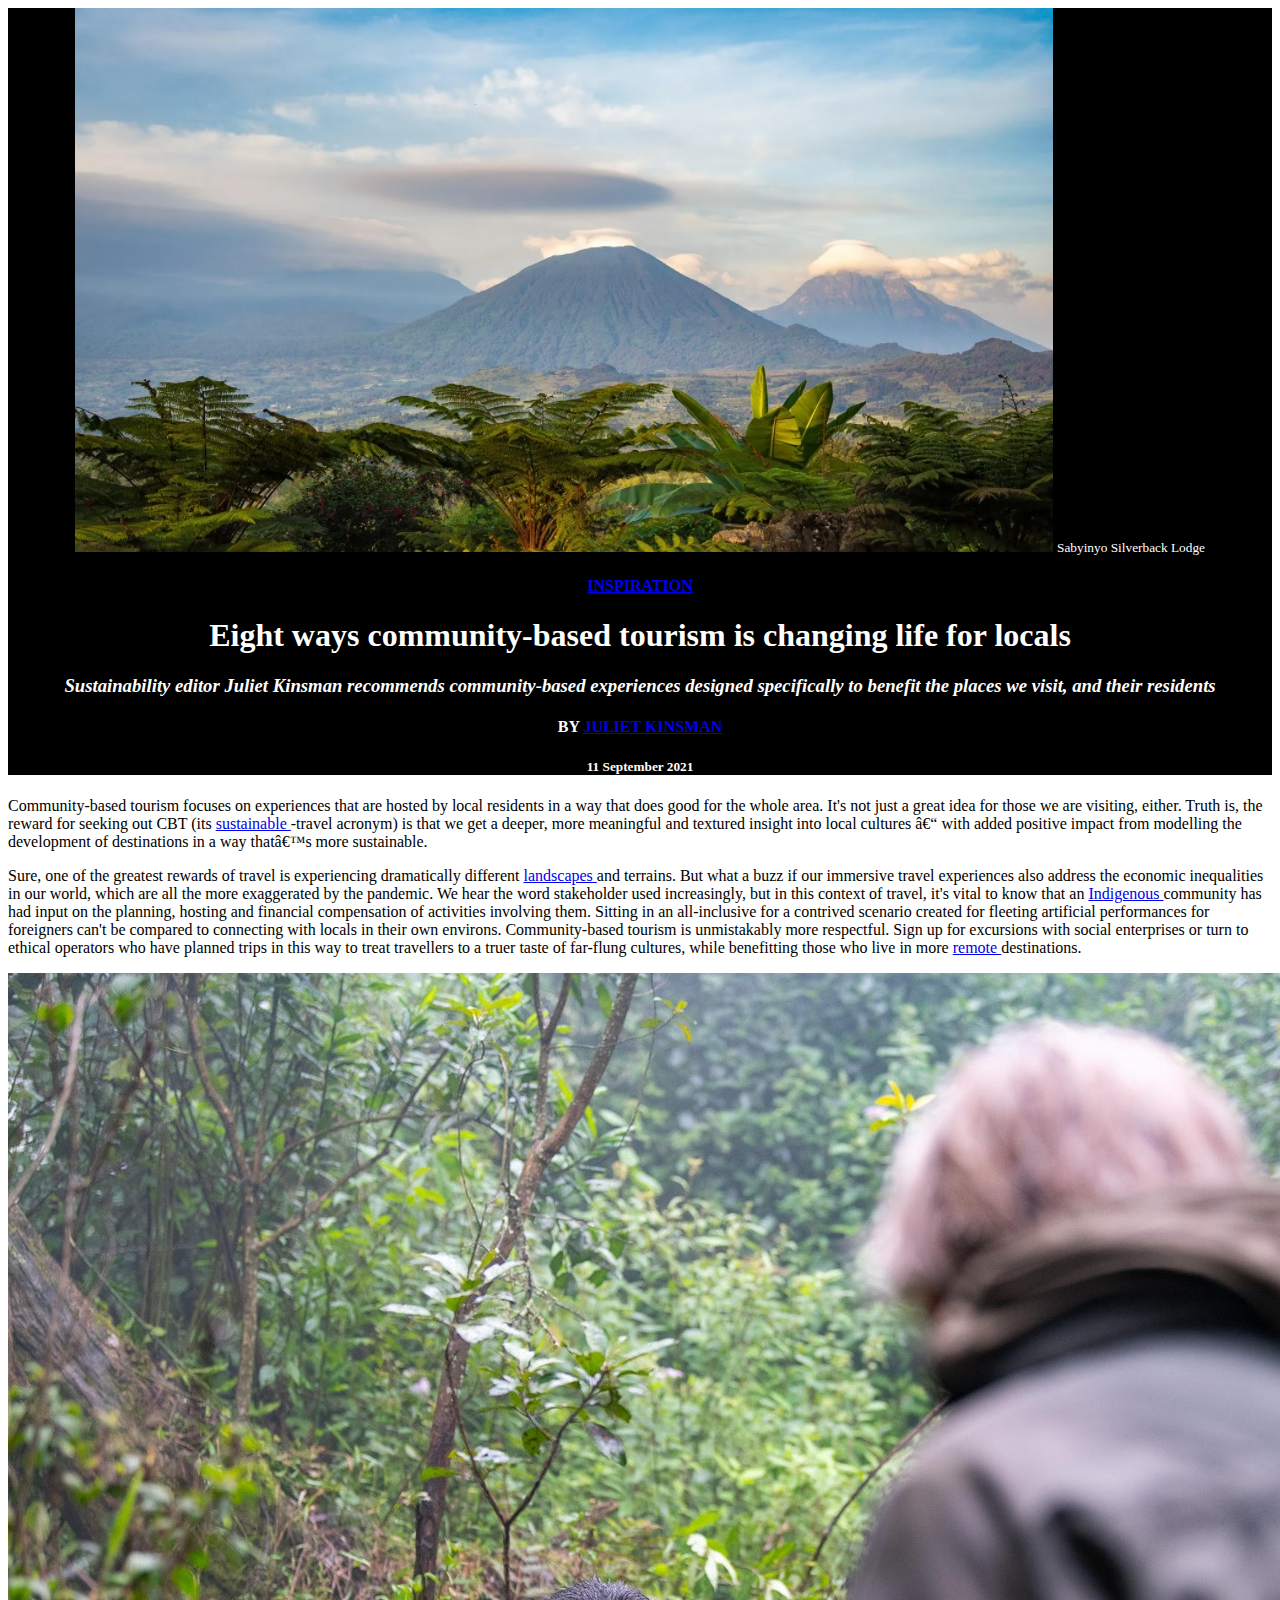
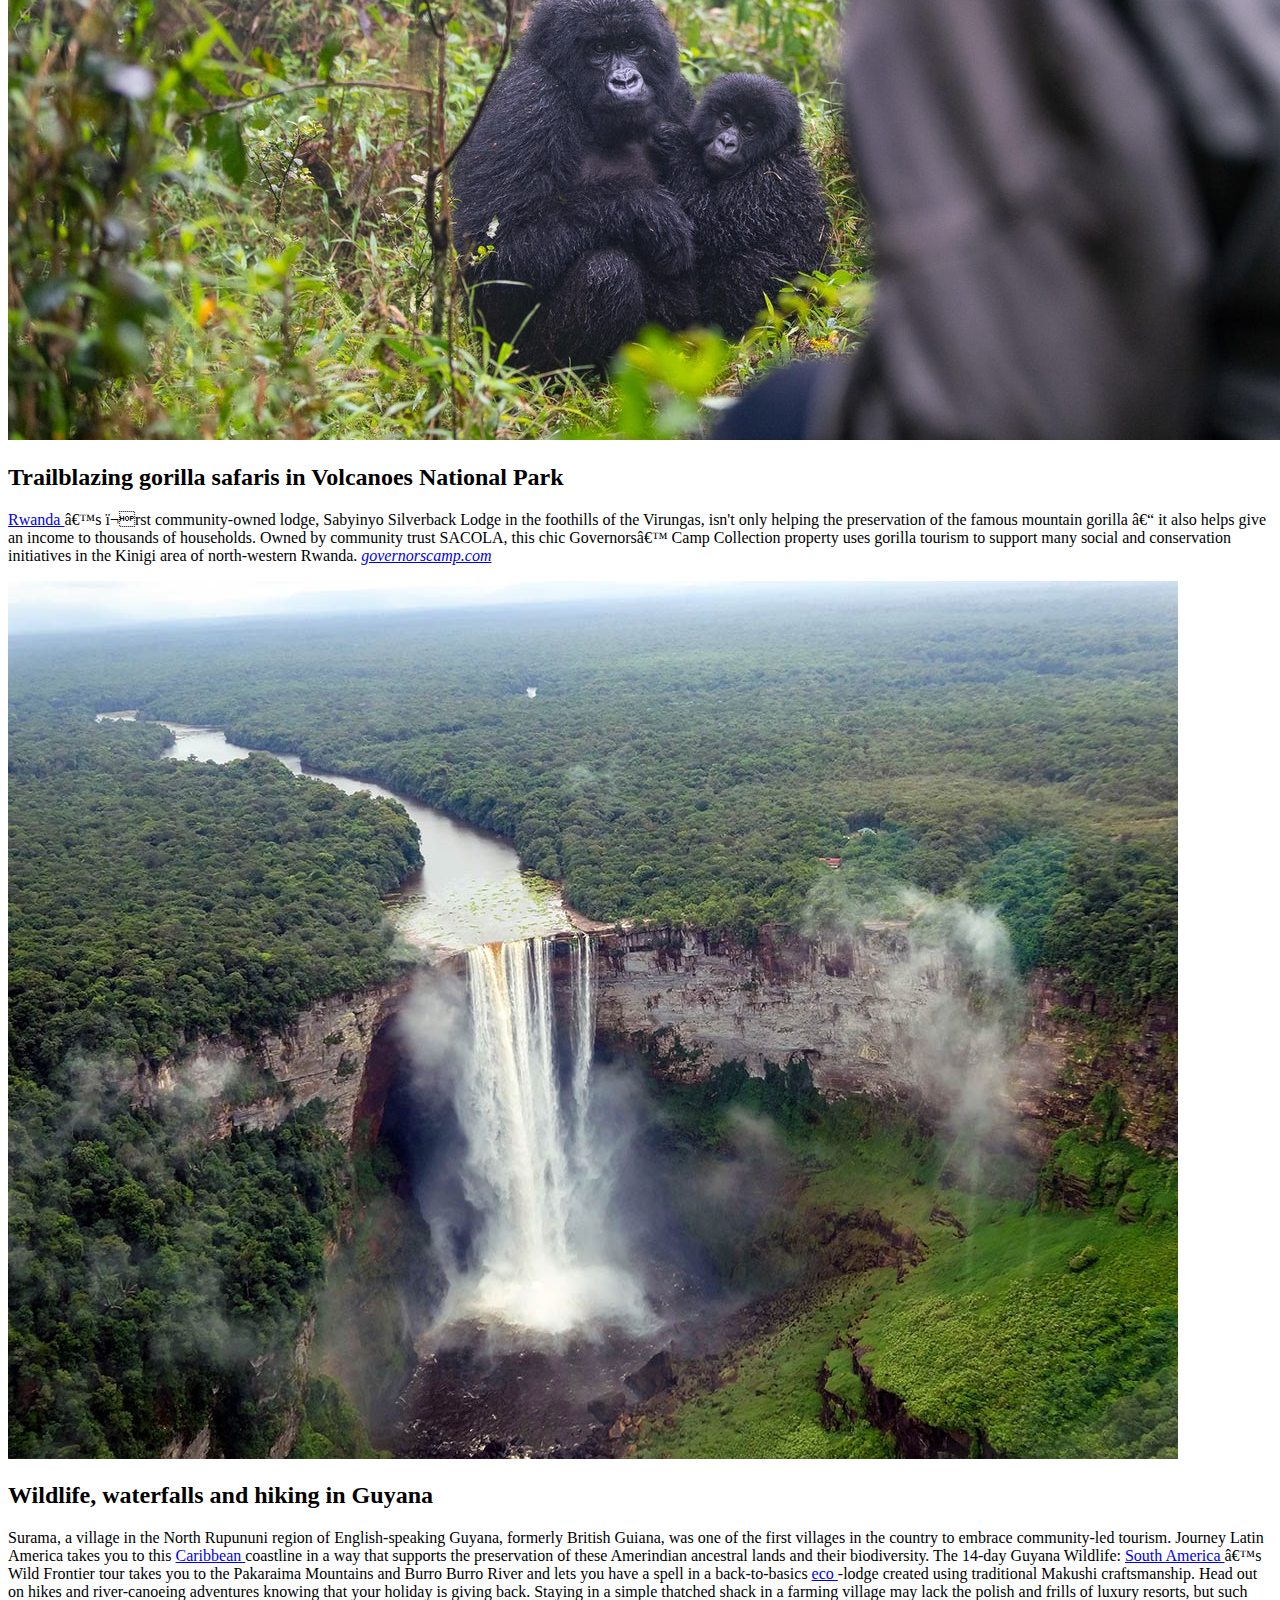
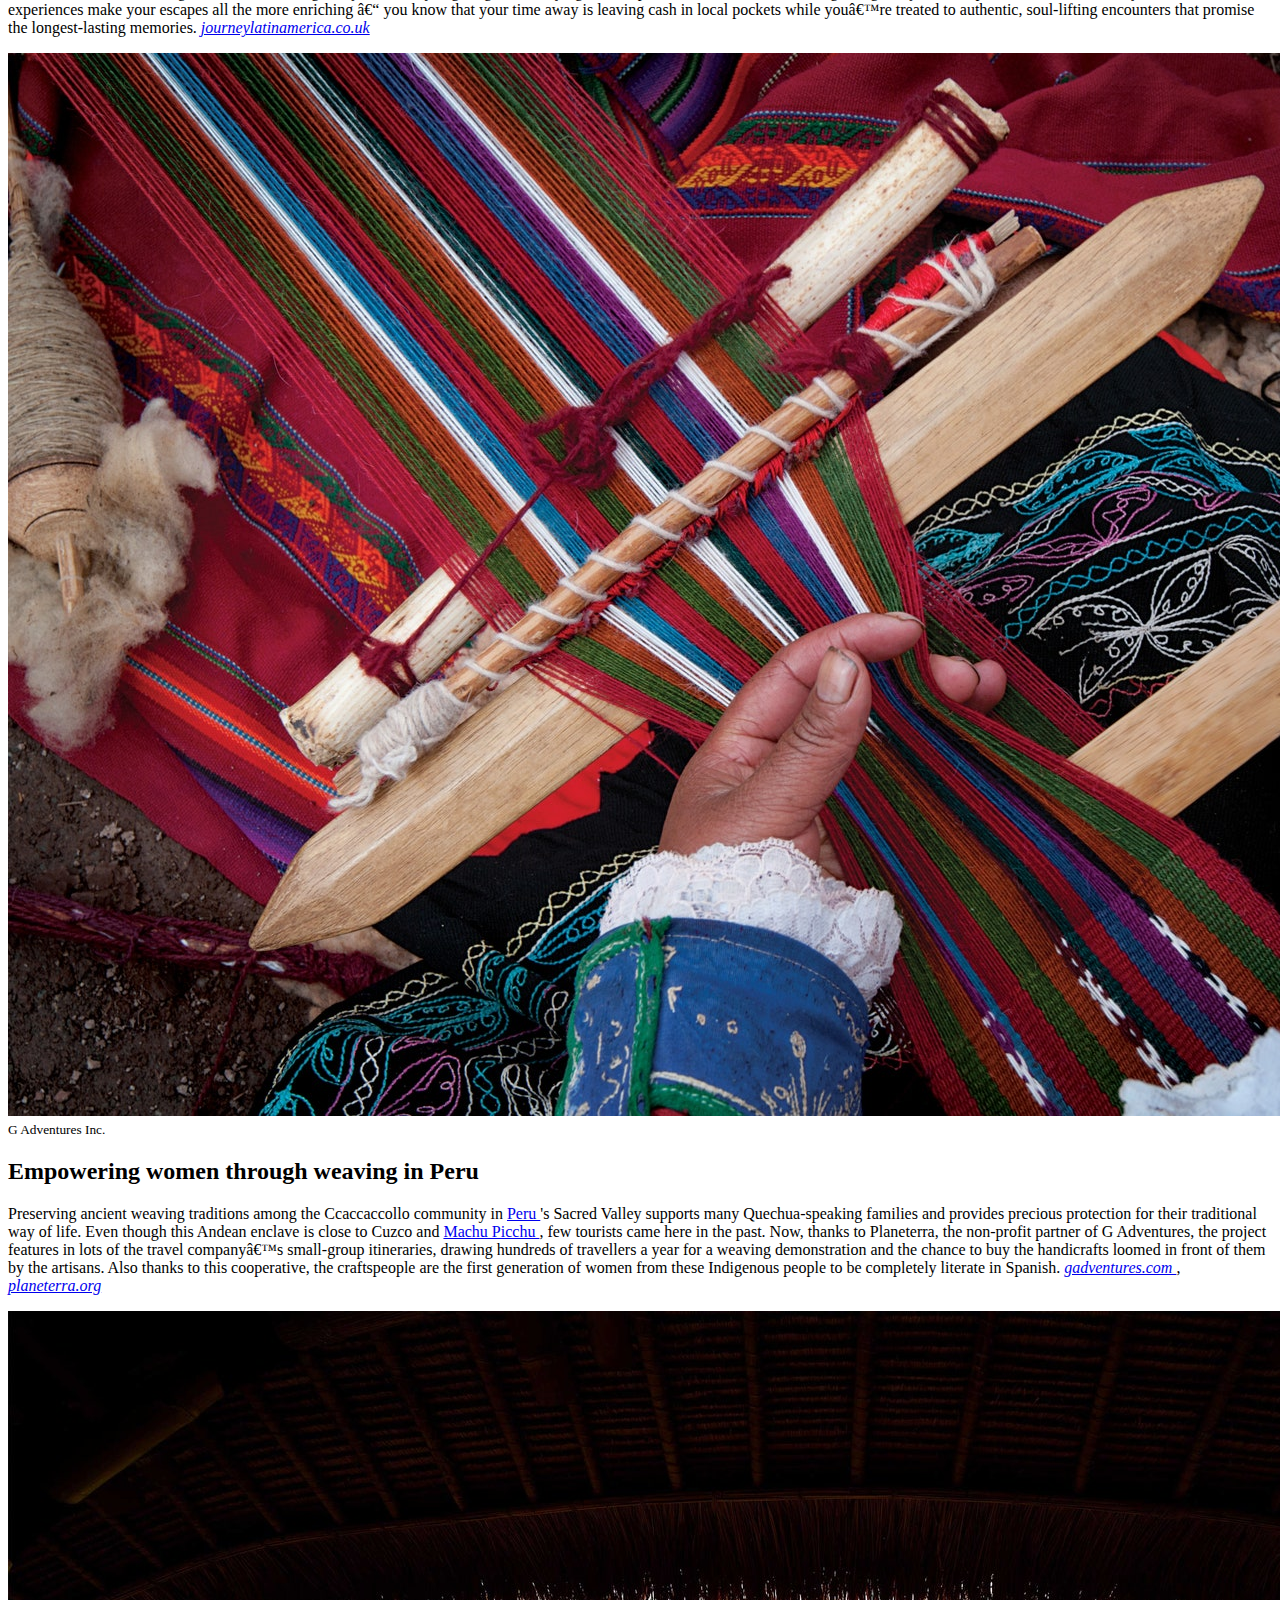
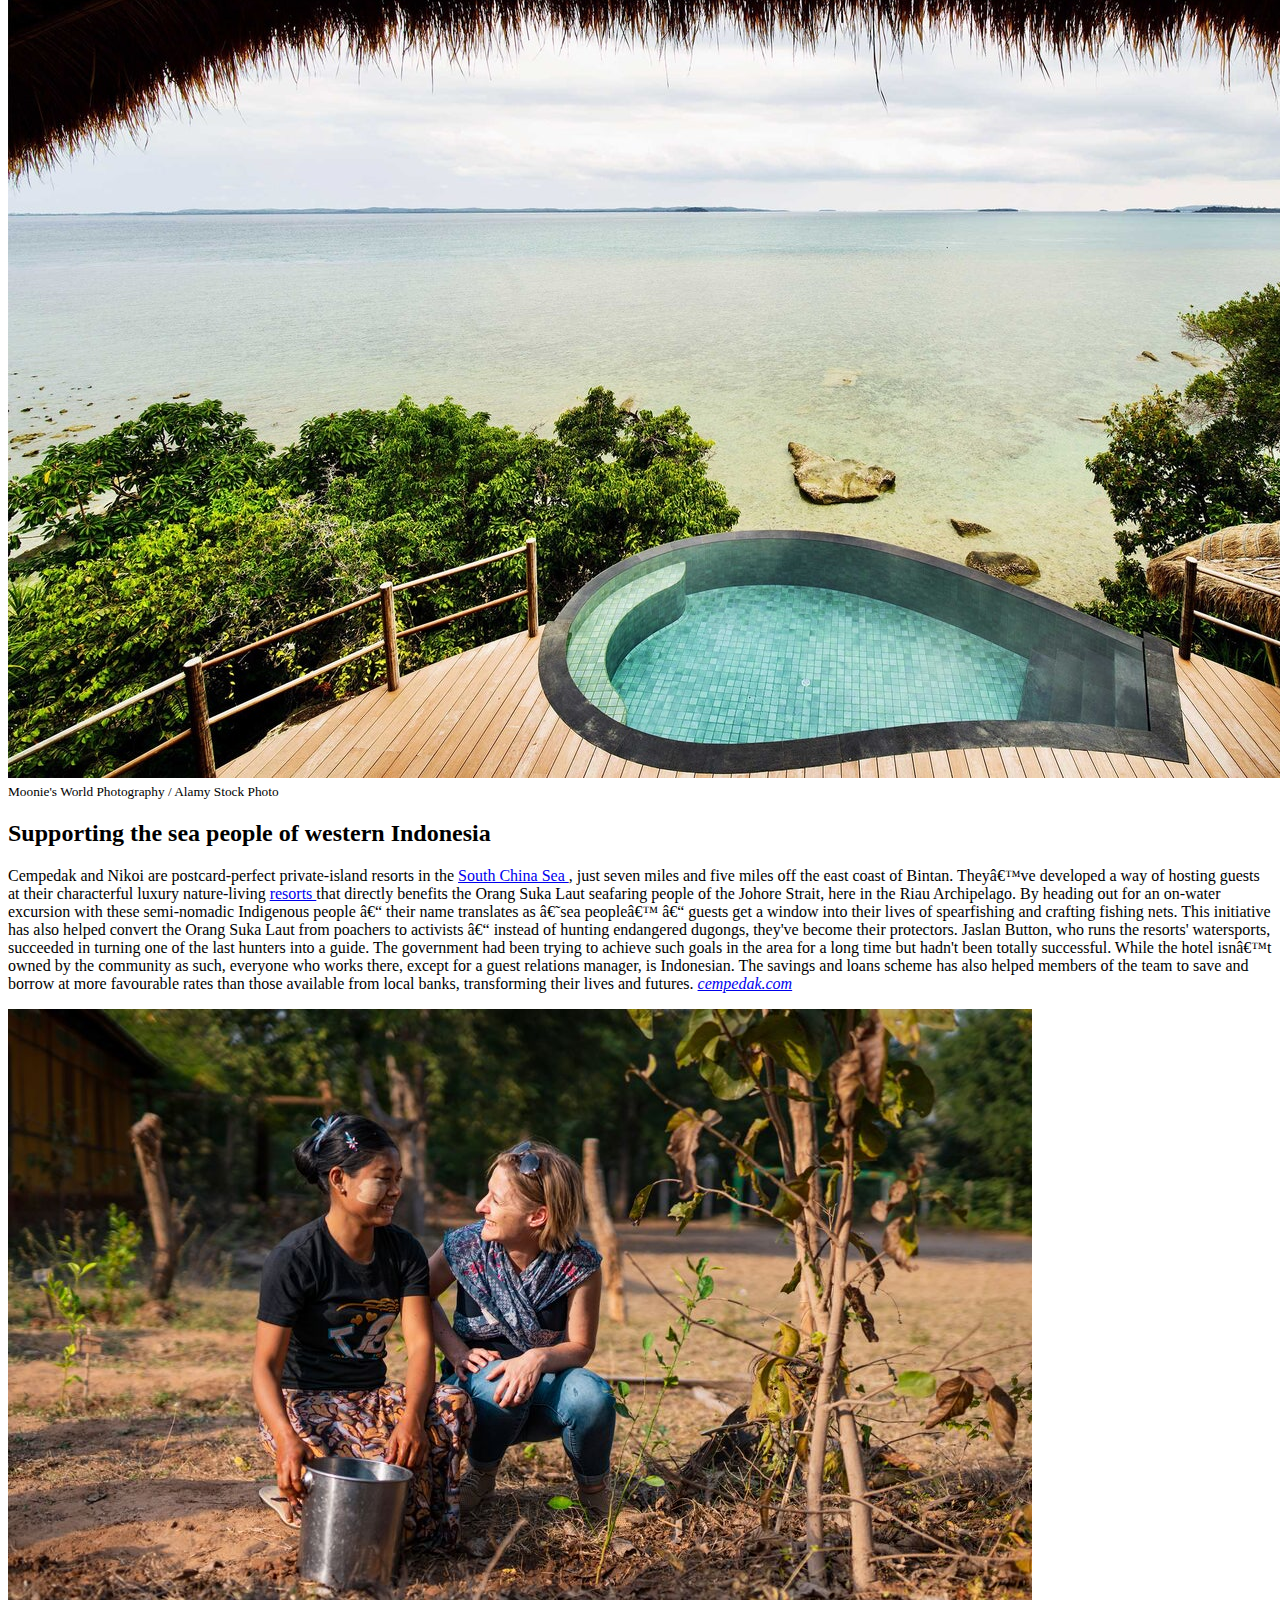
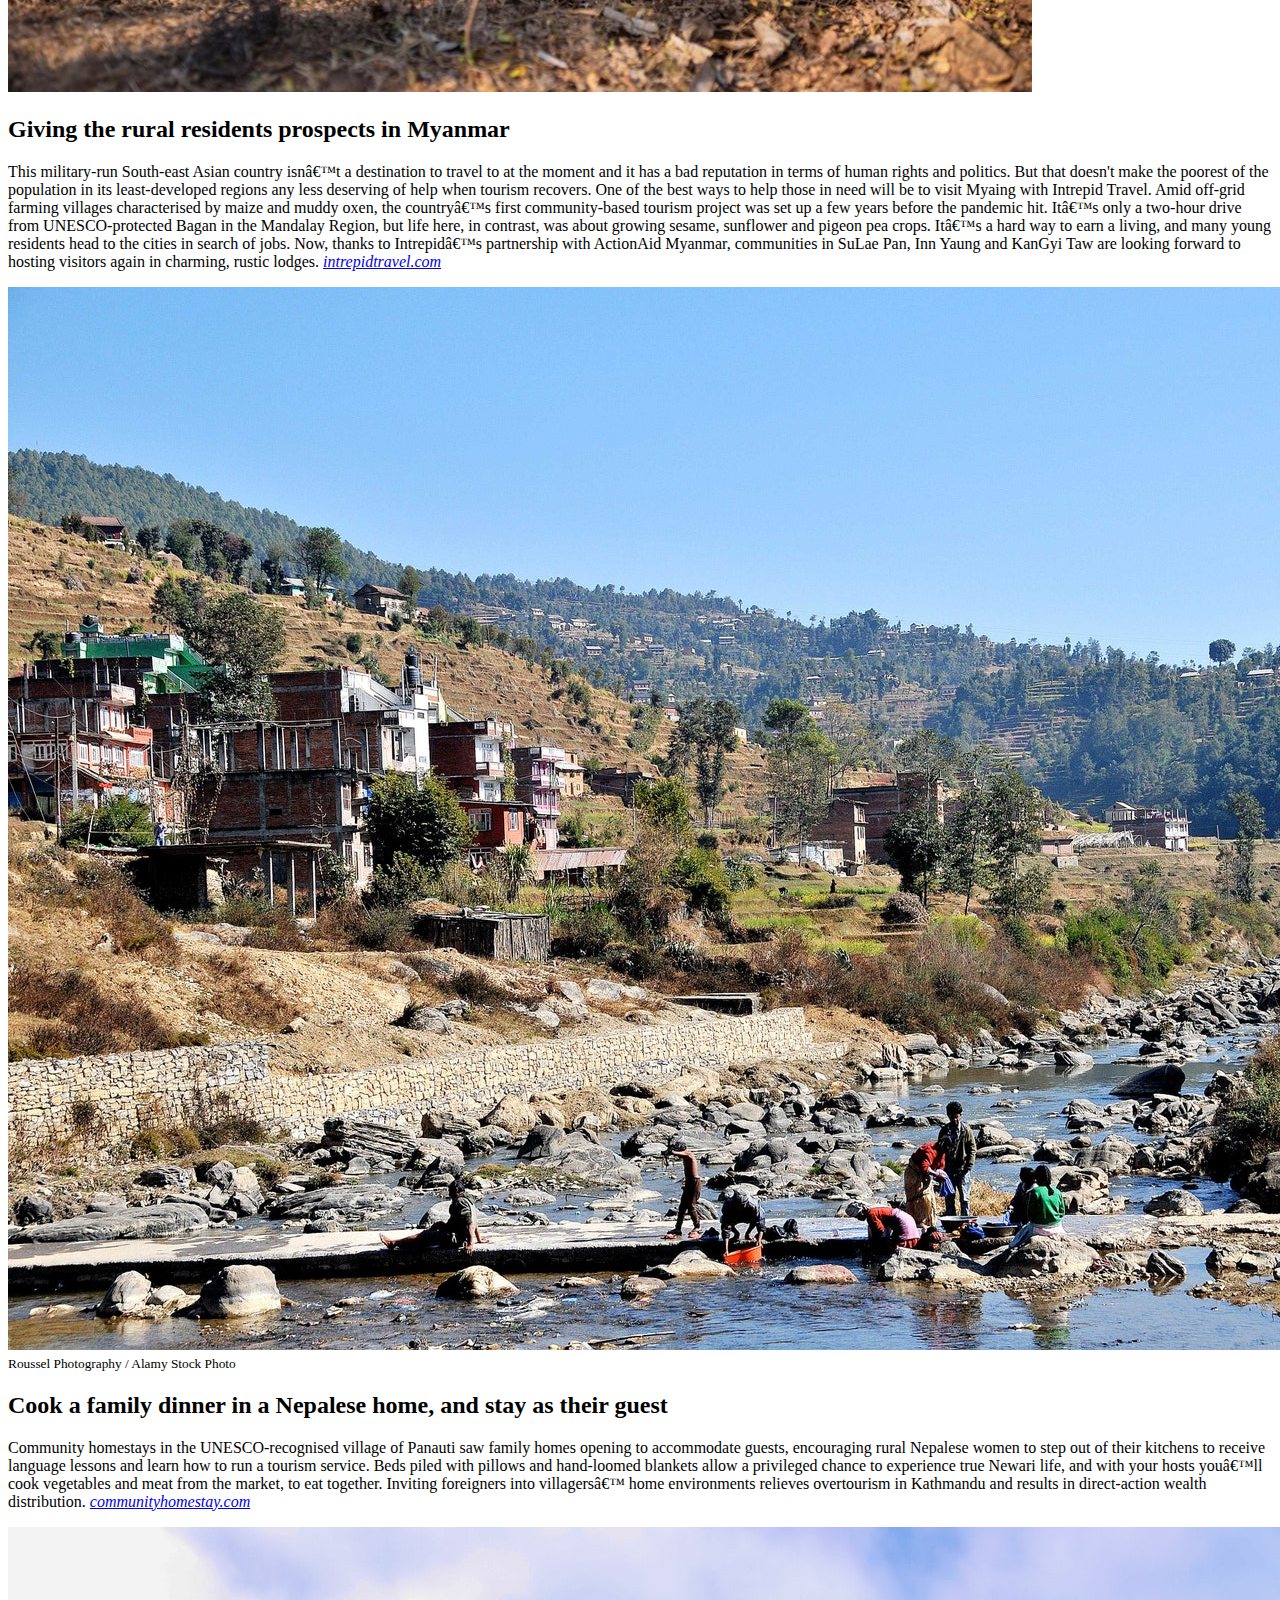
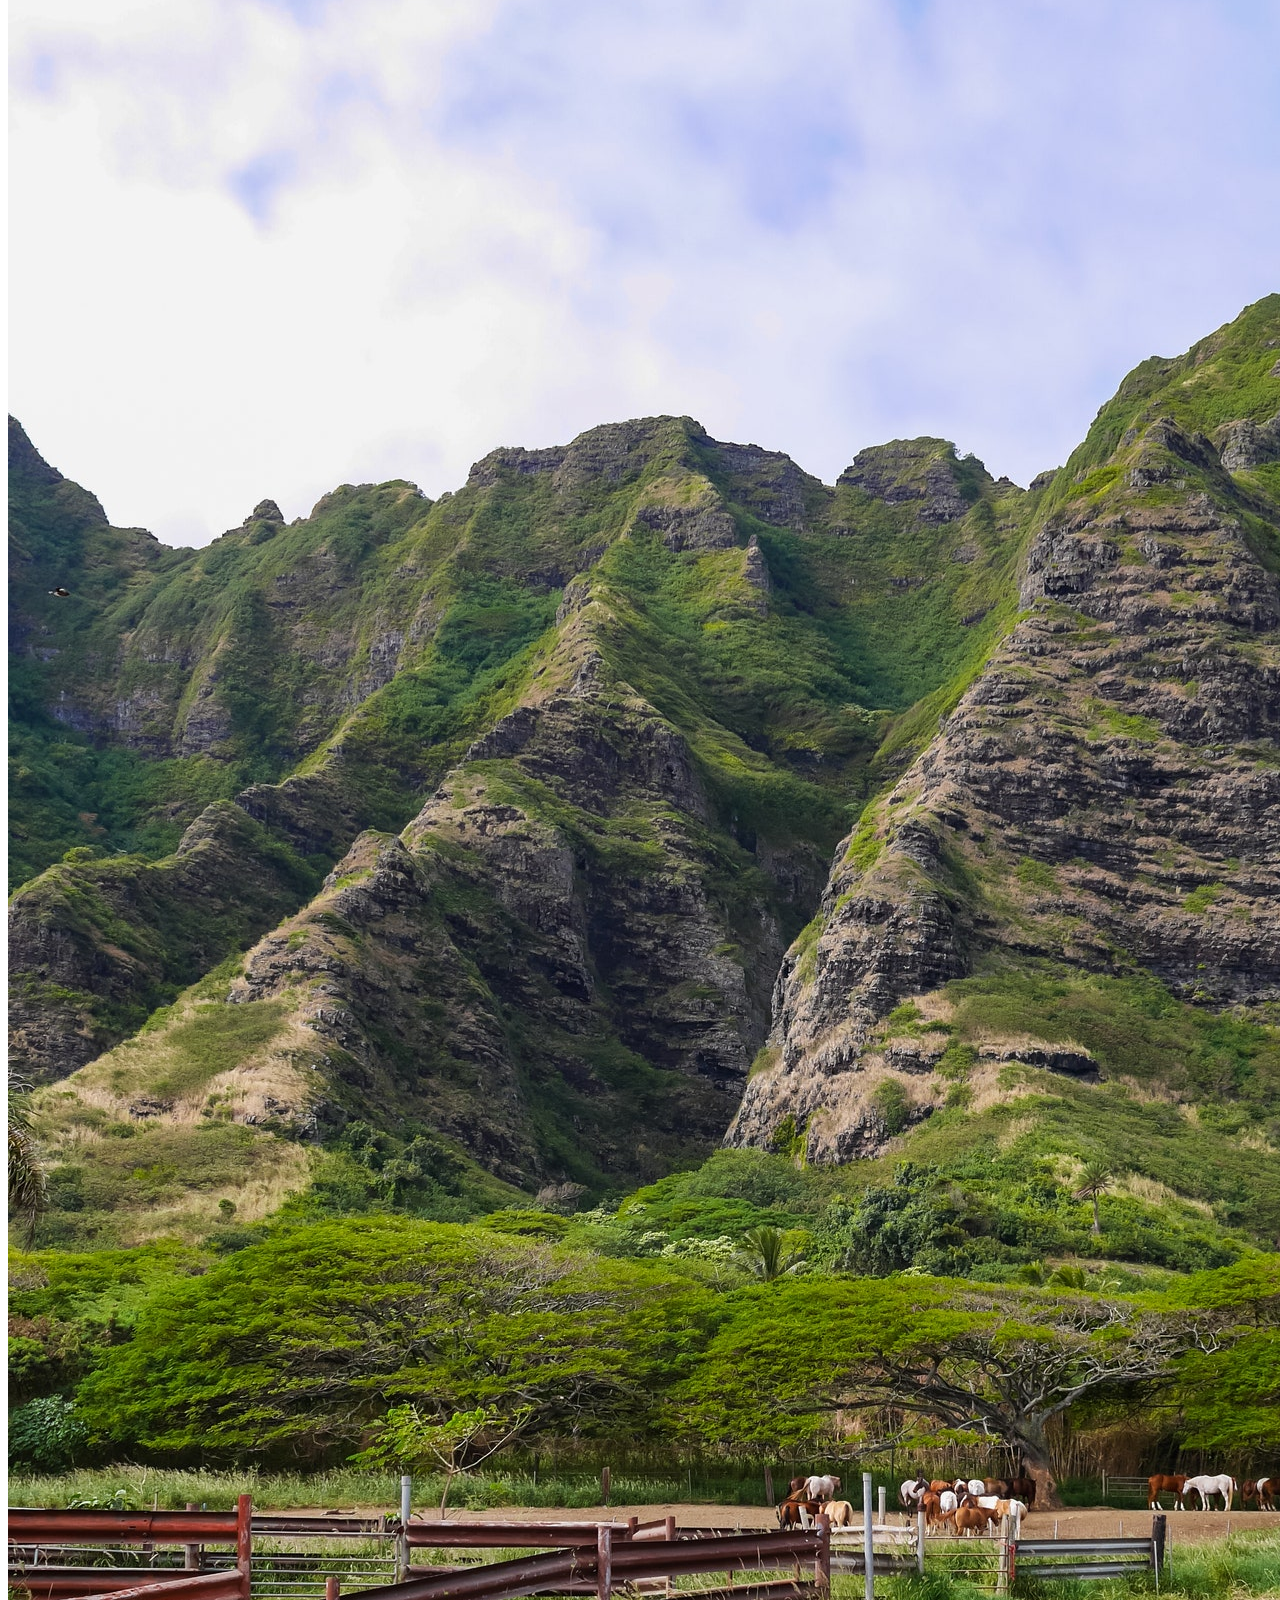
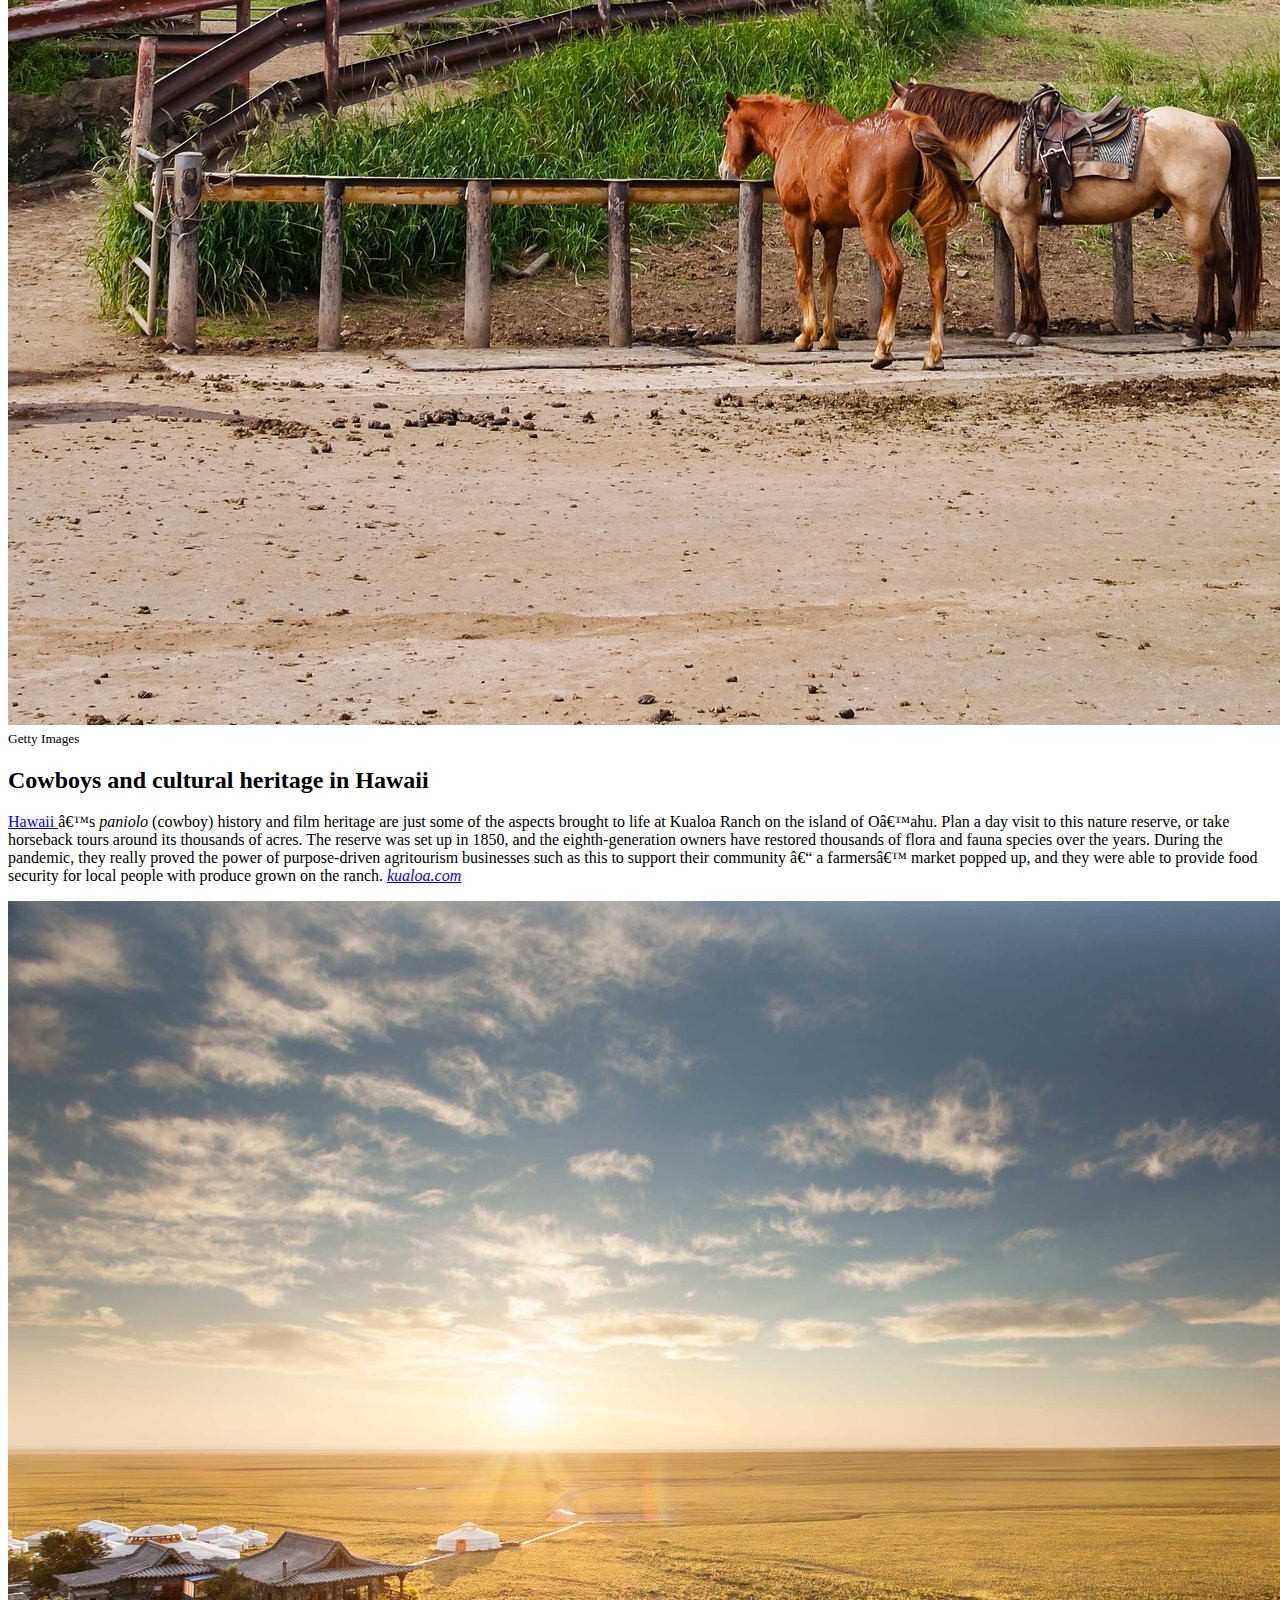
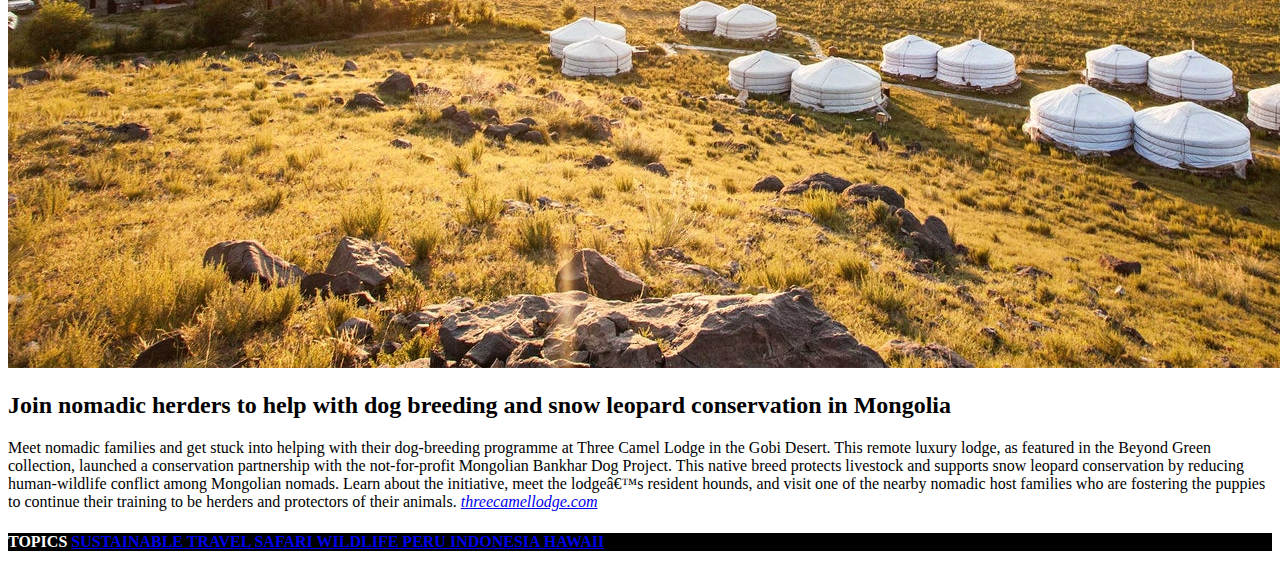
==== index.html @ 3ad8ba56 "Corrección etiquetas apertura y cierre" ====
<!DOCTYPE html>
<html>
    <head>
        <meta charset="UTF=8">
        <meta http-equiv="X-UA-Compatible" content="IE Edge">
        <meta name="viewport" content="width=device-width, initial scale=1.0">
        <title>
            Eight ways community-based tourism is changing life for locals - JAM Travel
        </title>
    </head>
    <body>
        <header style="background-color: black;color: white;text-align: center;">
            <!--Primera Foto Intro-->
            <img src="imagenes/first.jpg" alt="Sabyinyo Silverback Lodge">
            <small>
                Sabyinyo Silverback Lodge
            </small>
            <!--Epígrafe/Sección del diario-->
            <h4>
                <a href="https://www.cntraveller.com/topic/inspiration">
                    INSPIRATION
                </a>
            </h4>
            <!--Título de la noticia-->
            <h1>
                Eight ways community-based tourism is changing life for locals
            </h1>
            <!--Subtítulo de la noticia-->
            <h3>
                <em>Sustainability editor Juliet Kinsman recommends community-based experiences designed specifically 
                to benefit the places we visit, and their residents</em>
            </h3>
            <!--Autora-->
            <h4>
                BY 
                <a href="https://www.cntraveller.com/profile/juliet-kinsman">
                    JULIET KINSMAN
                </a>
            </h4>
            <!--Fecha-->
            <h5>
                11 September 2021
            </h5> 
        </header> 
        <!--Entrada de la noticia-->
        <section>
            <p>
                Community-based tourism focuses on experiences that are hosted by local residents in a way that does 
                good for the whole area. It's not just a great idea for those we are visiting, either. Truth is, the 
                reward for seeking out CBT (its 
                <a href="https://www.cntraveller.com/gallery/sustainable-destinations-2021">
                    sustainable
                </a>-travel acronym) is that we get a deeper, more meaningful and textured insight into local cultures 
                – with added positive impact from modelling the development of destinations in a way that’s more 
                sustainable.
            </p>
            <p>
                Sure, one of the greatest rewards of travel is experiencing dramatically different 
                <a href="https://www.cntraveller.com/gallery/best-landscape-photographs-conde-nast-traveller">
                    landscapes
                </a>
                and terrains. But what a buzz if our immersive travel experiences also address the economic 
                inequalities in our world, which are all the more exaggerated by the pandemic. We hear the word 
                stakeholder used increasingly, but in this context of travel, it's vital to know that an 
                <a href="https://www.cntraveller.com/article/indigenous-art-canada">
                    Indigenous
                </a> 
                community has had input on the planning, hosting and financial compensation of activities involving 
                them. Sitting in an all-inclusive for a contrived scenario created for fleeting artificial performances 
                for foreigners can't be compared to connecting with locals in their own environs. Community-based 
                tourism is unmistakably more respectful. Sign up for excursions with social enterprises or turn to 
                ethical operators who have planned trips in this way to treat travellers to a truer taste of far-flung 
                cultures, while benefitting those who live in more 
                <a href="https://www.cntraveller.com/gallery/most-remote-places-on-earth">
                    remote
                </a> destinations.
            </p>
            <!--Primera sección: Ruanda-->
            <article>
                <img src="imagenes/rwanda.jpg" alt="Gorilla Tracking in Rwanda">
                <h2>
                    Trailblazing gorilla safaris in Volcanoes National Park
                </h2>
                <p>
                    <a href="https://www.cntraveller.com/gallery/rwanda-safari">
                        Rwanda
                    </a>’s ﬁrst community-owned lodge, Sabyinyo Silverback Lodge in the foothills of the Virungas, 
                    isn't only helping the preservation of the famous mountain gorilla – it also helps give an income 
                    to thousands of households. Owned by community trust SACOLA, this chic Governors’ Camp Collection 
                    property uses gorilla tourism to support many social and conservation initiatives in the Kinigi 
                    area of north-western Rwanda. 
                    <em> 
                        <a href="https://www.governorscamp.com/safari-camps/sabyinyo-silverback-lodge/" target="blank">
                            governorscamp.com
                        </a>
                    </em>
                </p>
            </article>
            <!--Segunda sección: Guyana-->
            <article>
                <img src="imagenes/guyana.jpeg" alt="Waterfall in Guyana">
                <h2>
                    Wildlife, waterfalls and hiking in Guyana
                </h2>
                <p>
                    Surama, a village in the North Rupununi region of English-speaking Guyana, formerly British Guiana, 
                    was one of the first villages in the country to embrace community-led tourism. Journey Latin 
                    America takes you to this 
                    <a href="https://www.cntraveller.com/gallery/best-hotels-resorts-caribbean-central-america">
                        Caribbean
                    </a> 
                    coastline in a way that supports the preservation of these Amerindian ancestral lands and their 
                    biodiversity. The 14-day Guyana Wildlife: 
                    <a href="https://www.cntraveller.com/gallery/best-new-hotels-central-south-america">
                        South America
                    </a>’s  
                    Wild Frontier tour takes you to the Pakaraima Mountains and Burro Burro River and lets you have a 
                    spell in a back-to-basics 
                    <a href="https://www.cntraveller.com/gallery/best-eco-friendly-hotels">
                        eco
                    </a>-lodge created using 
                    traditional Makushi craftsmanship. Head out on hikes and river-canoeing adventures knowing that 
                    your holiday is giving back. Staying in a simple thatched shack in a farming village may lack the 
                    polish and frills of luxury resorts, but such experiences make your escapes all the more enriching 
                    – you know that your time away is leaving cash in local pockets while you’re treated to authentic, 
                    soul-lifting encounters that promise the longest-lasting memories.
                    <em>
                        <a href="https://www.journeylatinamerica.co.uk/destinations/guyana/holidays/guyana-wildlife-south-americas-wild-frontier/" target="blank">
                            journeylatinamerica.co.uk
                        </a>
                    </em>
                </p>
            </article>
            <!--Tercera sección: Perú-->
            <article>
                <img src="imagenes/peru.jpeg" alt="Traditional weaving in Peru">
                <small>
                    G Adventures Inc.
                </small>
                <h2>
                    Empowering women through weaving in Peru
                </h2>
                <p>
                    Preserving ancient weaving traditions among the Ccaccaccollo community in 
                    <a href="https://www.cntraveller.com/article/peru-denise-pozzi-escot-locals-guide">
                        Peru
                    </a>'s 
                    Sacred Valley supports many Quechua-speaking families and provides precious protection for their 
                    traditional way of life. Even though this Andean enclave is close to Cuzco and 
                    <a href="https://www.cntraveller.com/gallery/machu-picchu-peru-tours-andes">
                        Machu Picchu
                    </a>,
                    few tourists came here in the past. Now, thanks to Planeterra, the non-profit partner of G 
                    Adventures, the project features in lots of the travel company’s small-group itineraries, drawing 
                    hundreds of travellers a year for a weaving demonstration and the chance to buy the handicrafts 
                    loomed in front of them by the artisans. Also thanks to this cooperative, the craftspeople are the 
                    first generation of women from these Indigenous people to be completely literate in Spanish. 
                    <em>
                        <a href="https://www.gadventures.com/?aff=26854&utm_source=Affiliate_Window&utm_medium=Affiliate&utm_campaign=AWIN&source=aw&awc=2204_1632009770_fb8f3edd31b135b63d7428714d0e7e3a" target="blank">
                            gadventures.com
                        </a>
                    </em>,
                    <em>
                        <a href="https://planeterra.org/ccaccaccollo-womens-weaving-co-op/" target="blank">
                            planeterra.org
                        </a>
                    </em>
                </p>
            </article>
            <!--Cuarta sección: Indonesia-->
            <article>
                <img src="imagenes/indonesia.jpg" alt="Cempedak Island Retreat in Indonesia">
                <small>
                    Moonie's World Photography / Alamy Stock Photo
                </small>
                <h2>
                    Supporting the sea people of western Indonesia
                </h2>
                <p>
                    Cempedak and Nikoi are postcard-perfect private-island resorts in the
                    <a href="https://www.cntraveller.com/gallery/south-china-sea-islands">
                        South China Sea
                    </a>,
                    just seven miles and five miles off the east coast of Bintan. They’ve developed a way of hosting 
                    guests at their characterful luxury nature-living 
                    <a href="https://www.cntraveller.com/gallery/best-hotels-in-europe-2020">
                        resorts
                    </a> 
                    that directly benefits the Orang Suka Laut seafaring people of the Johore Strait, here in the Riau 
                    Archipelago. By heading out for an on-water excursion with these semi-nomadic Indigenous people – 
                    their name translates as ‘sea people’ – guests get a window into their lives of spearfishing and 
                    crafting fishing nets. This initiative has also helped convert the Orang Suka Laut from poachers to 
                    activists – instead of hunting endangered dugongs, they've become their protectors. Jaslan Button, 
                    who runs the resorts' watersports, succeeded in turning one of the last hunters into a guide. The 
                    government had been trying to achieve such goals in the area for a long time but hadn't been 
                    totally successful. While the hotel isn’t owned by the community as such, everyone who works there, 
                    except for a guest relations manager, is Indonesian. The savings and loans scheme has also helped 
                    members of the team to save and borrow at more favourable rates than those available from local 
                    banks, transforming their lives and futures. 
                    <em>
                        <a href="https://cempedak.com/" target="blank">
                            cempedak.com
                        </a>
                    </em> 
                </p>
            </article>
            <!--Quinta sección: Myanmar--> 
            <article>
                <img src="imagenes/myanmar.jpg" alt="Working with rural communities in Myanmmar">  
                <h2>
                    Giving the rural residents prospects in Myanmar
                </h2>
                <p>
                    This military-run South-east Asian country isn’t a destination to travel to at the moment and it has
                    a bad reputation in terms of human rights and politics. But that doesn't make the poorest of the 
                    population in its least-developed regions any less deserving of help when tourism recovers. One of 
                    the best ways to help those in need will be to visit Myaing with Intrepid Travel. Amid off-grid 
                    farming villages characterised by maize and muddy oxen, the country’s first community-based tourism 
                    project was set up a few years before the pandemic hit. It’s only a two-hour drive from 
                    UNESCO-protected Bagan in the Mandalay Region, but life here, in contrast, was about growing 
                    sesame, sunflower and pigeon pea crops. It’s a hard way to earn a living, and many young residents 
                    head to the cities in search of jobs. Now, thanks to Intrepid’s partnership with ActionAid Myanmar,
                    communities in SuLae Pan, Inn Yaung and KanGyi Taw are looking forward to hosting visitors again in 
                    charming, rustic lodges. 
                    <em>
                        <a href="https://www.intrepidtravel.com/en" target="blank">
                            intrepidtravel.com
                        </a>
                    </em>
                </p>
            </article>
            <!--Sexta Sección: Nepal-->
            <article>
                <img src="imagenes/nepal.jpg" alt="Panauti in Nepal">
                <small>
                    Roussel Photography / Alamy Stock Photo
                </small>
                <h2>
                    Cook a family dinner in a Nepalese home, and stay as their guest
                </h2>
                <p>
                    Community homestays in the UNESCO-recognised village of Panauti saw family homes opening to 
                    accommodate guests, encouraging rural Nepalese women to step out of their kitchens to receive 
                    language lessons and learn how to run a tourism service. Beds piled with pillows and hand-loomed 
                    blankets allow a privileged chance to experience true Newari life, and with your hosts you’ll cook 
                    vegetables and meat from the market, to eat together. Inviting foreigners into villagers’ home 
                    environments relieves overtourism in Kathmandu and results in direct-action wealth distribution.
                    <em>
                        <a href="https://www.communityhomestay.com/homestays/panauti" target="blank">
                            communityhomestay.com
                        </a>
                    </em>
                </p>
            </article>
            <!--Septima sección: Hawaii-->
            <article>
                <img src="imagenes/hawaii.jpeg" alt="Kualoa Ranch in Oahu">
                <small>
                    Getty Images
                </small>
                <h2>
                    Cowboys and cultural heritage in Hawaii
                </h2>
                <p>
                    <a href="https://www.cntraveller.com/gallery/hawaii-insider-tips">
                        Hawaii
                    </a>’s 
                    <em>
                        paniolo
                    </em>
                    (cowboy) history and film heritage are just some of the aspects brought to life at Kualoa Ranch on 
                    the island of O’ahu. Plan a day visit to this nature reserve, or take horseback tours around its 
                    thousands of acres. The reserve was set up in 1850, and the eighth-generation owners have restored 
                    thousands of flora and fauna species over the years. During the pandemic, they really proved the 
                    power of purpose-driven agritourism businesses such as this to support their community – a farmers’ 
                    market popped up, and they were able to provide food security for local people with produce grown 
                    on the ranch.
                    <em>
                        <a href="https://www.kualoa.com/" target="blank">
                            kualoa.com
                        </a>
                    </em>
                </p>
            </article>
            <!--Octava sección: Mongolia-->
            <article>
                <img src="imagenes/mongolia.jpg" alt="Three Camel Lodge in Gobi Desert, Mongolia">
                <h2>
                    Join nomadic herders to help with dog breeding and snow leopard conservation in Mongolia
                </h2>
                <p>
                    Meet nomadic families and get stuck into helping with their dog-breeding programme at Three Camel 
                    Lodge in the Gobi Desert. This remote luxury lodge, as featured in the Beyond Green collection, 
                    launched a conservation partnership with the not-for-profit Mongolian Bankhar Dog Project. This 
                    native breed protects livestock and supports snow leopard conservation by reducing human-wildlife 
                    conflict among Mongolian nomads. Learn about the initiative, meet the lodge’s resident hounds, and 
                    visit one of the nearby nomadic host families who are fostering the puppies to continue their 
                    training to be herders and protectors of their animals. 
                    <em>
                        <a href="https://www.threecamellodge.com/mongolian-bankhar-dog-project/" target="blank">
                            threecamellodge.com
                        </a>
                    </em>
                </p>
            </article>
        </section>
        <!--Tópicos finales-->
        <footer style="background-color: black;color: white;">
            <h4>
                TOPICS      
                <a href="https://www.cntraveller.com/topic/sustainable-travel">
                    SUSTAINABLE TRAVEL
                </a>    
                <a href="https://www.cntraveller.com/topic/safari"> 
                    SAFARI
                </a>    
                <a href="https://www.cntraveller.com/topic/wildlife">
                    WILDLIFE
                </a>    
                <a href="https://www.cntraveller.com/topic/peru">
                    PERU
                </a>    
                <a href="https://www.cntraveller.com/topic/indonesia">
                    INDONESIA
                </a>    
                <a href="https://www.cntraveller.com/topic/hawaii">
                    HAWAII
                </a>
            </h4>
        </footer> 
    </body>
</html>
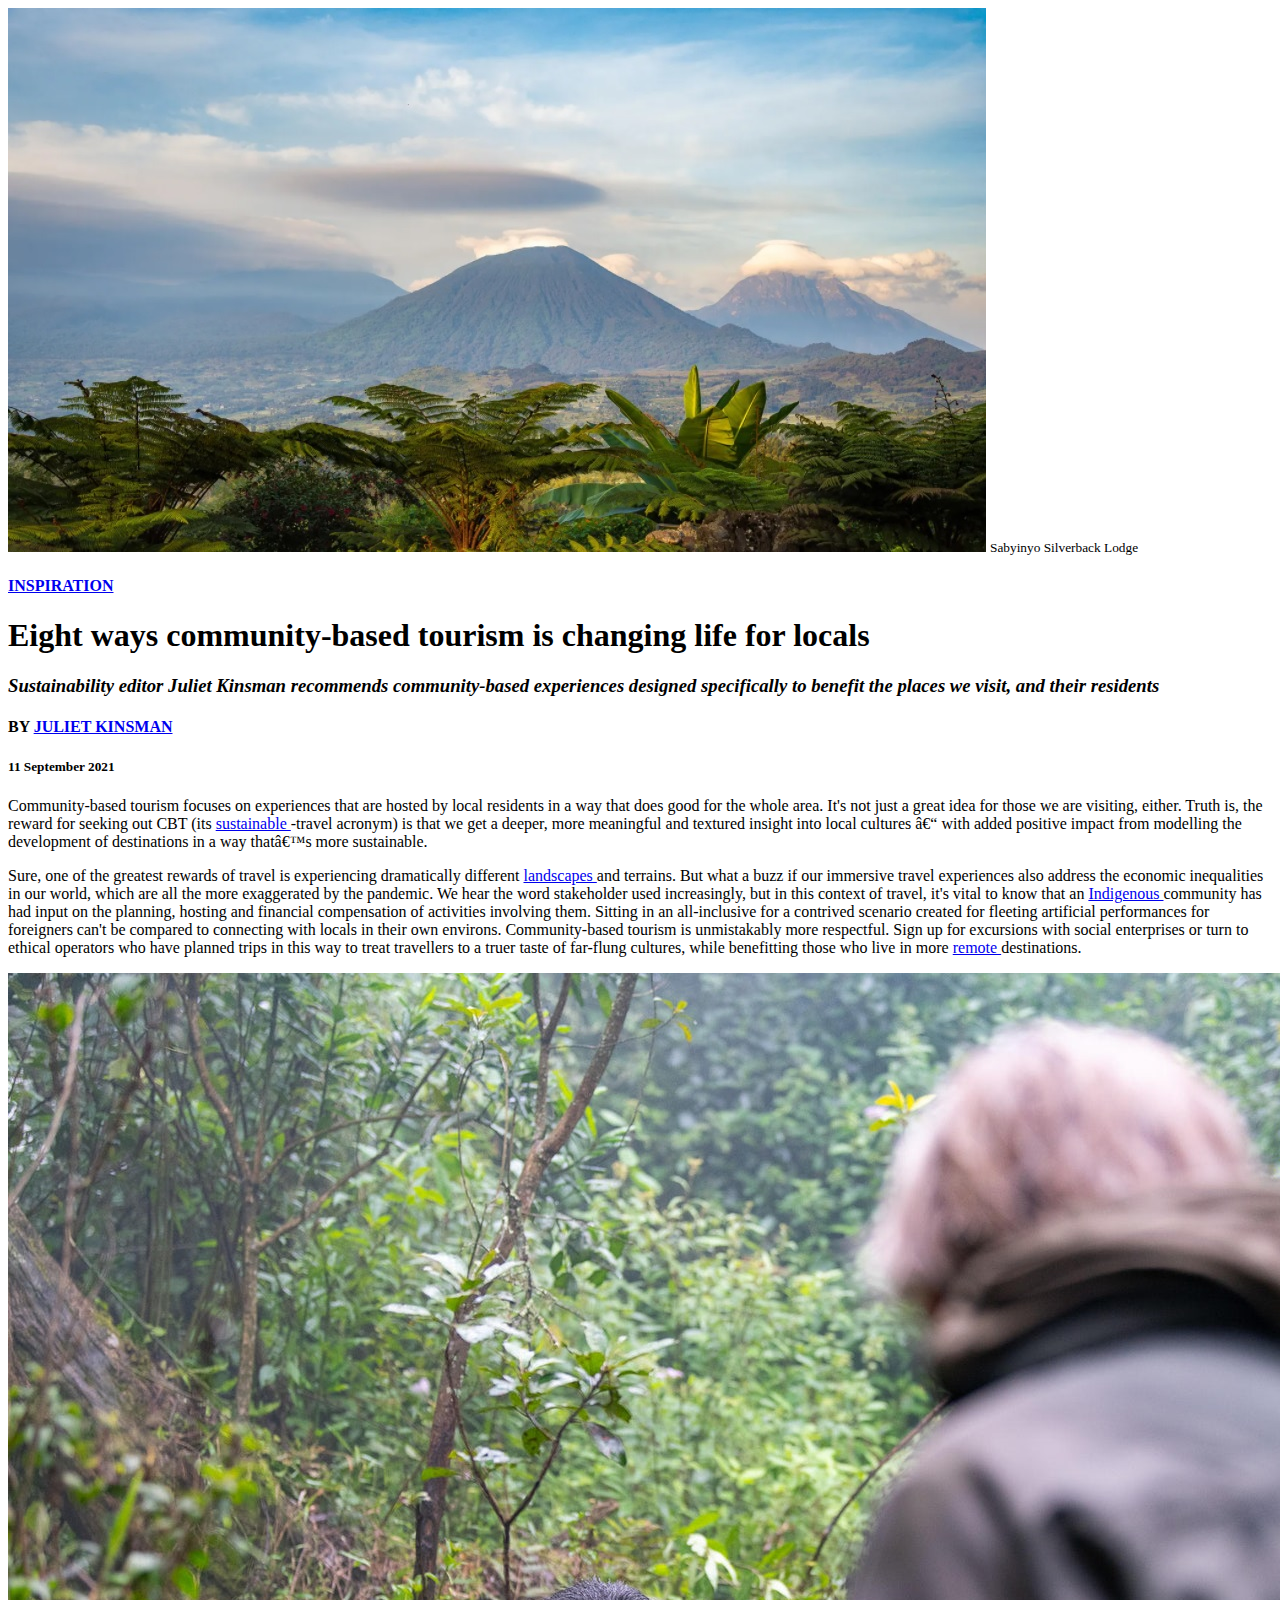
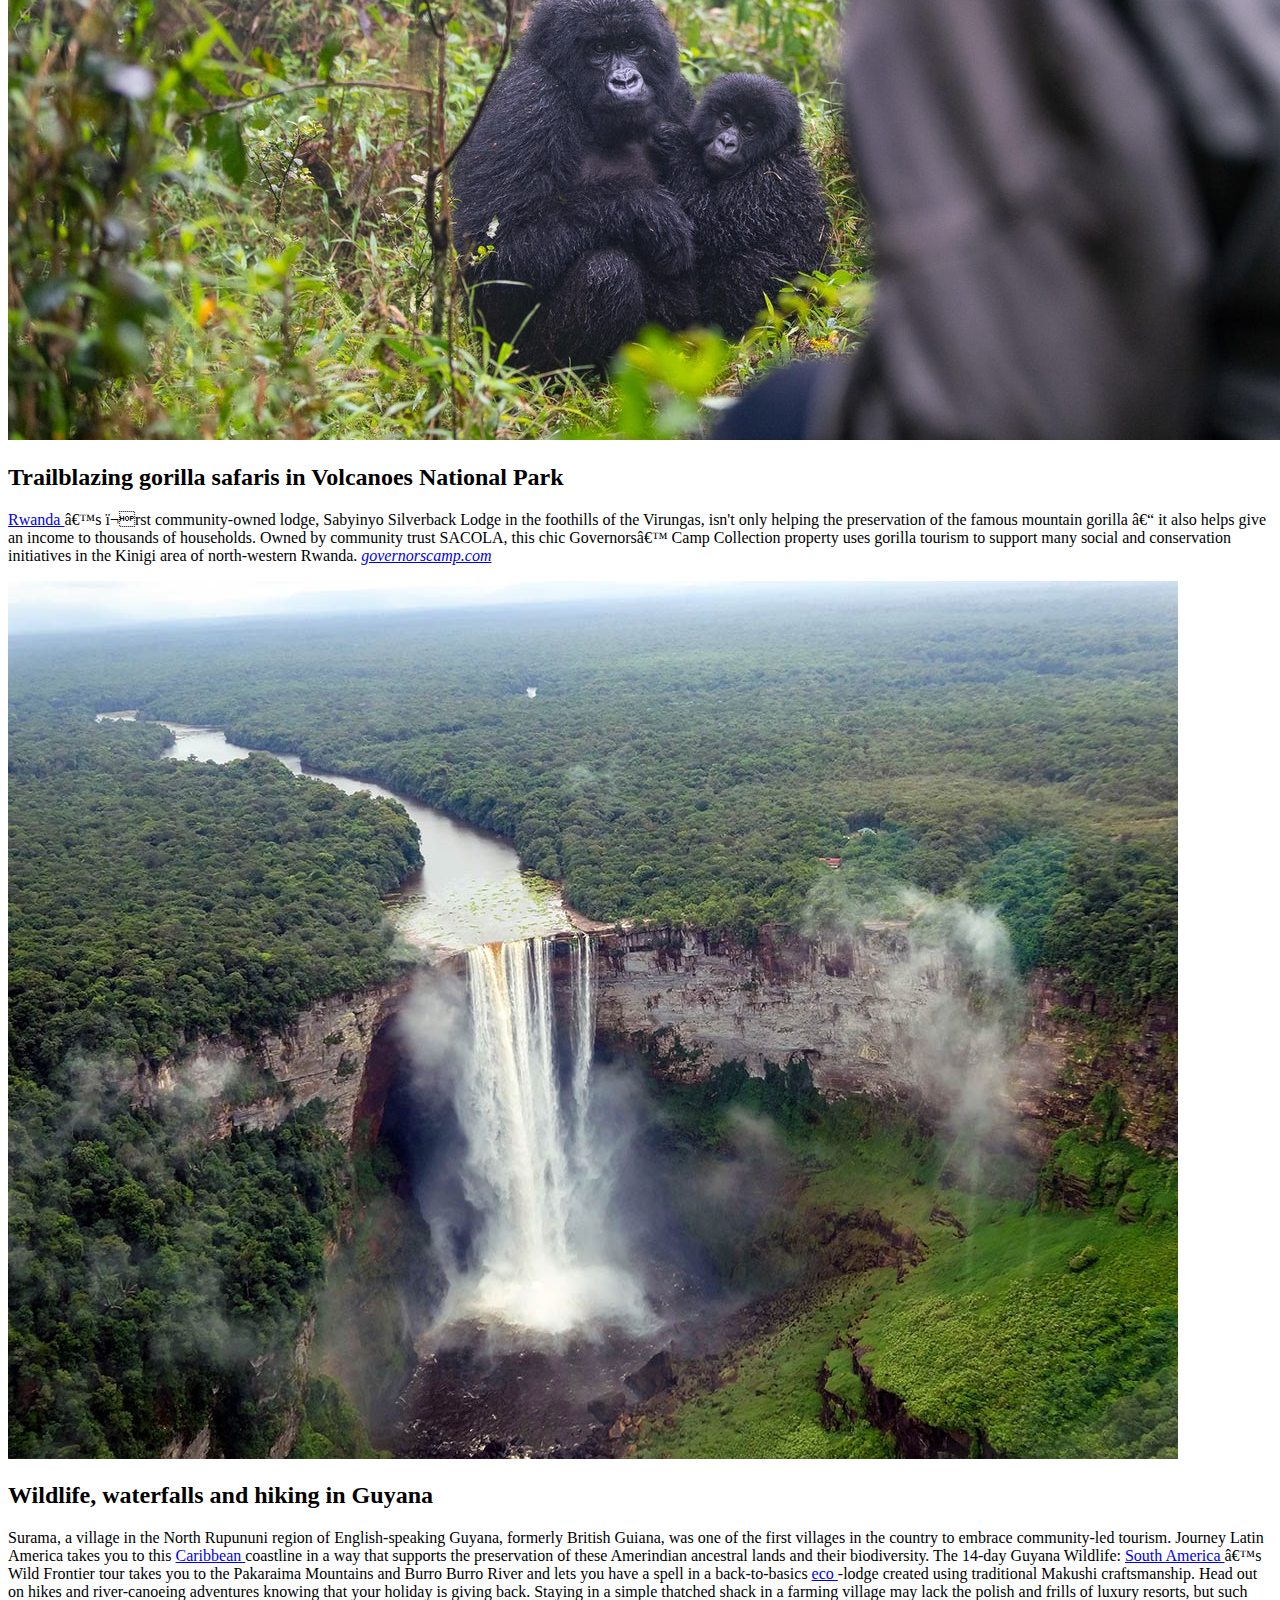
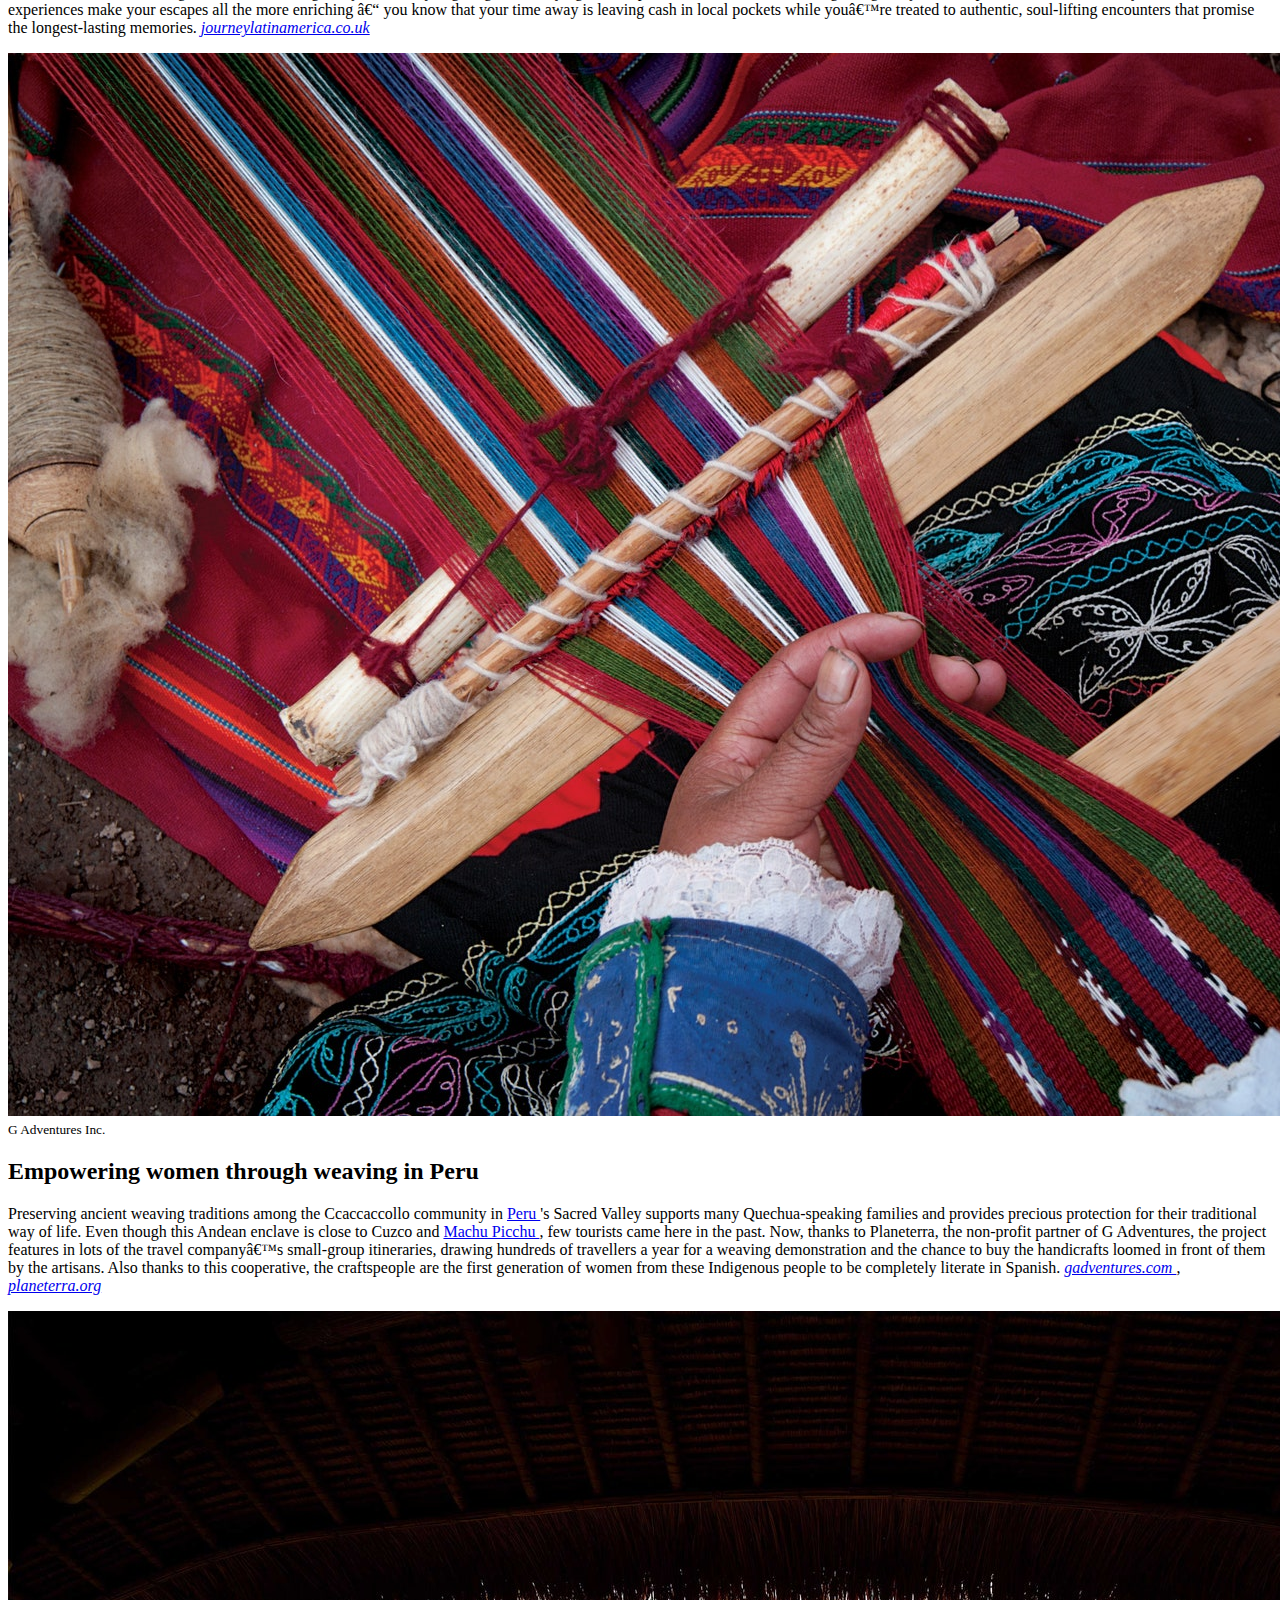
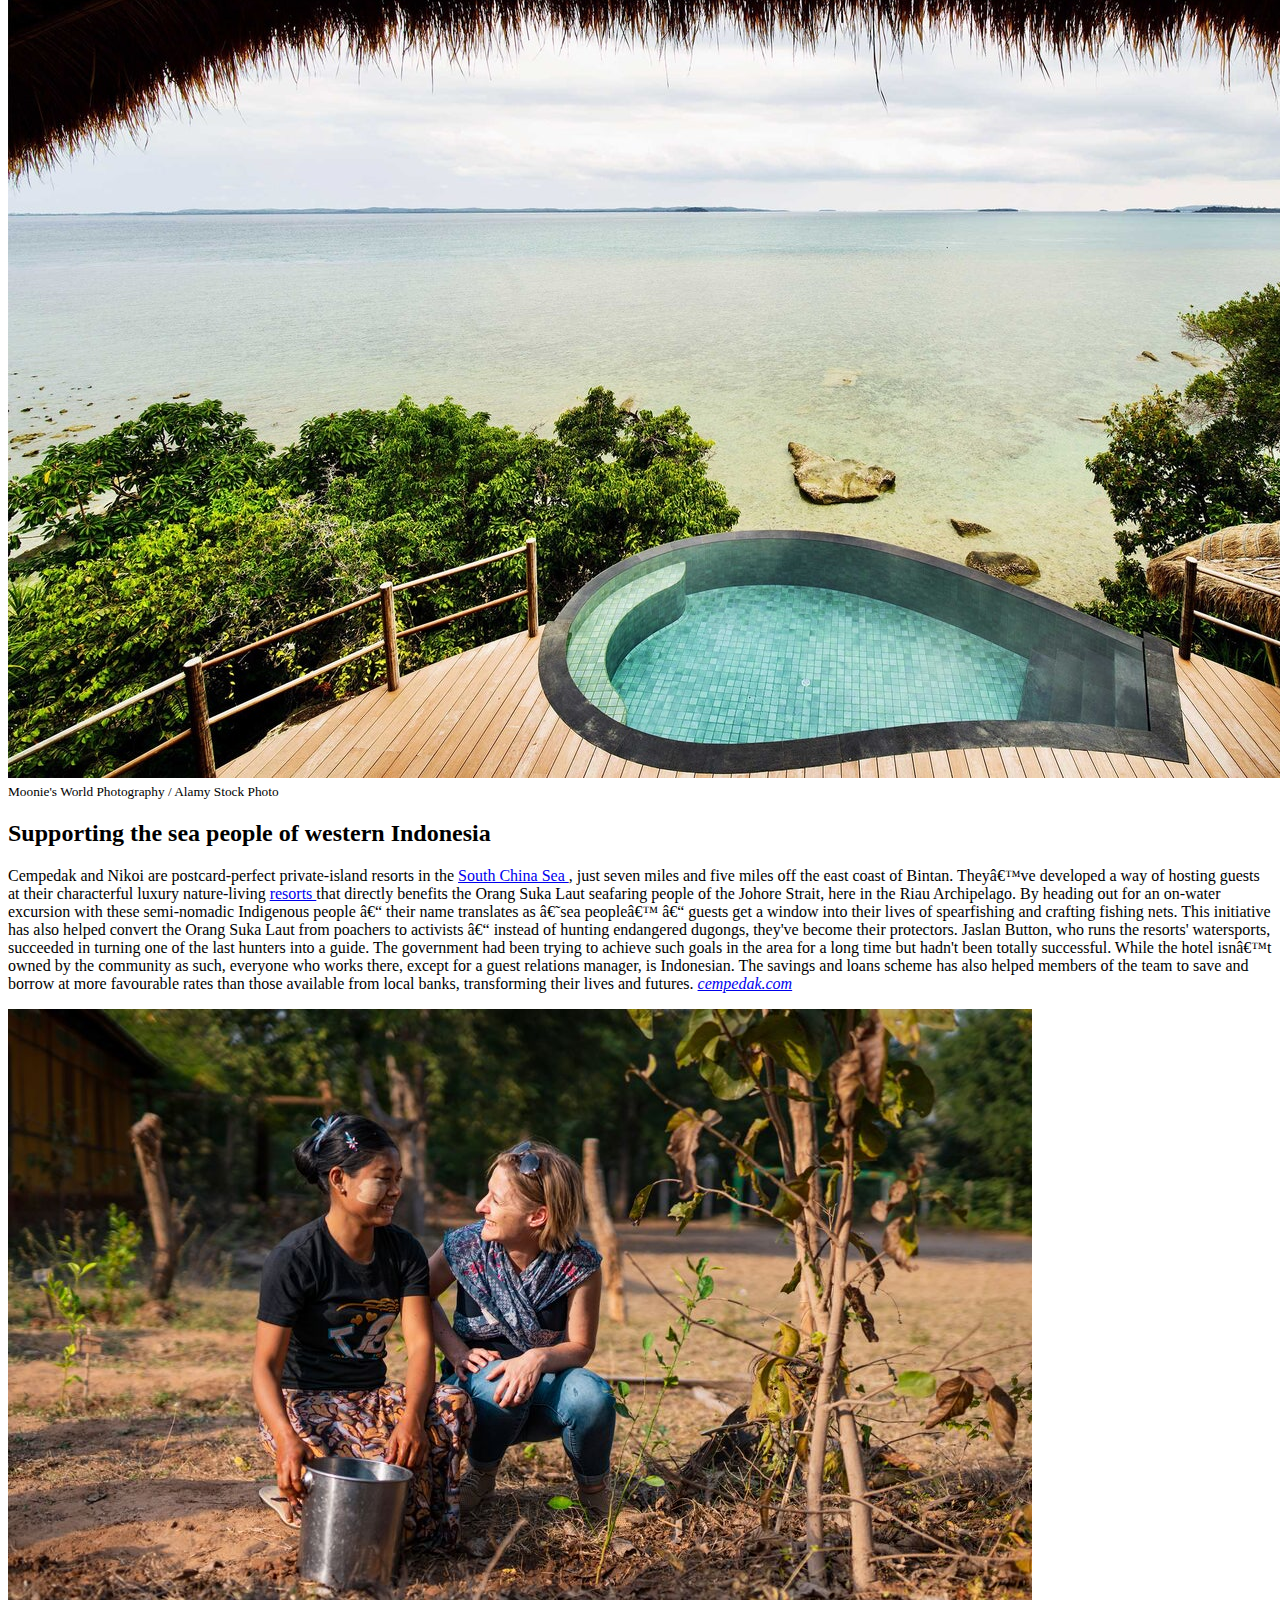
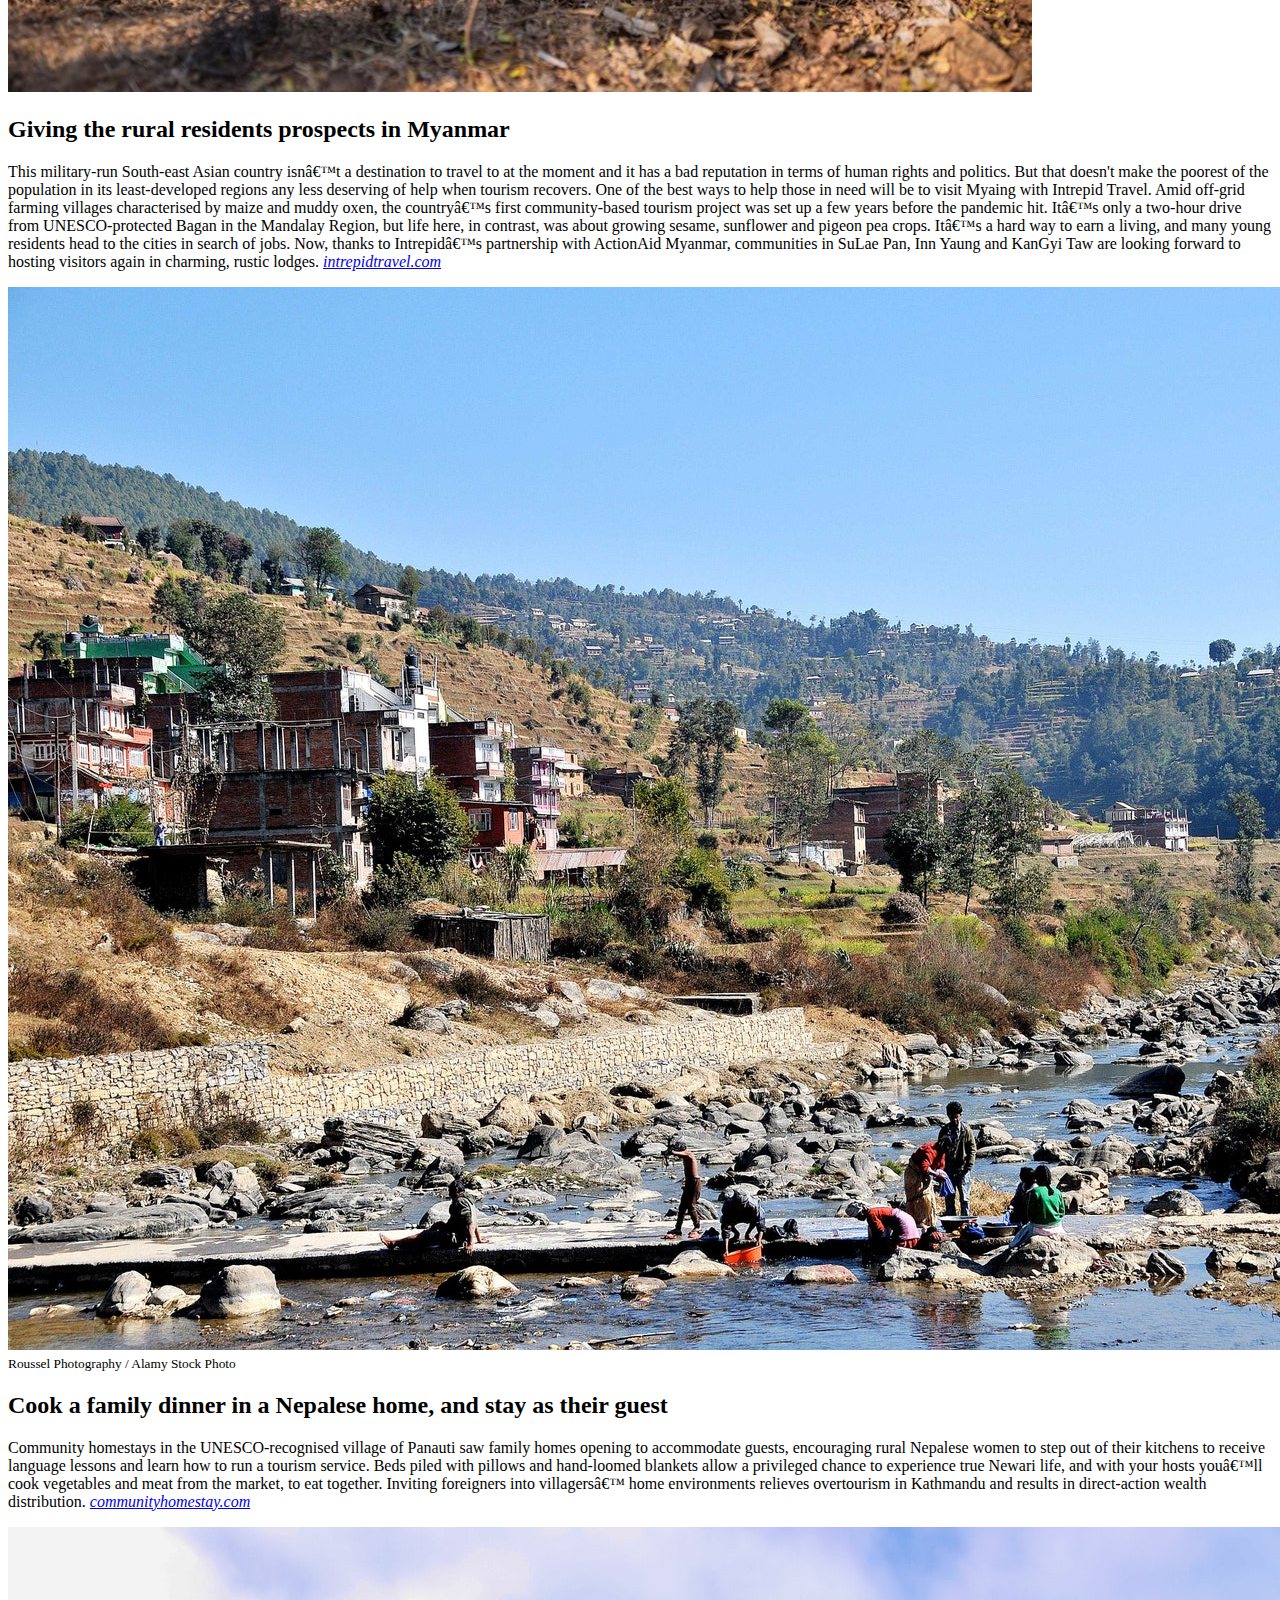
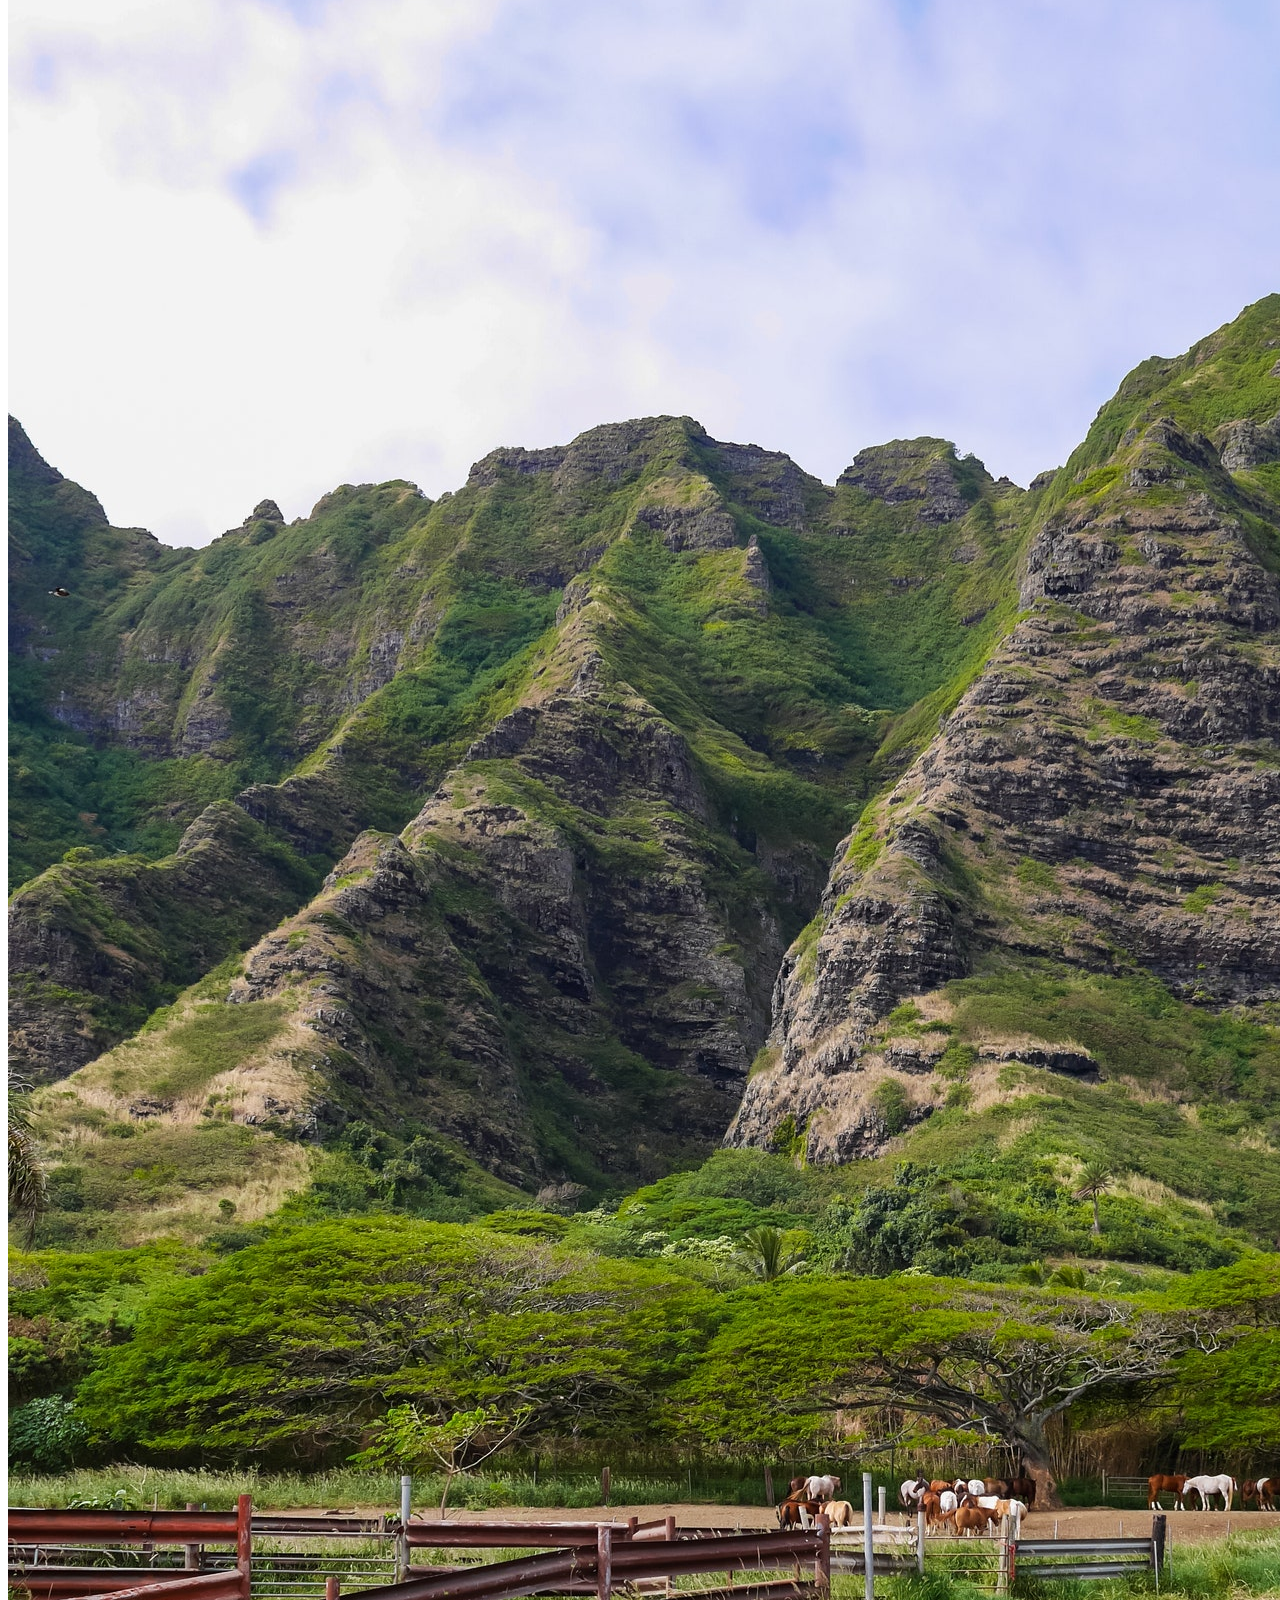
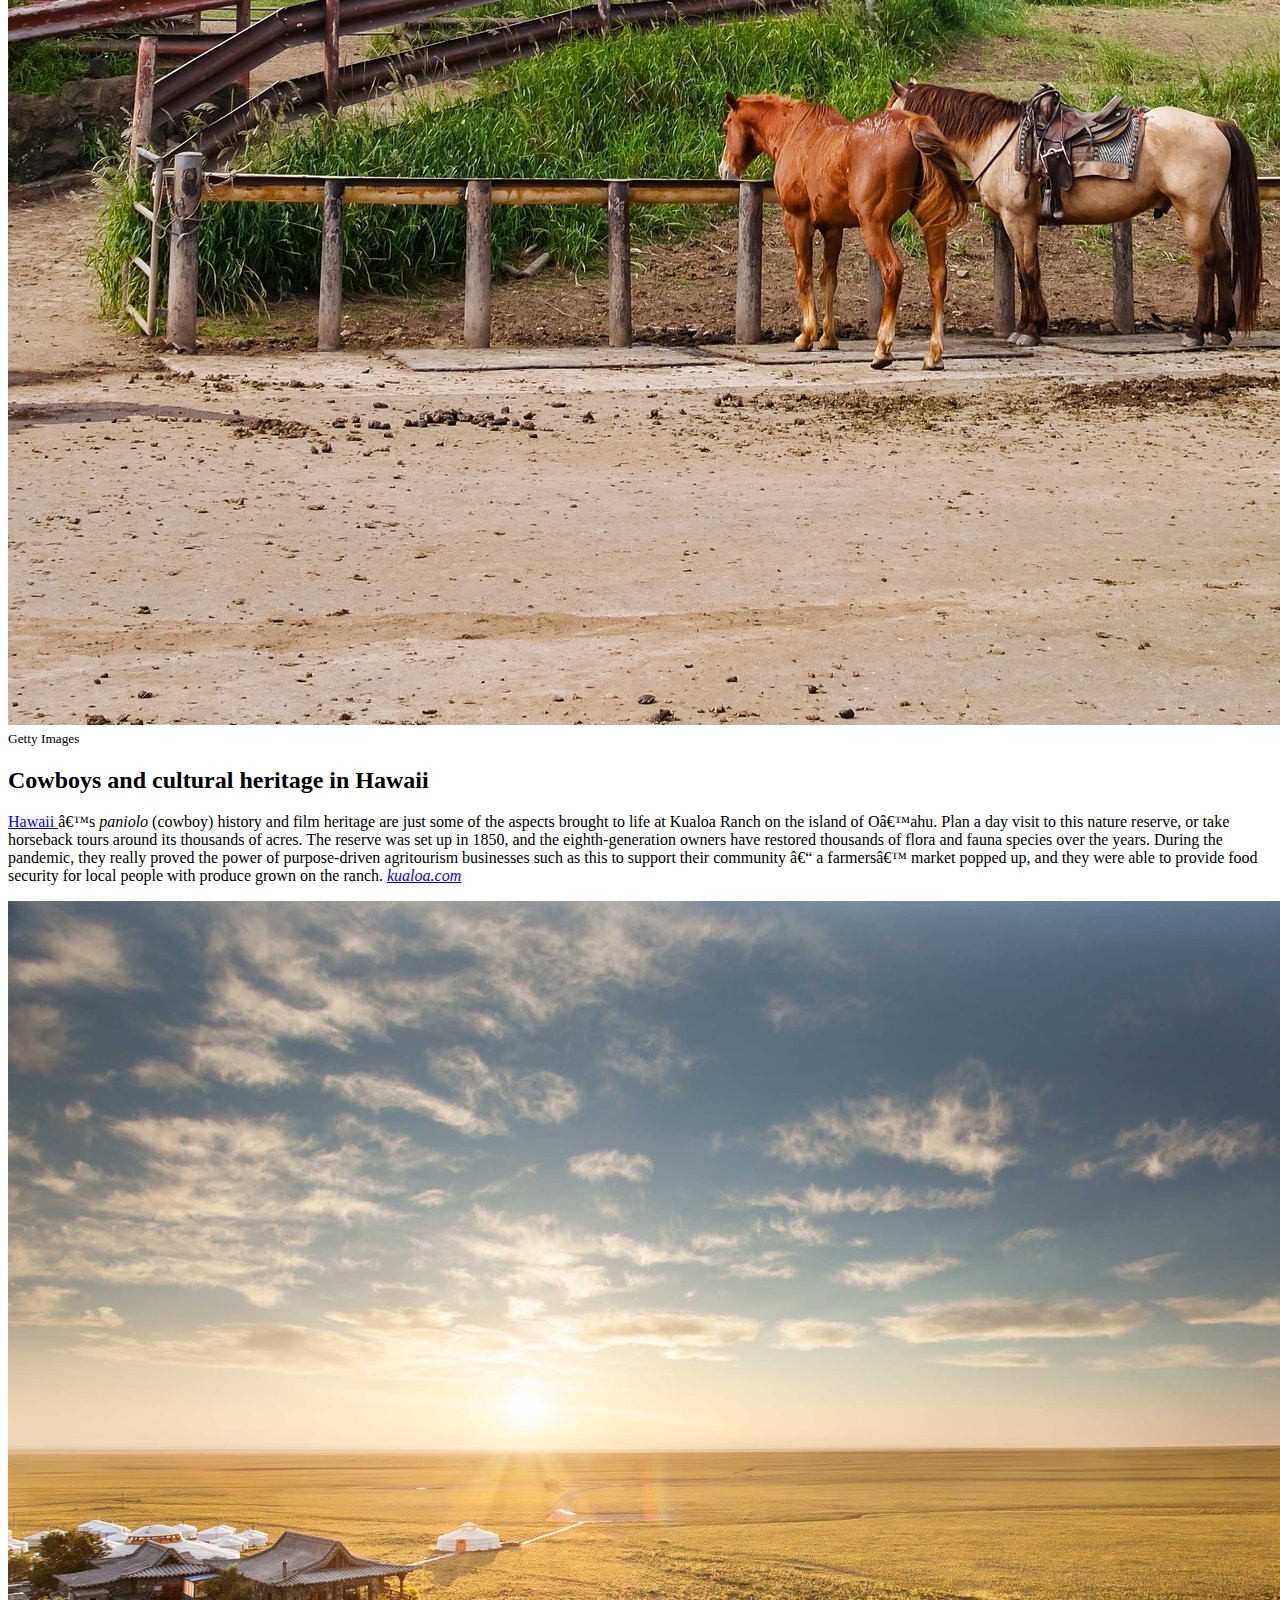
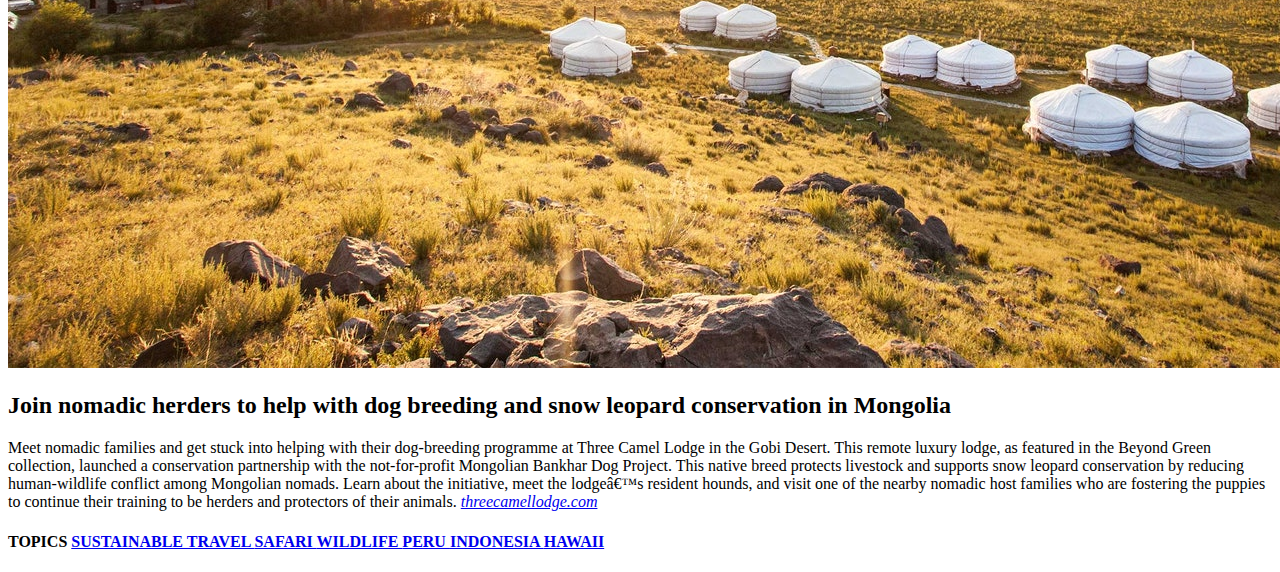
==== commit 4f11e25f: "Style borrado" ====
--- a/index.html
+++ b/index.html
@@ -9,7 +9,7 @@
         </title>
     </head>
     <body>
-        <header style="background-color: black;color: white;text-align: center;">
+        <header>
             <!--Primera Foto Intro-->
             <img src="imagenes/first.jpg" alt="Sabyinyo Silverback Lodge">
             <small>
@@ -305,7 +305,7 @@
             </article>
         </section>
         <!--Tópicos finales-->
-        <footer style="background-color: black;color: white;">
+        <footer>
             <h4>
                 TOPICS      
                 <a href="https://www.cntraveller.com/topic/sustainable-travel">
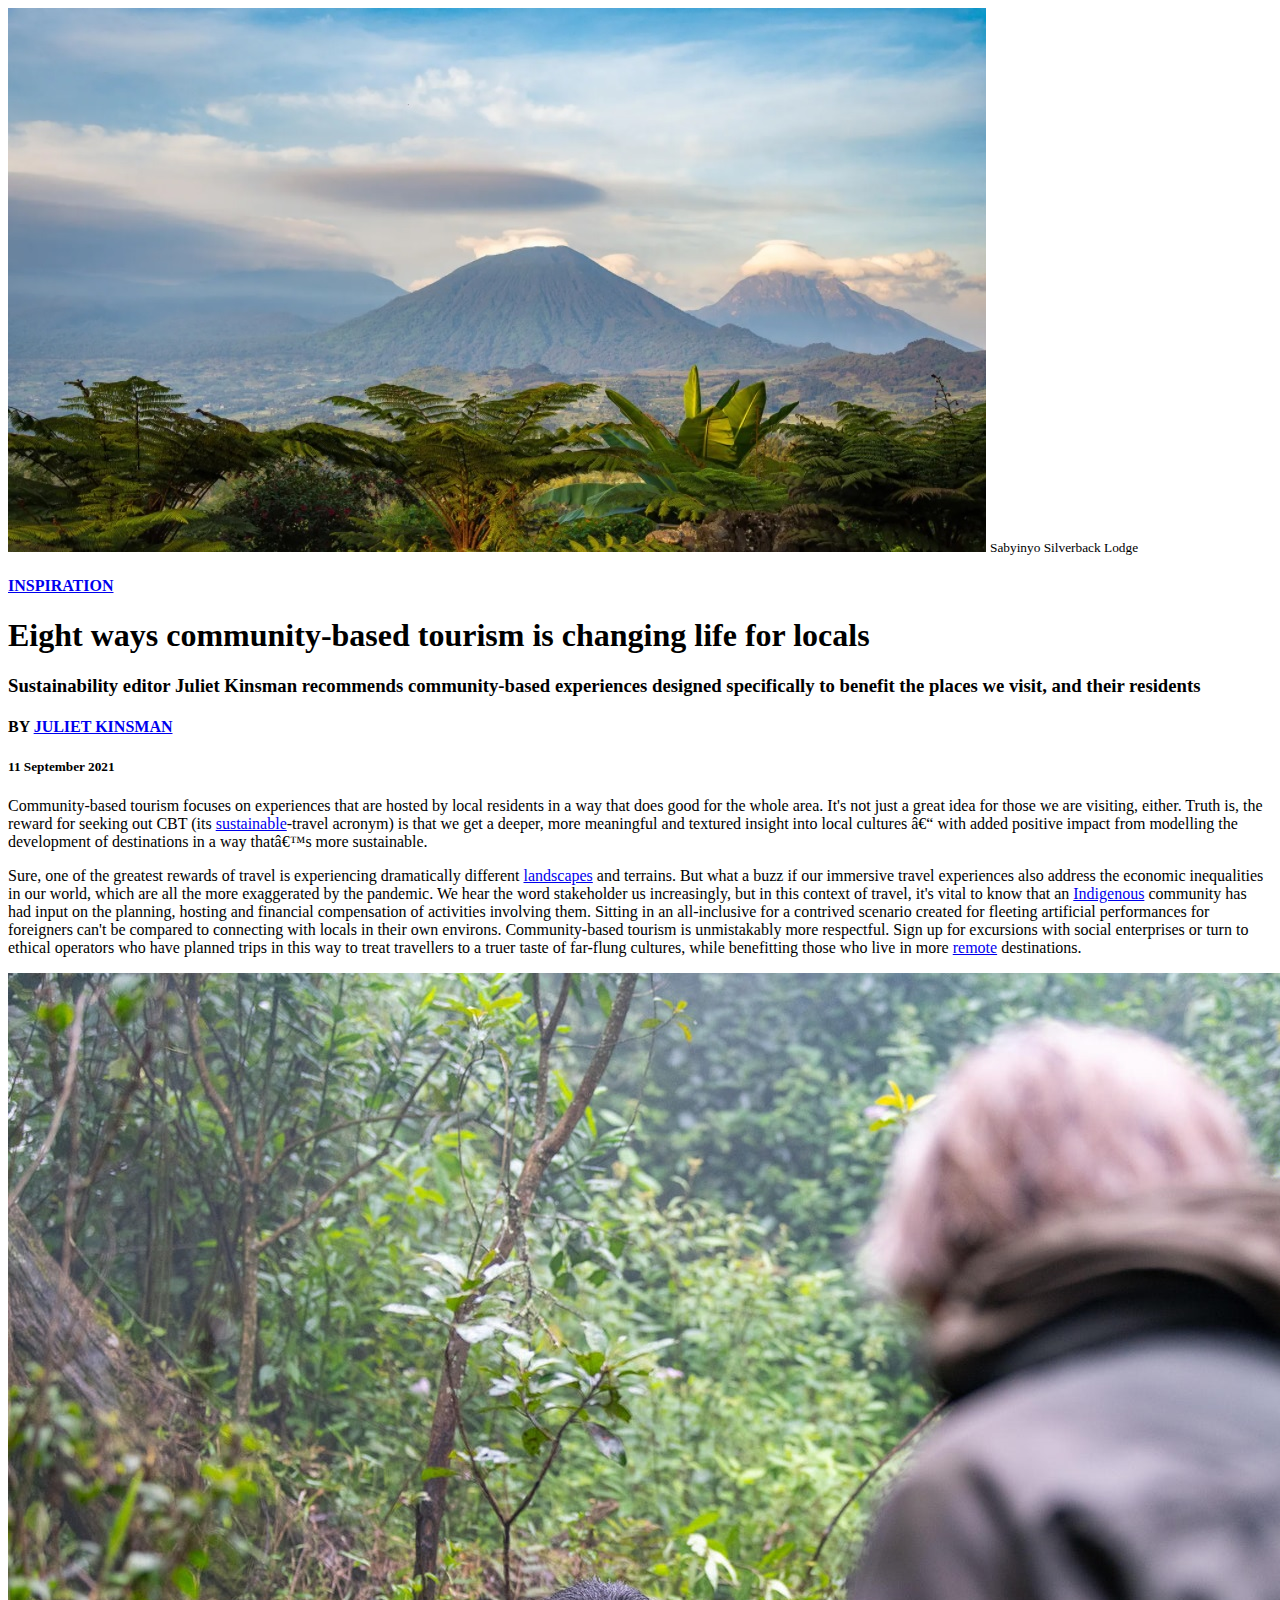
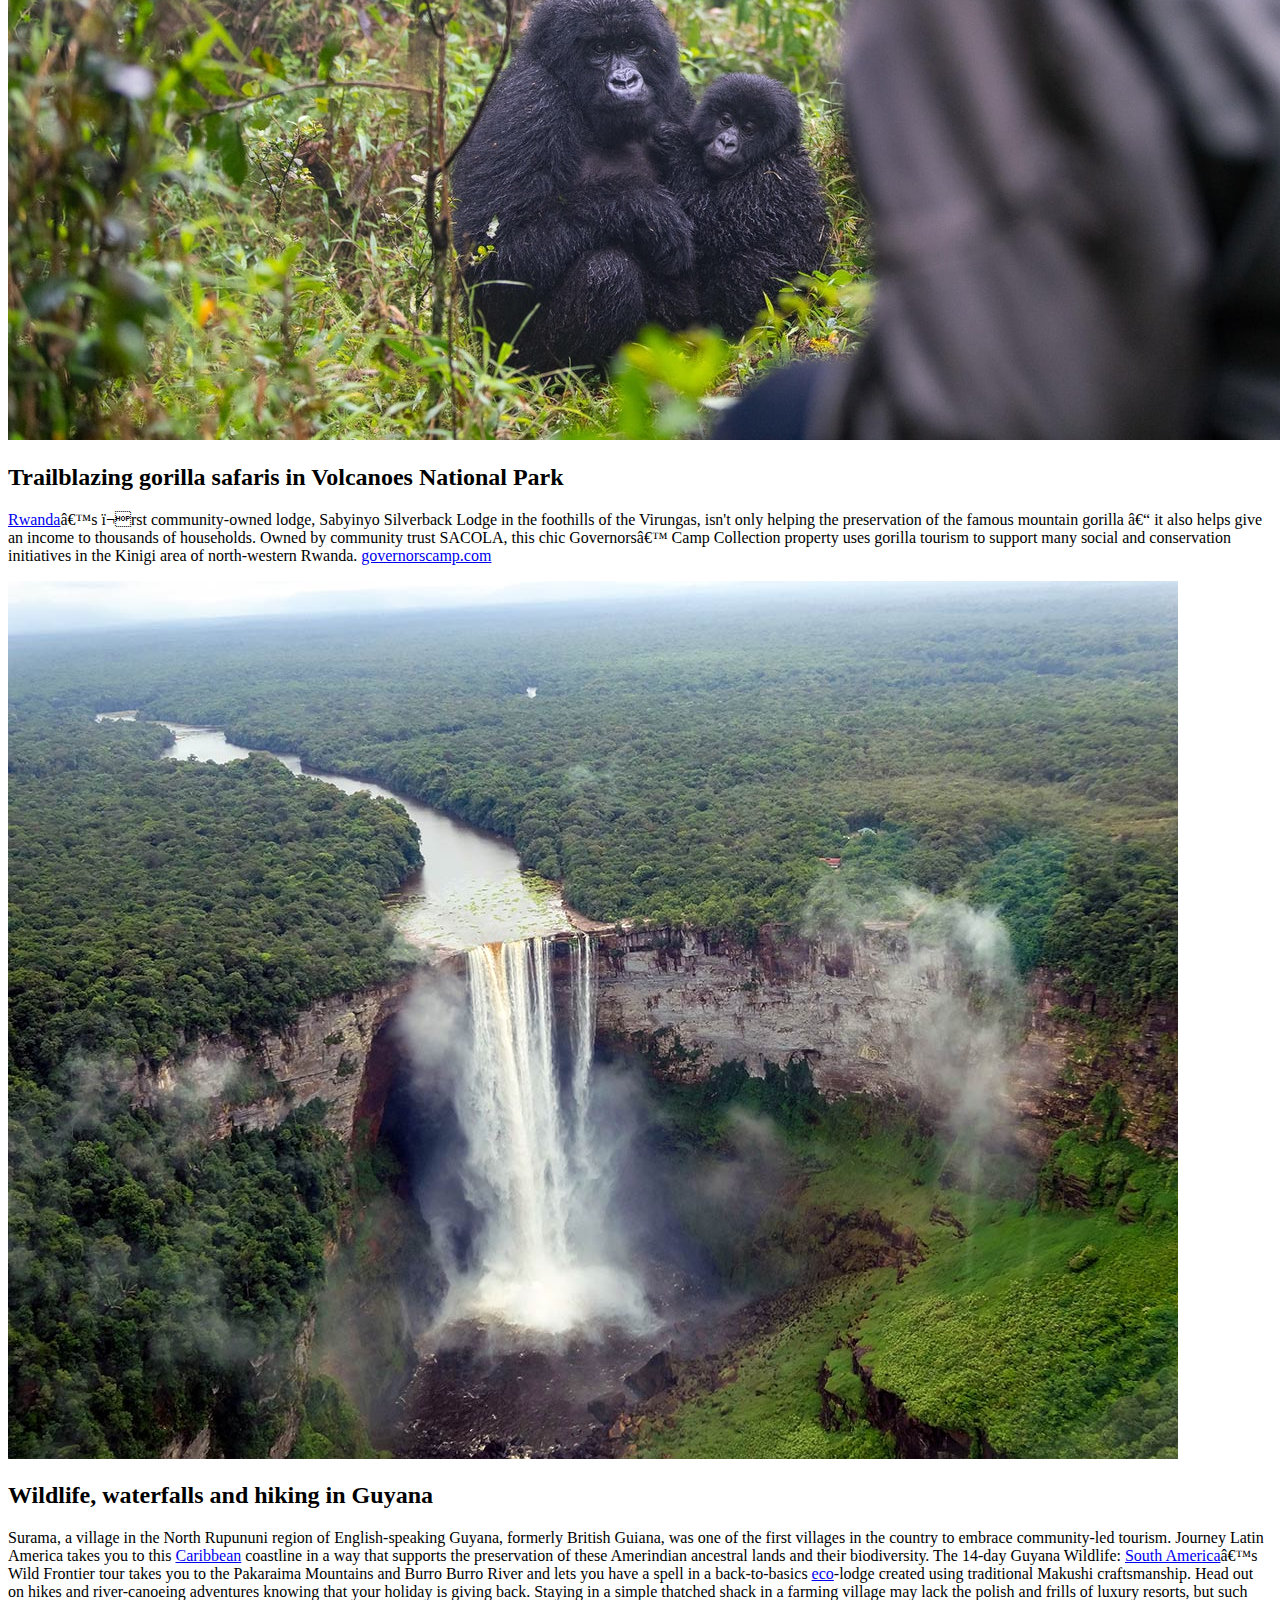
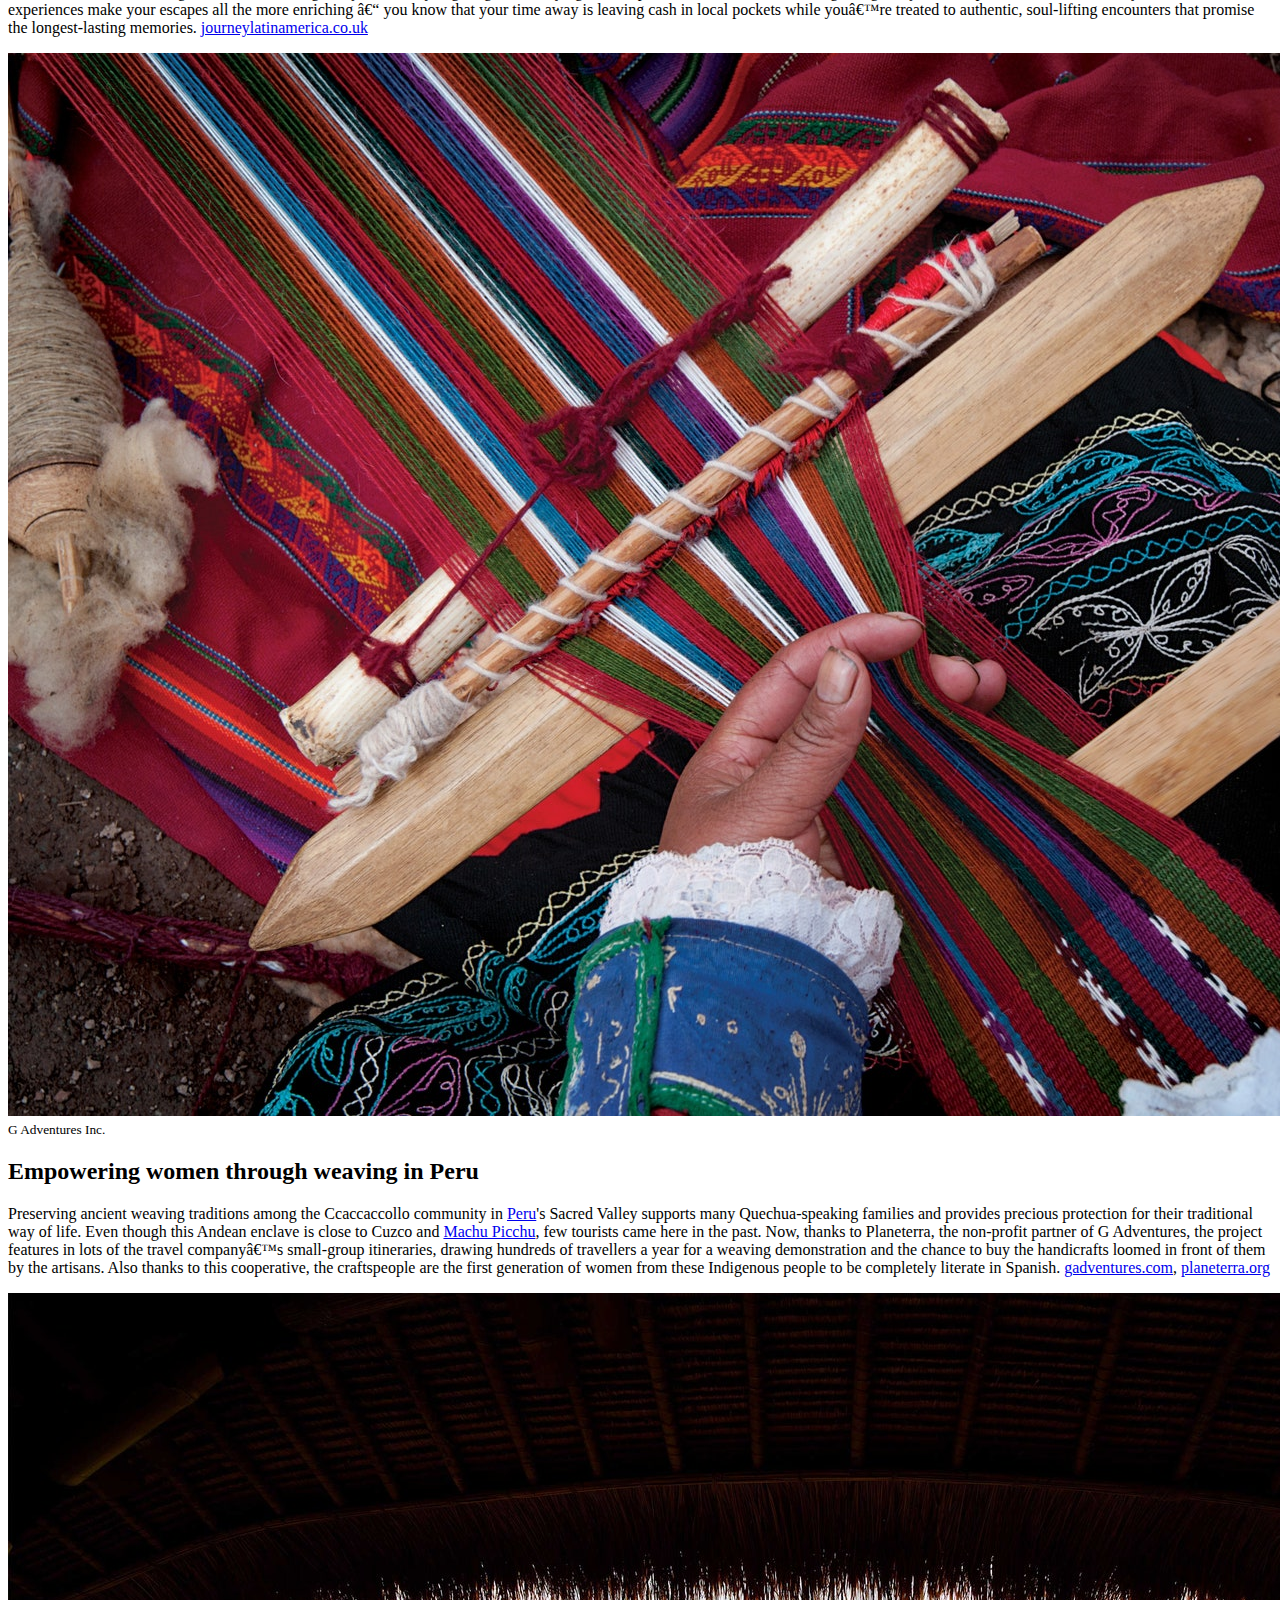
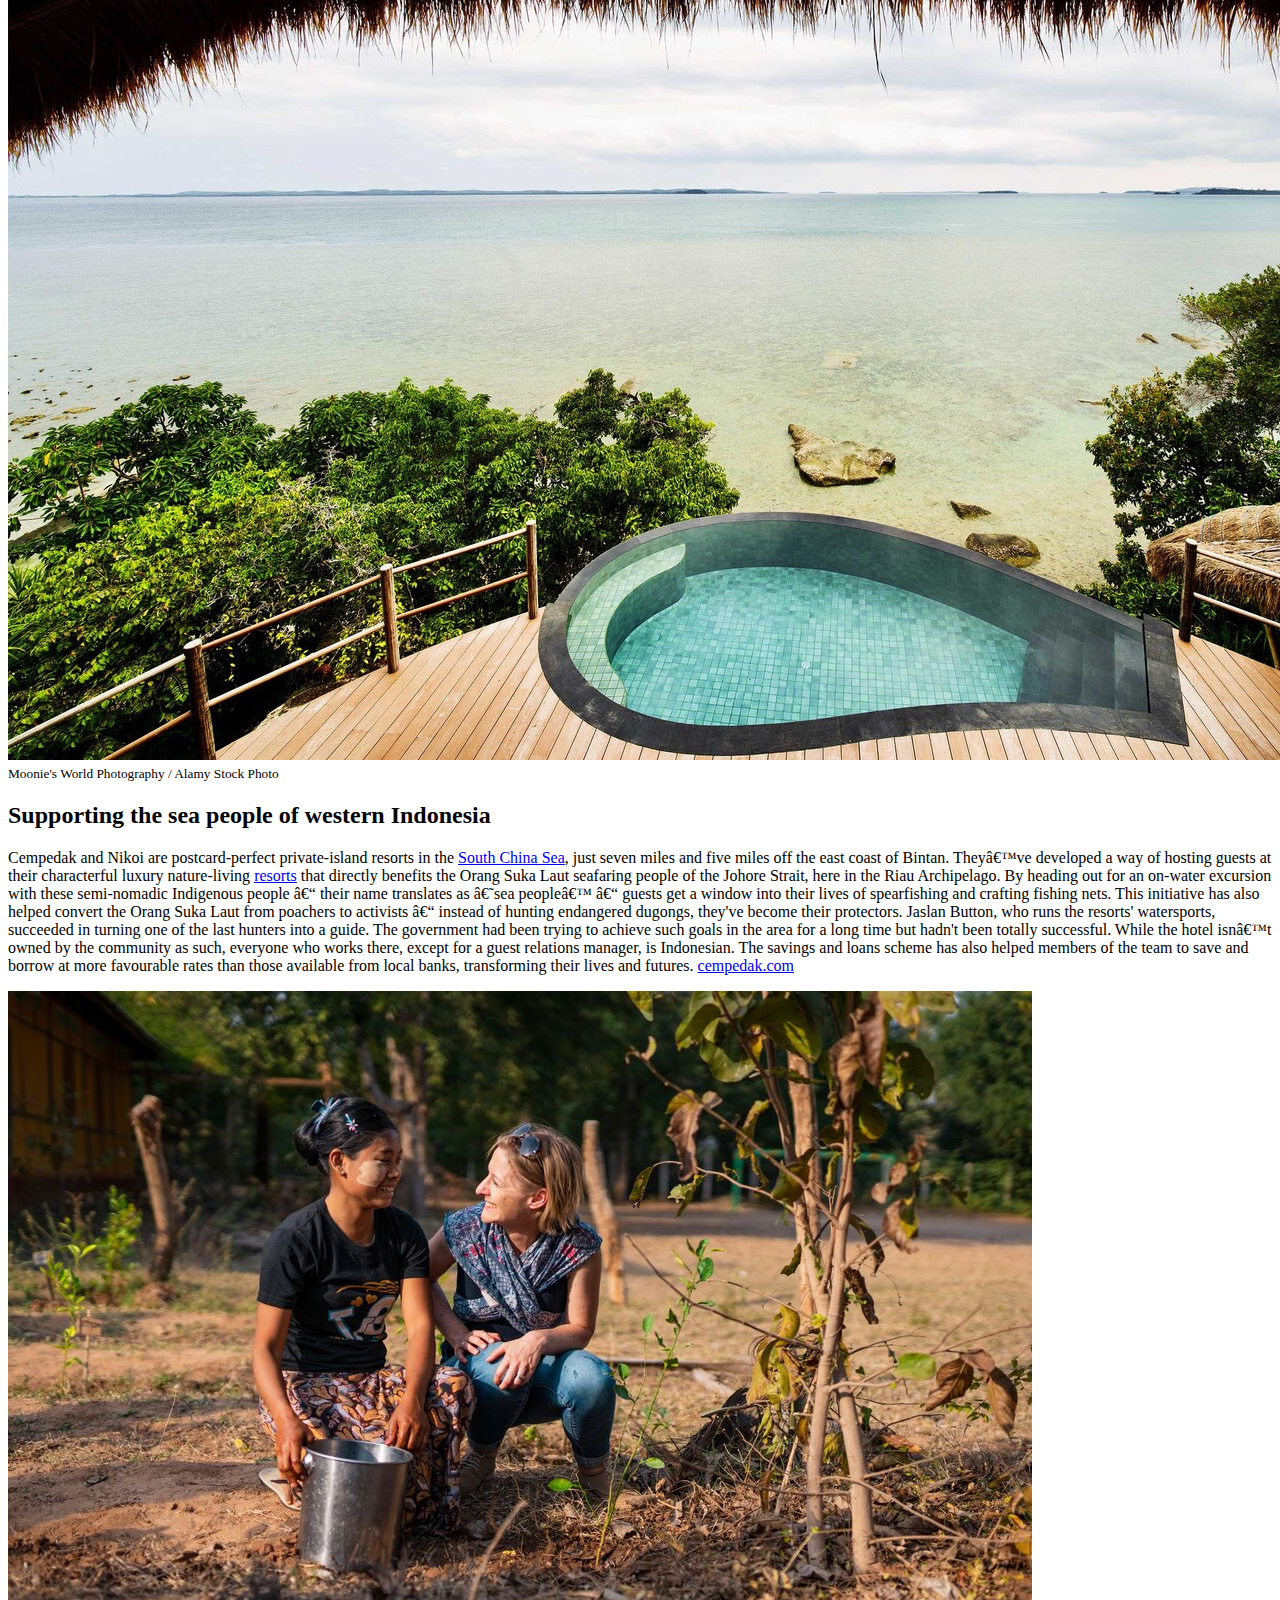
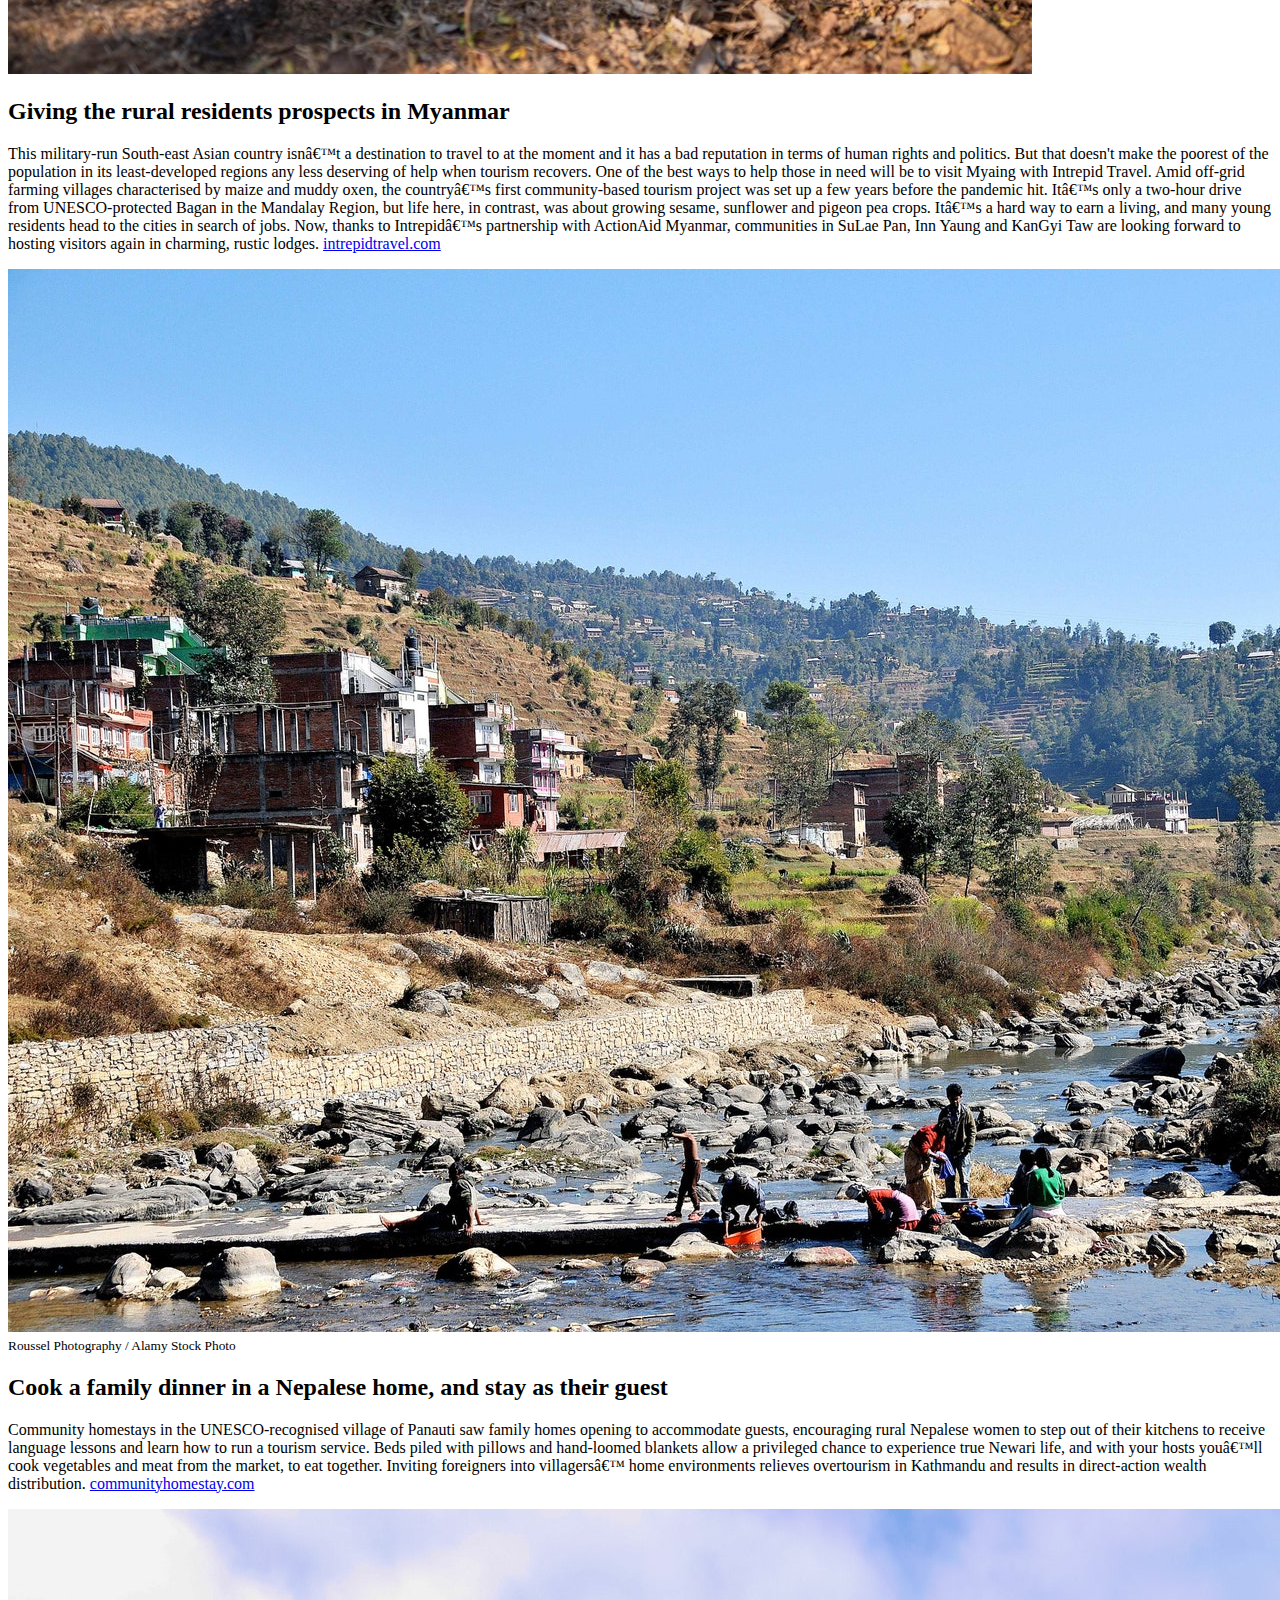
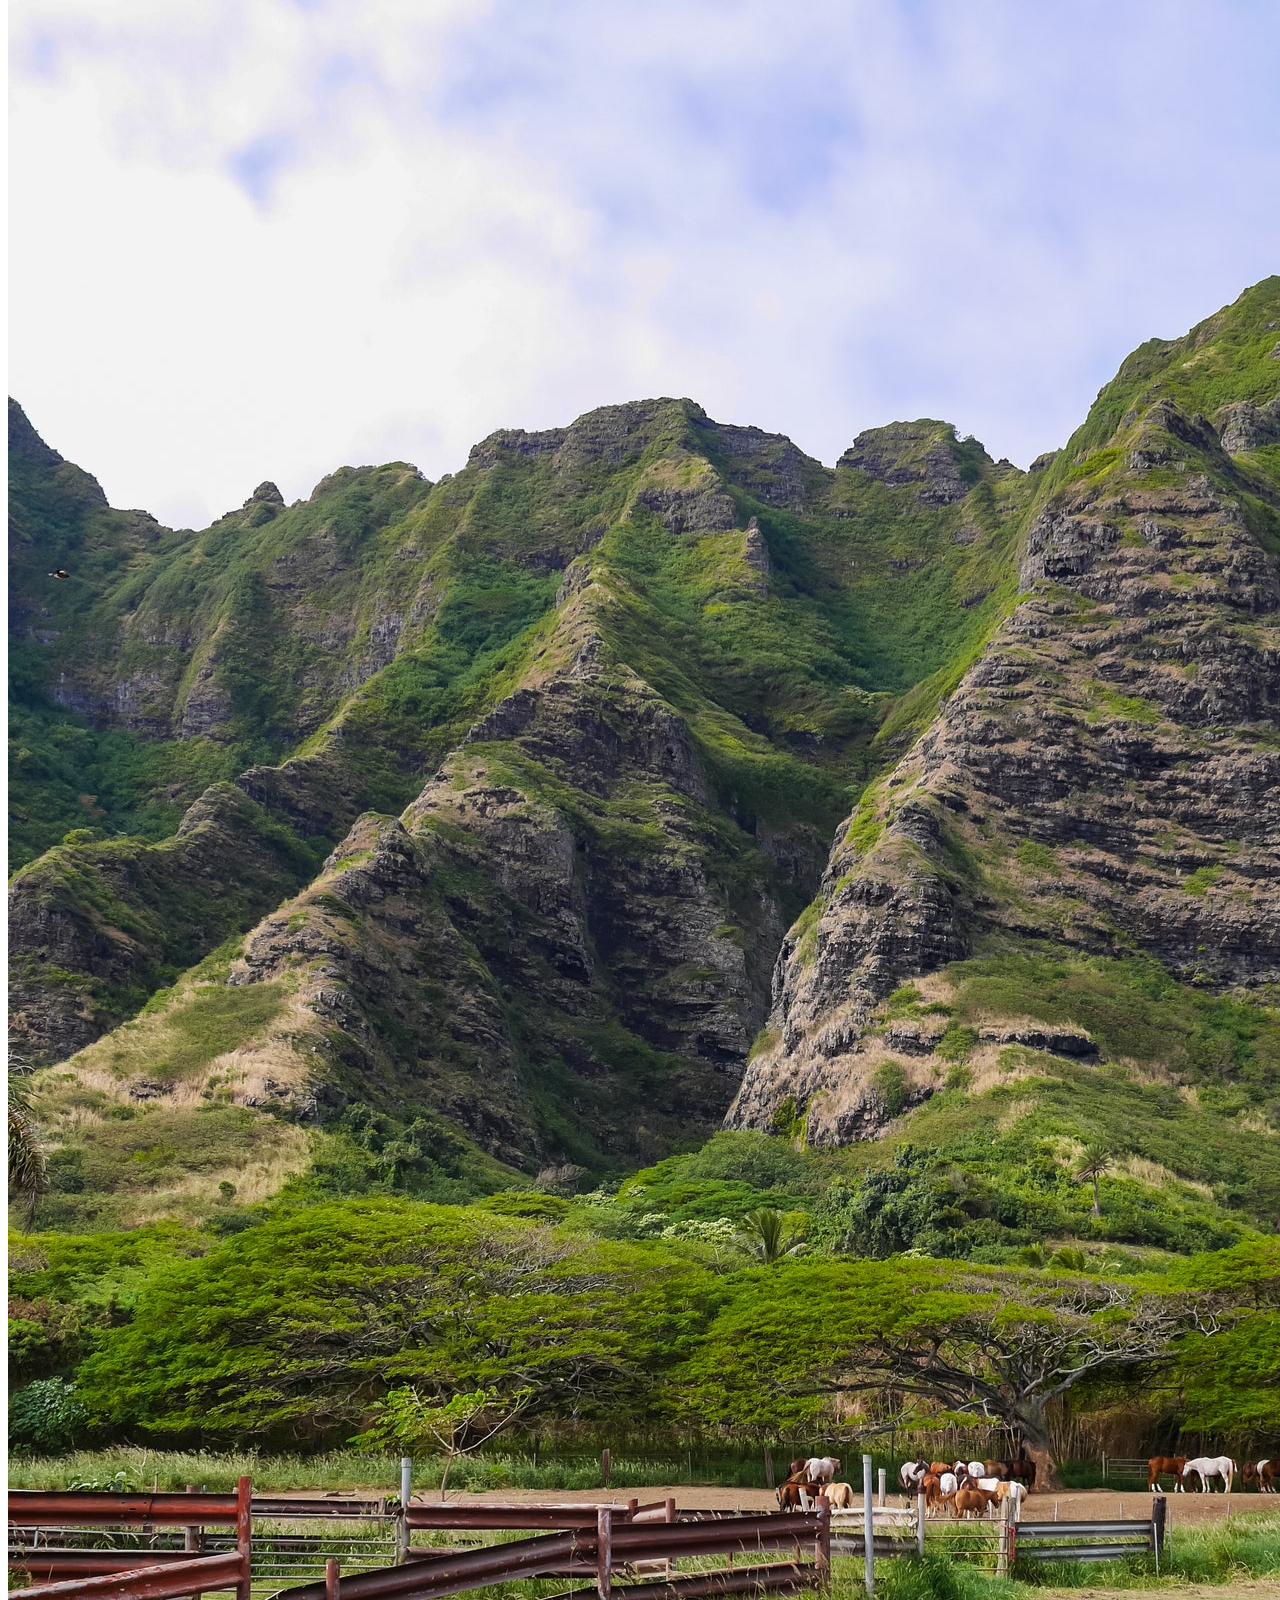
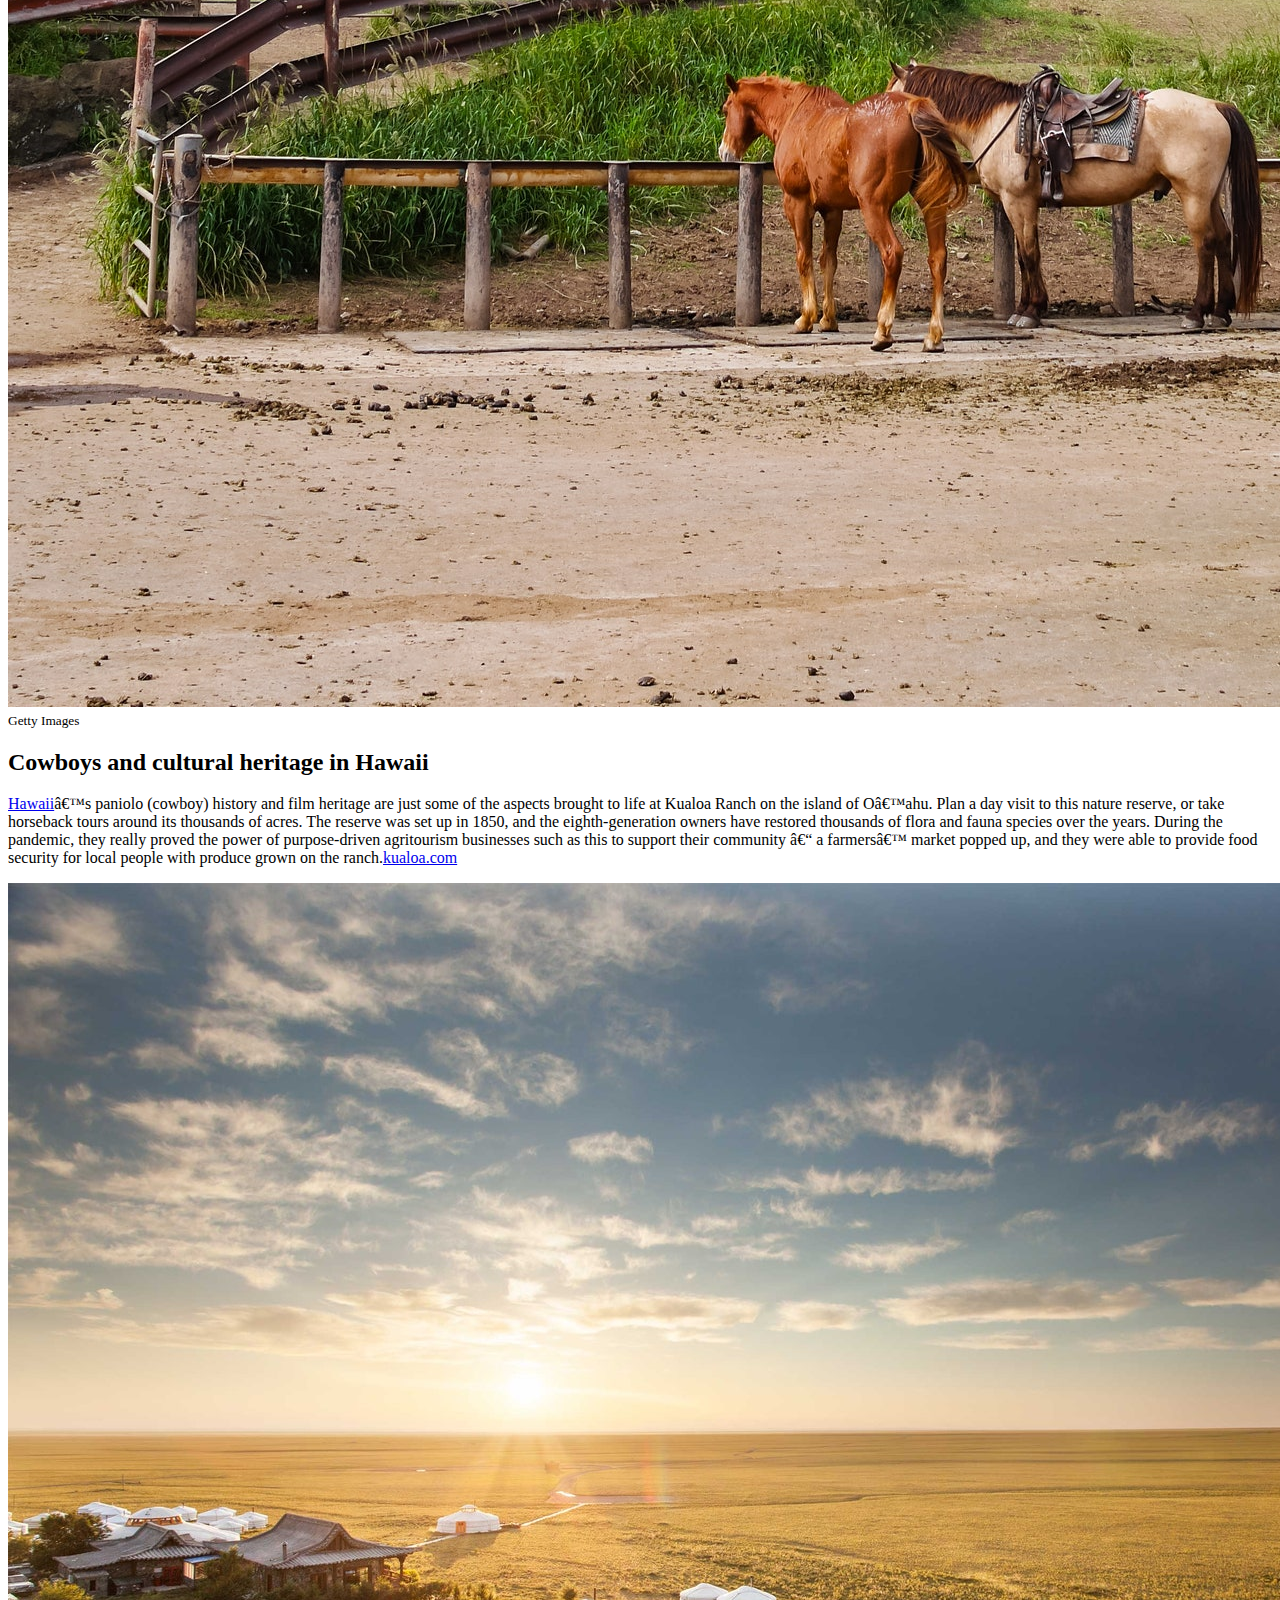
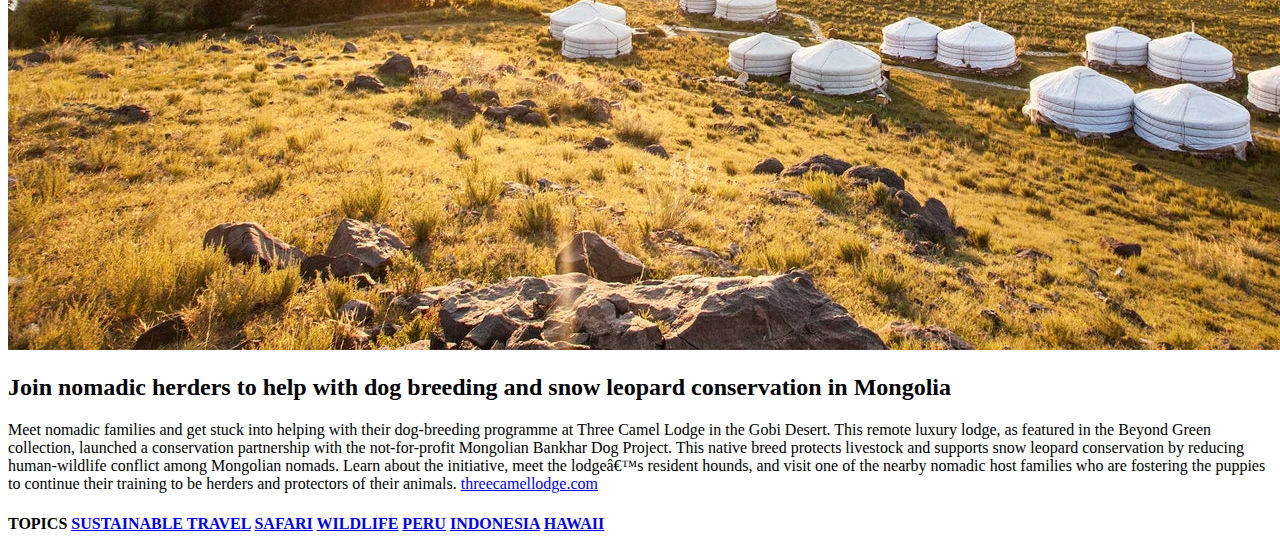
==== commit 71a302c3: "Corregido Lineas y Sacadas cursivas (se hacen en CSS)" ====
--- a/index.html
+++ b/index.html
@@ -17,9 +17,7 @@
             </small>
             <!--Epígrafe/Sección del diario-->
             <h4>
-                <a href="https://www.cntraveller.com/topic/inspiration">
-                    INSPIRATION
-                </a>
+                <a href="https://www.cntraveller.com/topic/inspiration">INSPIRATION</a>
             </h4>
             <!--Título de la noticia-->
             <h1>
@@ -27,15 +25,13 @@
             </h1>
             <!--Subtítulo de la noticia-->
             <h3>
-                <em>Sustainability editor Juliet Kinsman recommends community-based experiences designed specifically 
-                to benefit the places we visit, and their residents</em>
+                Sustainability editor Juliet Kinsman recommends community-based experiences designed specifically 
+                to benefit the places we visit, and their residents
             </h3>
             <!--Autora-->
             <h4>
                 BY 
-                <a href="https://www.cntraveller.com/profile/juliet-kinsman">
-                    JULIET KINSMAN
-                </a>
+                <a href="https://www.cntraveller.com/profile/juliet-kinsman">JULIET KINSMAN</a>
             </h4>
             <!--Fecha-->
             <h5>
@@ -43,61 +39,49 @@
             </h5> 
         </header> 
         <!--Entrada de la noticia-->
-        <section>
+        <article>
             <p>
                 Community-based tourism focuses on experiences that are hosted by local residents in a way that does 
                 good for the whole area. It's not just a great idea for those we are visiting, either. Truth is, the 
                 reward for seeking out CBT (its 
-                <a href="https://www.cntraveller.com/gallery/sustainable-destinations-2021">
-                    sustainable
-                </a>-travel acronym) is that we get a deeper, more meaningful and textured insight into local cultures 
-                – with added positive impact from modelling the development of destinations in a way that’s more 
-                sustainable.
+                <a href="https://www.cntraveller.com/gallery/sustainable-destinations-2021">sustainable</a>-travel 
+                acronym) is that we get a deeper, more meaningful and textured insight into local cultures – with added 
+                positive impact from modelling the development of destinations in a way that’s more sustainable.
             </p>
             <p>
                 Sure, one of the greatest rewards of travel is experiencing dramatically different 
-                <a href="https://www.cntraveller.com/gallery/best-landscape-photographs-conde-nast-traveller">
-                    landscapes
-                </a>
+                <a href="https://www.cntraveller.com/gallery/best-landscape-photographs-conde-nast-traveller">landscapes</a> 
                 and terrains. But what a buzz if our immersive travel experiences also address the economic 
                 inequalities in our world, which are all the more exaggerated by the pandemic. We hear the word 
-                stakeholder used increasingly, but in this context of travel, it's vital to know that an 
-                <a href="https://www.cntraveller.com/article/indigenous-art-canada">
-                    Indigenous
-                </a> 
-                community has had input on the planning, hosting and financial compensation of activities involving 
-                them. Sitting in an all-inclusive for a contrived scenario created for fleeting artificial performances 
-                for foreigners can't be compared to connecting with locals in their own environs. Community-based 
-                tourism is unmistakably more respectful. Sign up for excursions with social enterprises or turn to 
-                ethical operators who have planned trips in this way to treat travellers to a truer taste of far-flung 
-                cultures, while benefitting those who live in more 
-                <a href="https://www.cntraveller.com/gallery/most-remote-places-on-earth">
-                    remote
-                </a> destinations.
+                stakeholder us increasingly, but in this context of travel, it's vital to know that an 
+                <a href="https://www.cntraveller.com/article/indigenous-art-canada">Indigenous</a> community has had 
+                input on the planning, hosting and financial compensation of activities involving them. Sitting in an 
+                all-inclusive for a contrived scenario created for fleeting artificial performances for foreigners 
+                can't be compared to connecting with locals in their own environs. Community-based tourism is 
+                unmistakably more respectful. 
+                Sign up for excursions with social enterprises or turn to ethical operators who have planned trips in 
+                this way to treat travellers to a truer taste of far-flung cultures, while benefitting those who live 
+                in more <a href="https://www.cntraveller.com/gallery/most-remote-places-on-earth">remote</a> 
+                destinations.
             </p>
             <!--Primera sección: Ruanda-->
-            <article>
+            <section>
                 <img src="imagenes/rwanda.jpg" alt="Gorilla Tracking in Rwanda">
                 <h2>
                     Trailblazing gorilla safaris in Volcanoes National Park
                 </h2>
                 <p>
-                    <a href="https://www.cntraveller.com/gallery/rwanda-safari">
-                        Rwanda
-                    </a>’s ﬁrst community-owned lodge, Sabyinyo Silverback Lodge in the foothills of the Virungas, 
+                    <a href="https://www.cntraveller.com/gallery/rwanda-safari">Rwanda</a>’s ﬁrst community-owned 
+                    lodge, Sabyinyo Silverback Lodge in the foothills of the Virungas, 
                     isn't only helping the preservation of the famous mountain gorilla – it also helps give an income 
                     to thousands of households. Owned by community trust SACOLA, this chic Governors’ Camp Collection 
                     property uses gorilla tourism to support many social and conservation initiatives in the Kinigi 
                     area of north-western Rwanda. 
-                    <em> 
-                        <a href="https://www.governorscamp.com/safari-camps/sabyinyo-silverback-lodge/" target="blank">
-                            governorscamp.com
-                        </a>
-                    </em>
-                </p>
-            </article>
+                    <a href="https://www.governorscamp.com/safari-camps/sabyinyo-silverback-lodge/" target="blank">governorscamp.com</a>
+                </p>
+            </section>
             <!--Segunda sección: Guyana-->
-            <article>
+            <section>
                 <img src="imagenes/guyana.jpeg" alt="Waterfall in Guyana">
                 <h2>
                     Wildlife, waterfalls and hiking in Guyana
@@ -105,34 +89,22 @@
                 <p>
                     Surama, a village in the North Rupununi region of English-speaking Guyana, formerly British Guiana, 
                     was one of the first villages in the country to embrace community-led tourism. Journey Latin 
-                    America takes you to this 
-                    <a href="https://www.cntraveller.com/gallery/best-hotels-resorts-caribbean-central-america">
-                        Caribbean
-                    </a> 
+                    America takes you to this <a href="https://www.cntraveller.com/gallery/best-hotels-resorts-caribbean-central-america">Caribbean</a> 
                     coastline in a way that supports the preservation of these Amerindian ancestral lands and their 
-                    biodiversity. The 14-day Guyana Wildlife: 
-                    <a href="https://www.cntraveller.com/gallery/best-new-hotels-central-south-america">
-                        South America
-                    </a>’s  
-                    Wild Frontier tour takes you to the Pakaraima Mountains and Burro Burro River and lets you have a 
-                    spell in a back-to-basics 
-                    <a href="https://www.cntraveller.com/gallery/best-eco-friendly-hotels">
-                        eco
-                    </a>-lodge created using 
+                    biodiversity. The 14-day Guyana Wildlife: <a href="https://www.cntraveller.com/gallery/best-new-hotels-central-south-america">South America</a>’s 
+                    Wild Frontier tour takes you to the Pakaraima Mountains and Burro Burro River and 
+                    lets you have a spell in a back-to-basics 
+                    <a href="https://www.cntraveller.com/gallery/best-eco-friendly-hotels">eco</a>-lodge created using 
                     traditional Makushi craftsmanship. Head out on hikes and river-canoeing adventures knowing that 
                     your holiday is giving back. Staying in a simple thatched shack in a farming village may lack the 
                     polish and frills of luxury resorts, but such experiences make your escapes all the more enriching 
                     – you know that your time away is leaving cash in local pockets while you’re treated to authentic, 
                     soul-lifting encounters that promise the longest-lasting memories.
-                    <em>
-                        <a href="https://www.journeylatinamerica.co.uk/destinations/guyana/holidays/guyana-wildlife-south-americas-wild-frontier/" target="blank">
-                            journeylatinamerica.co.uk
-                        </a>
-                    </em>
-                </p>
-            </article>
+                    <a href="https://www.journeylatinamerica.co.uk/destinations/guyana/holidays/guyana-wildlife-south-americas-wild-frontier/" target="blank">journeylatinamerica.co.uk</a>
+                </p>
+            </section>
             <!--Tercera sección: Perú-->
-            <article>
+            <section>
                 <img src="imagenes/peru.jpeg" alt="Traditional weaving in Peru">
                 <small>
                     G Adventures Inc.
@@ -141,34 +113,21 @@
                     Empowering women through weaving in Peru
                 </h2>
                 <p>
-                    Preserving ancient weaving traditions among the Ccaccaccollo community in 
-                    <a href="https://www.cntraveller.com/article/peru-denise-pozzi-escot-locals-guide">
-                        Peru
-                    </a>'s 
-                    Sacred Valley supports many Quechua-speaking families and provides precious protection for their 
-                    traditional way of life. Even though this Andean enclave is close to Cuzco and 
-                    <a href="https://www.cntraveller.com/gallery/machu-picchu-peru-tours-andes">
-                        Machu Picchu
-                    </a>,
-                    few tourists came here in the past. Now, thanks to Planeterra, the non-profit partner of G 
-                    Adventures, the project features in lots of the travel company’s small-group itineraries, drawing 
-                    hundreds of travellers a year for a weaving demonstration and the chance to buy the handicrafts 
-                    loomed in front of them by the artisans. Also thanks to this cooperative, the craftspeople are the 
-                    first generation of women from these Indigenous people to be completely literate in Spanish. 
-                    <em>
-                        <a href="https://www.gadventures.com/?aff=26854&utm_source=Affiliate_Window&utm_medium=Affiliate&utm_campaign=AWIN&source=aw&awc=2204_1632009770_fb8f3edd31b135b63d7428714d0e7e3a" target="blank">
-                            gadventures.com
-                        </a>
-                    </em>,
-                    <em>
-                        <a href="https://planeterra.org/ccaccaccollo-womens-weaving-co-op/" target="blank">
-                            planeterra.org
-                        </a>
-                    </em>
-                </p>
-            </article>
+                    Preserving ancient weaving traditions among the Ccaccaccollo community in <a href="https://www.cntraveller.com/article/peru-denise-pozzi-escot-locals-guide">Peru</a>'s Sacred Valley supports 
+                    many Quechua-speaking families and provides precious protection for their traditional way of life. 
+                    Even though this Andean enclave is close to Cuzco and <a href="https://www.cntraveller.com/gallery/machu-picchu-peru-tours-andes">Machu Picchu</a>,
+                    few tourists came here in the past. Now, thanks to 
+                    Planeterra, the non-profit partner of G Adventures, the project features in lots of the travel 
+                    company’s small-group itineraries, drawing hundreds of travellers a year for a weaving 
+                    demonstration and the chance to buy the handicrafts loomed in front of them by the artisans. Also 
+                    thanks to this cooperative, the craftspeople are the first generation of women from these 
+                    Indigenous people to be completely literate in Spanish. 
+                    <a href="https://www.gadventures.com/?aff=26854&utm_source=Affiliate_Window&utm_medium=Affiliate&utm_campaign=AWIN&source=aw&awc=2204_1632009770_fb8f3edd31b135b63d7428714d0e7e3a" target="blank">gadventures.com</a>,
+                    <a href="https://planeterra.org/ccaccaccollo-womens-weaving-co-op/" target="blank">planeterra.org</a>
+                </p>
+            </section>
             <!--Cuarta sección: Indonesia-->
-            <article>
+            <section>
                 <img src="imagenes/indonesia.jpg" alt="Cempedak Island Retreat in Indonesia">
                 <small>
                     Moonie's World Photography / Alamy Stock Photo
@@ -178,14 +137,10 @@
                 </h2>
                 <p>
                     Cempedak and Nikoi are postcard-perfect private-island resorts in the
-                    <a href="https://www.cntraveller.com/gallery/south-china-sea-islands">
-                        South China Sea
-                    </a>,
+                    <a href="https://www.cntraveller.com/gallery/south-china-sea-islands">South China Sea</a>,
                     just seven miles and five miles off the east coast of Bintan. They’ve developed a way of hosting 
                     guests at their characterful luxury nature-living 
-                    <a href="https://www.cntraveller.com/gallery/best-hotels-in-europe-2020">
-                        resorts
-                    </a> 
+                    <a href="https://www.cntraveller.com/gallery/best-hotels-in-europe-2020">resorts</a> 
                     that directly benefits the Orang Suka Laut seafaring people of the Johore Strait, here in the Riau 
                     Archipelago. By heading out for an on-water excursion with these semi-nomadic Indigenous people – 
                     their name translates as ‘sea people’ – guests get a window into their lives of spearfishing and 
@@ -196,16 +151,12 @@
                     totally successful. While the hotel isn’t owned by the community as such, everyone who works there, 
                     except for a guest relations manager, is Indonesian. The savings and loans scheme has also helped 
                     members of the team to save and borrow at more favourable rates than those available from local 
-                    banks, transforming their lives and futures. 
-                    <em>
-                        <a href="https://cempedak.com/" target="blank">
-                            cempedak.com
-                        </a>
-                    </em> 
-                </p>
-            </article>
+                    banks, transforming their lives and futures.
+                    <a href="https://cempedak.com/" target="blank">cempedak.com</a>
+                </p>
+            </section>
             <!--Quinta sección: Myanmar--> 
-            <article>
+            <section>
                 <img src="imagenes/myanmar.jpg" alt="Working with rural communities in Myanmmar">  
                 <h2>
                     Giving the rural residents prospects in Myanmar
@@ -222,15 +173,11 @@
                     head to the cities in search of jobs. Now, thanks to Intrepid’s partnership with ActionAid Myanmar,
                     communities in SuLae Pan, Inn Yaung and KanGyi Taw are looking forward to hosting visitors again in 
                     charming, rustic lodges. 
-                    <em>
-                        <a href="https://www.intrepidtravel.com/en" target="blank">
-                            intrepidtravel.com
-                        </a>
-                    </em>
-                </p>
-            </article>
+                    <a href="https://www.intrepidtravel.com/en" target="blank">intrepidtravel.com</a>
+                </p>
+            </section>
             <!--Sexta Sección: Nepal-->
-            <article>
+            <section>
                 <img src="imagenes/nepal.jpg" alt="Panauti in Nepal">
                 <small>
                     Roussel Photography / Alamy Stock Photo
@@ -245,15 +192,11 @@
                     blankets allow a privileged chance to experience true Newari life, and with your hosts you’ll cook 
                     vegetables and meat from the market, to eat together. Inviting foreigners into villagers’ home 
                     environments relieves overtourism in Kathmandu and results in direct-action wealth distribution.
-                    <em>
-                        <a href="https://www.communityhomestay.com/homestays/panauti" target="blank">
-                            communityhomestay.com
-                        </a>
-                    </em>
-                </p>
-            </article>
+                    <a href="https://www.communityhomestay.com/homestays/panauti" target="blank">communityhomestay.com</a>
+                </p>
+            </section>
             <!--Septima sección: Hawaii-->
-            <article>
+            <section>
                 <img src="imagenes/hawaii.jpeg" alt="Kualoa Ranch in Oahu">
                 <small>
                     Getty Images
@@ -262,28 +205,18 @@
                     Cowboys and cultural heritage in Hawaii
                 </h2>
                 <p>
-                    <a href="https://www.cntraveller.com/gallery/hawaii-insider-tips">
-                        Hawaii
-                    </a>’s 
-                    <em>
-                        paniolo
-                    </em>
+                    <a href="https://www.cntraveller.com/gallery/hawaii-insider-tips">Hawaii</a>’s paniolo
                     (cowboy) history and film heritage are just some of the aspects brought to life at Kualoa Ranch on 
                     the island of O’ahu. Plan a day visit to this nature reserve, or take horseback tours around its 
                     thousands of acres. The reserve was set up in 1850, and the eighth-generation owners have restored 
                     thousands of flora and fauna species over the years. During the pandemic, they really proved the 
                     power of purpose-driven agritourism businesses such as this to support their community – a farmers’ 
                     market popped up, and they were able to provide food security for local people with produce grown 
-                    on the ranch.
-                    <em>
-                        <a href="https://www.kualoa.com/" target="blank">
-                            kualoa.com
-                        </a>
-                    </em>
-                </p>
-            </article>
+                    on the ranch.<a href="https://www.kualoa.com/" target="blank">kualoa.com</a>
+                </p>
+            </section>
             <!--Octava sección: Mongolia-->
-            <article>
+            <section>
                 <img src="imagenes/mongolia.jpg" alt="Three Camel Lodge in Gobi Desert, Mongolia">
                 <h2>
                     Join nomadic herders to help with dog breeding and snow leopard conservation in Mongolia
@@ -296,36 +229,20 @@
                     conflict among Mongolian nomads. Learn about the initiative, meet the lodge’s resident hounds, and 
                     visit one of the nearby nomadic host families who are fostering the puppies to continue their 
                     training to be herders and protectors of their animals. 
-                    <em>
-                        <a href="https://www.threecamellodge.com/mongolian-bankhar-dog-project/" target="blank">
-                            threecamellodge.com
-                        </a>
-                    </em>
-                </p>
-            </article>
-        </section>
+                    <a href="https://www.threecamellodge.com/mongolian-bankhar-dog-project/" target="blank">threecamellodge.com</a>
+                </p>
+            </section>
+        </article>
         <!--Tópicos finales-->
         <footer>
             <h4>
                 TOPICS      
-                <a href="https://www.cntraveller.com/topic/sustainable-travel">
-                    SUSTAINABLE TRAVEL
-                </a>    
-                <a href="https://www.cntraveller.com/topic/safari"> 
-                    SAFARI
-                </a>    
-                <a href="https://www.cntraveller.com/topic/wildlife">
-                    WILDLIFE
-                </a>    
-                <a href="https://www.cntraveller.com/topic/peru">
-                    PERU
-                </a>    
-                <a href="https://www.cntraveller.com/topic/indonesia">
-                    INDONESIA
-                </a>    
-                <a href="https://www.cntraveller.com/topic/hawaii">
-                    HAWAII
-                </a>
+                <a href="https://www.cntraveller.com/topic/sustainable-travel">SUSTAINABLE TRAVEL</a>    
+                <a href="https://www.cntraveller.com/topic/safari">SAFARI</a>    
+                <a href="https://www.cntraveller.com/topic/wildlife">WILDLIFE</a>    
+                <a href="https://www.cntraveller.com/topic/peru">PERU</a>    
+                <a href="https://www.cntraveller.com/topic/indonesia">INDONESIA</a>    
+                <a href="https://www.cntraveller.com/topic/hawaii">HAWAII</a>
             </h4>
         </footer> 
     </body>
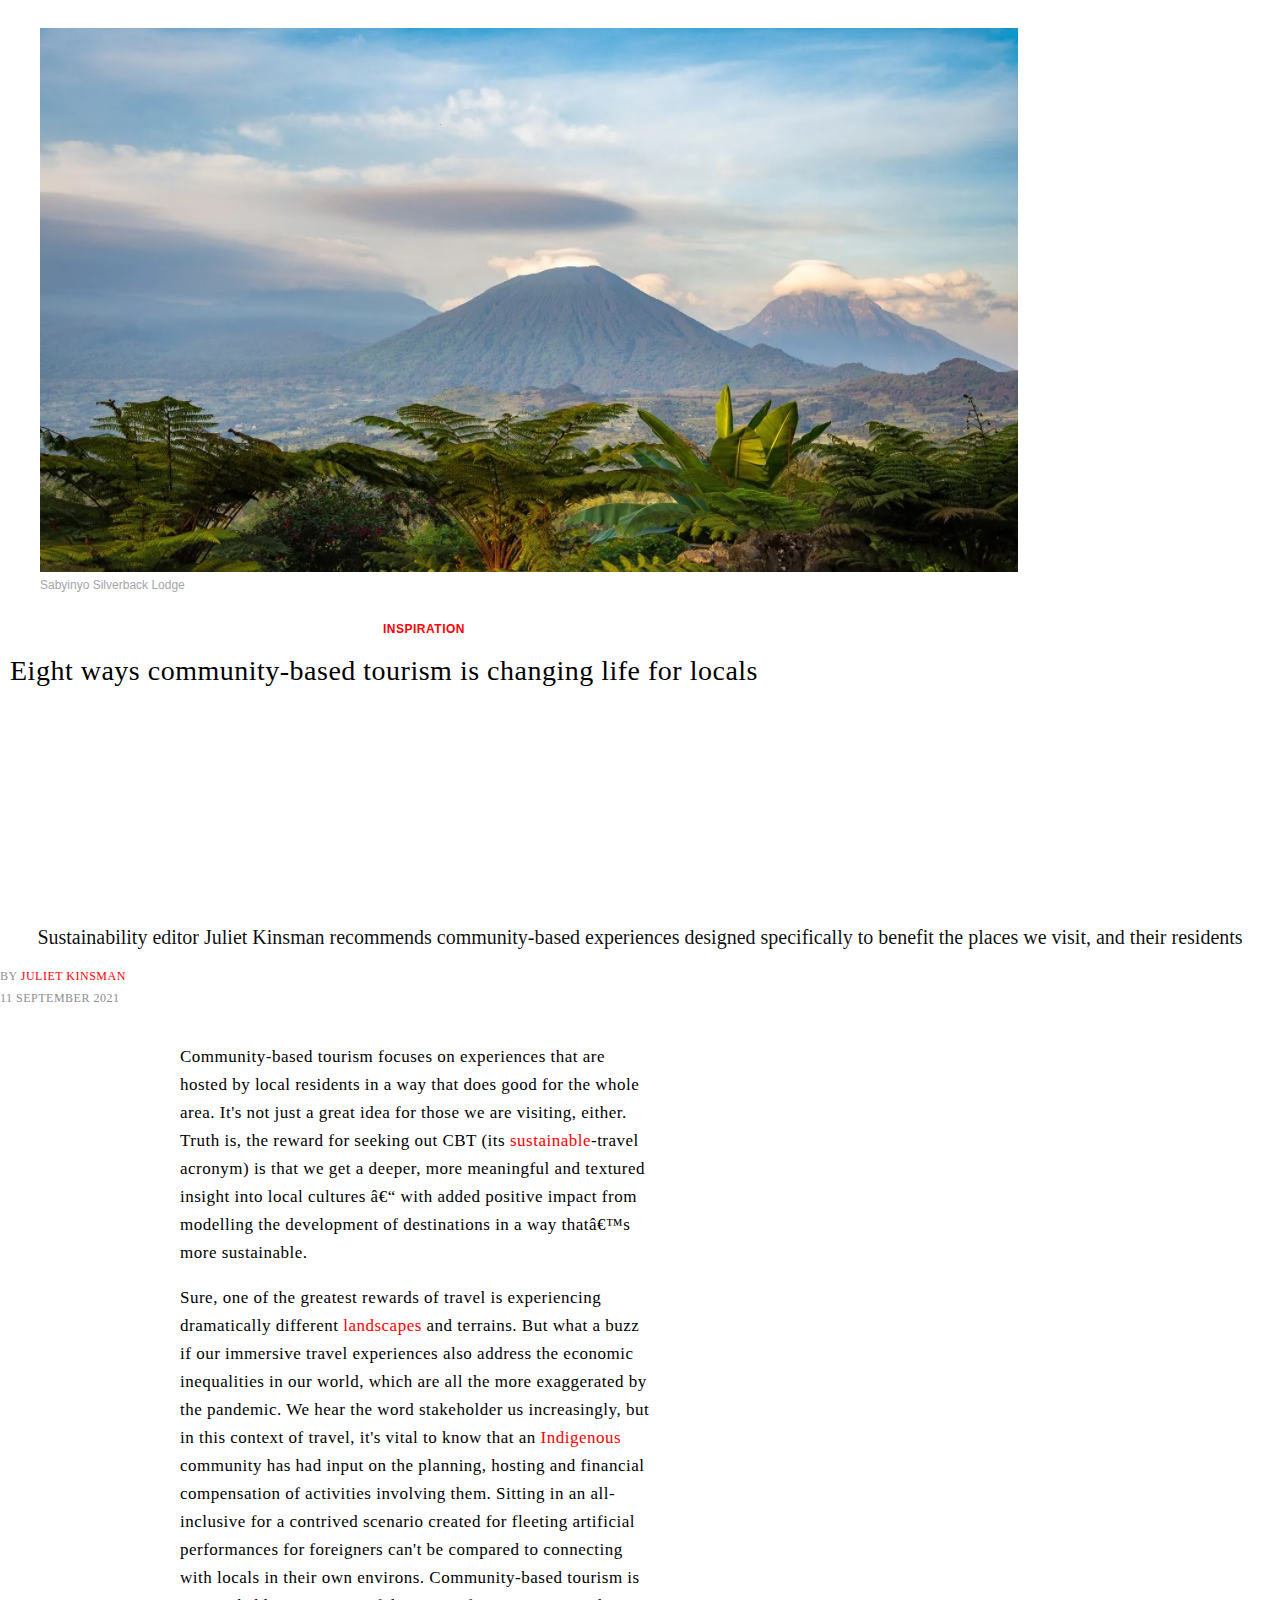
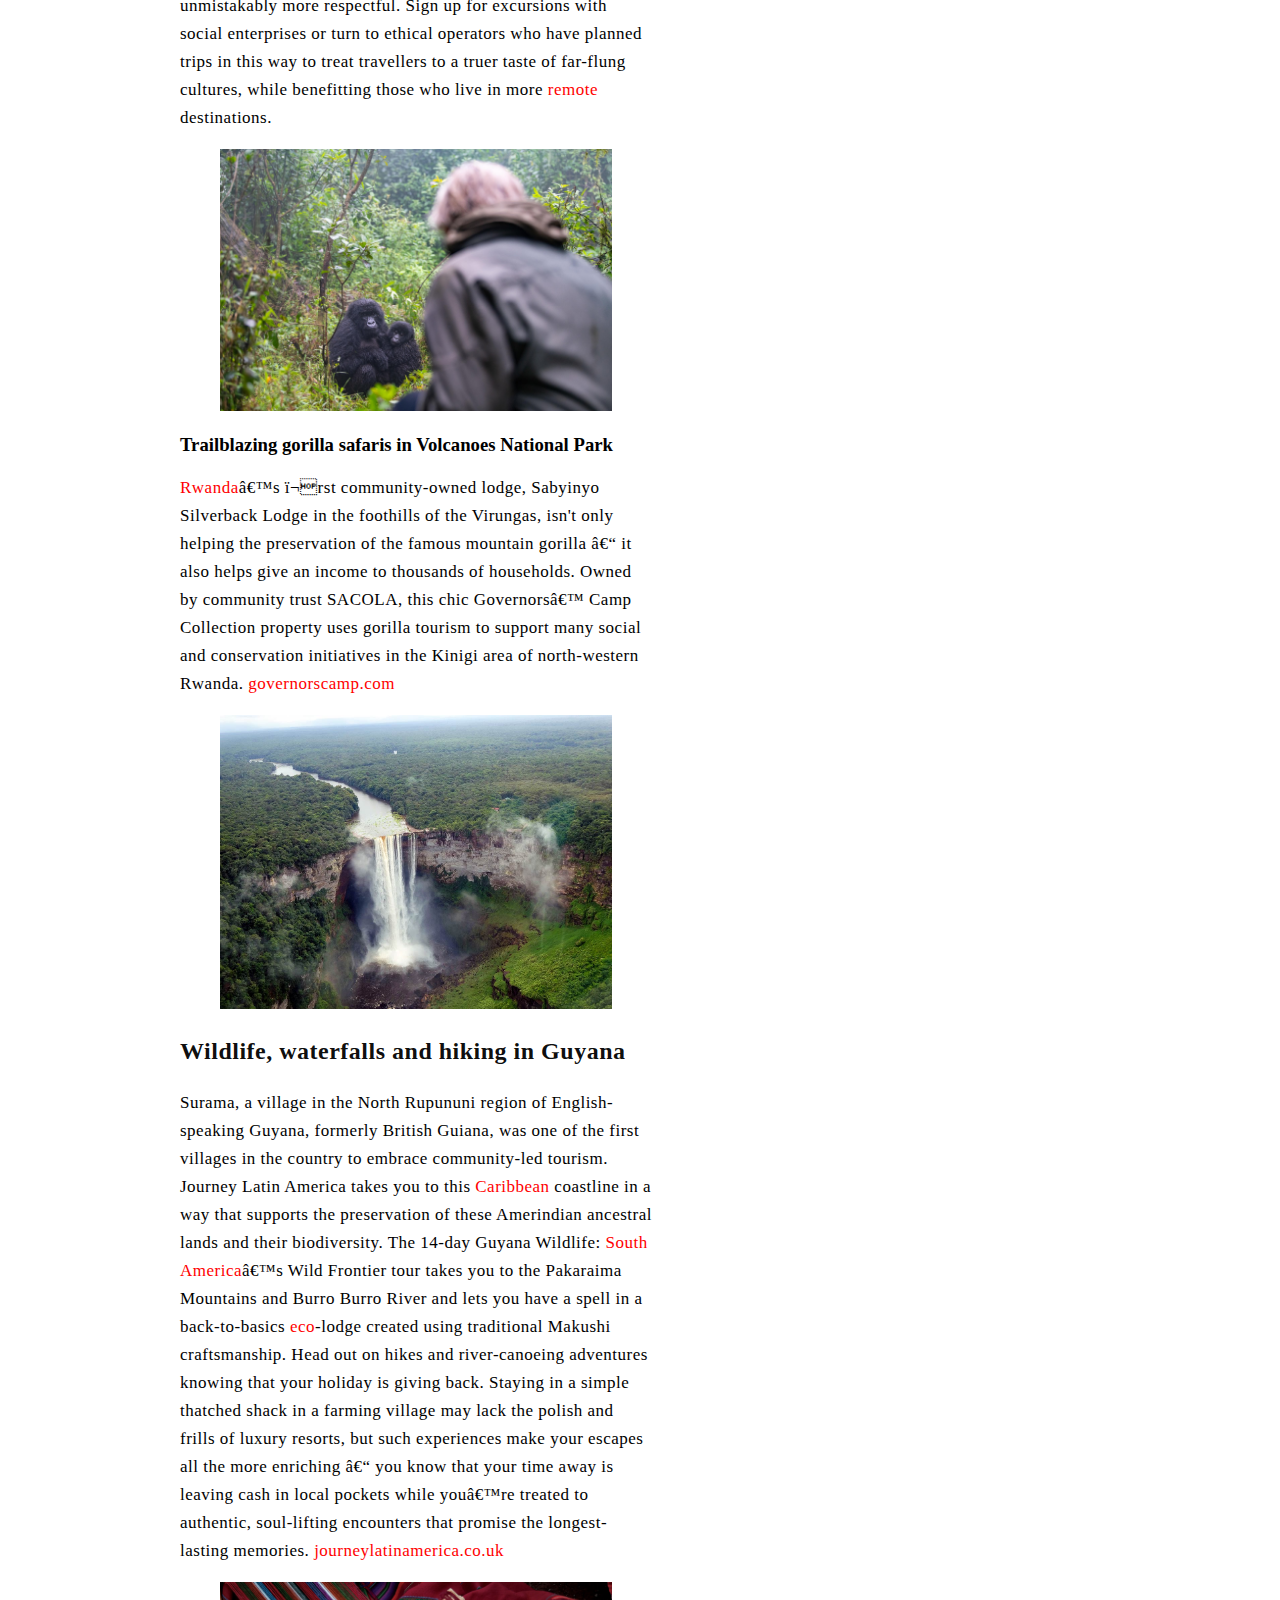
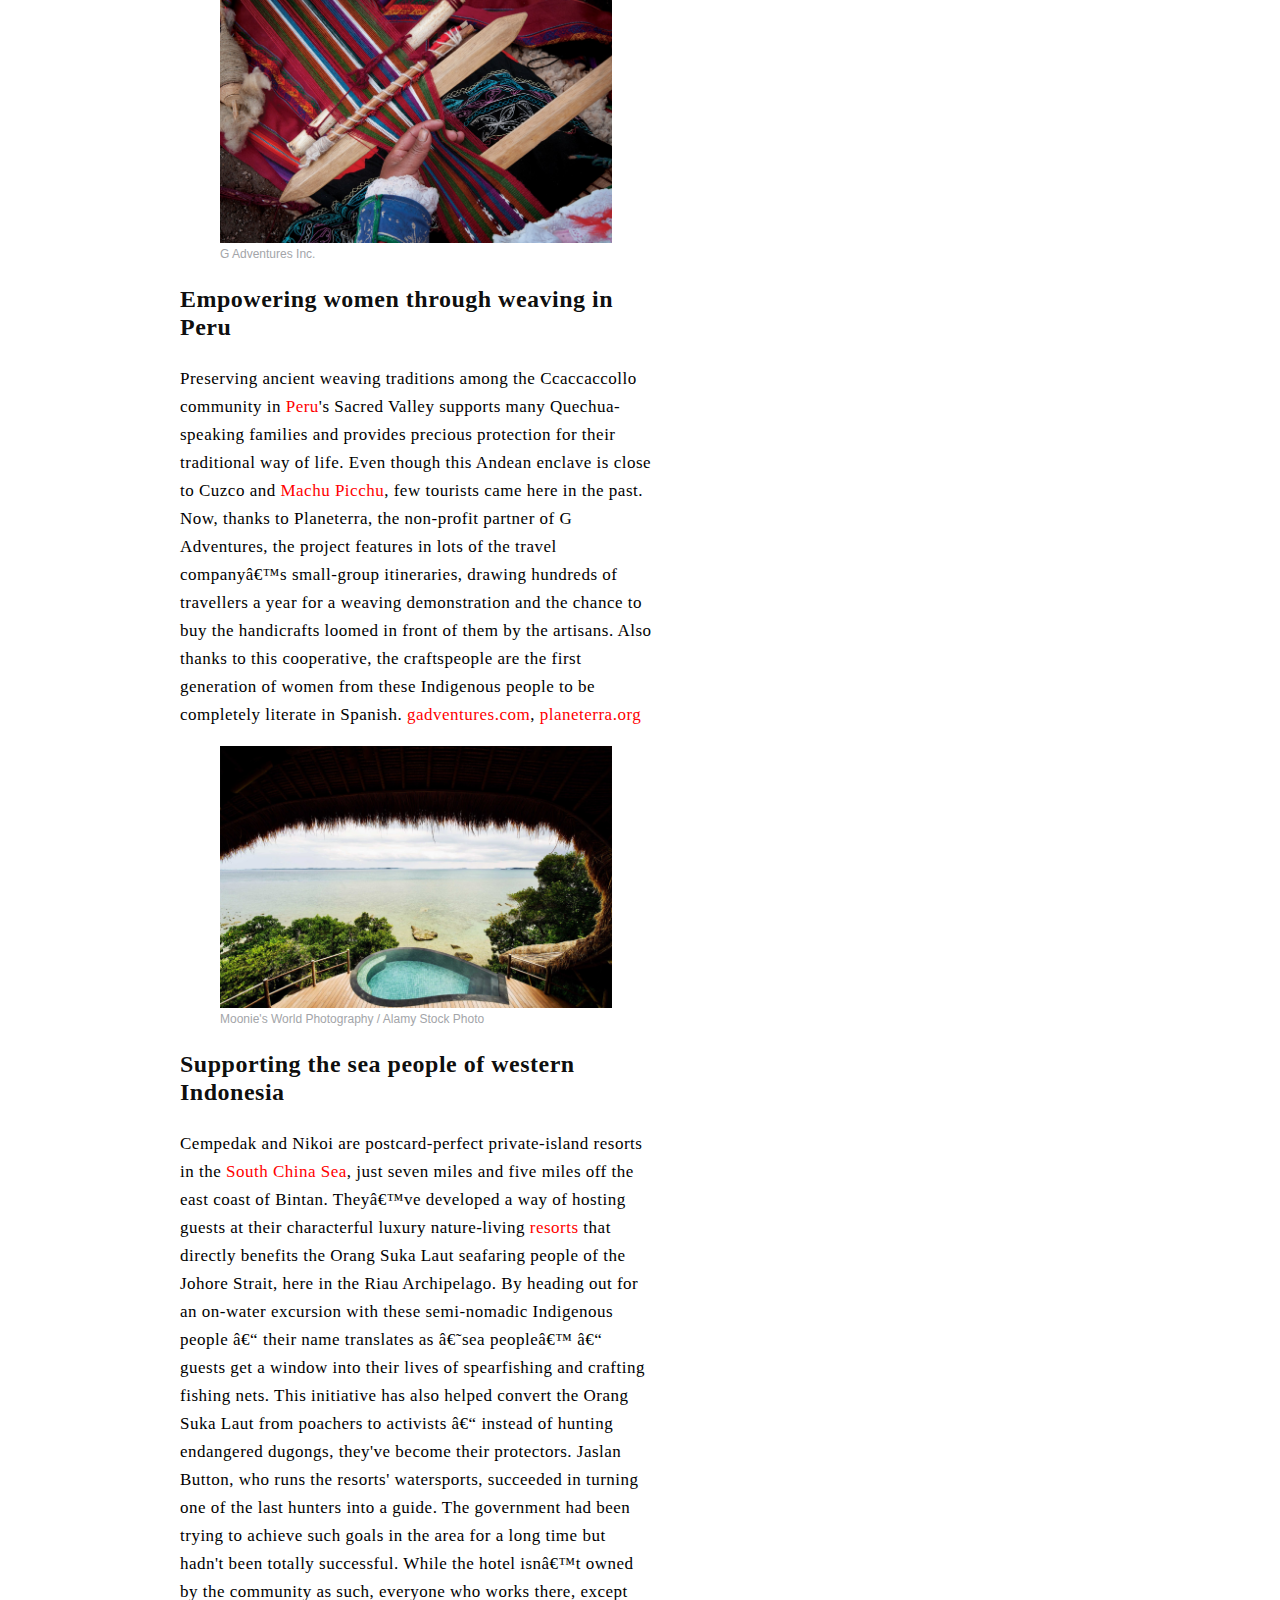
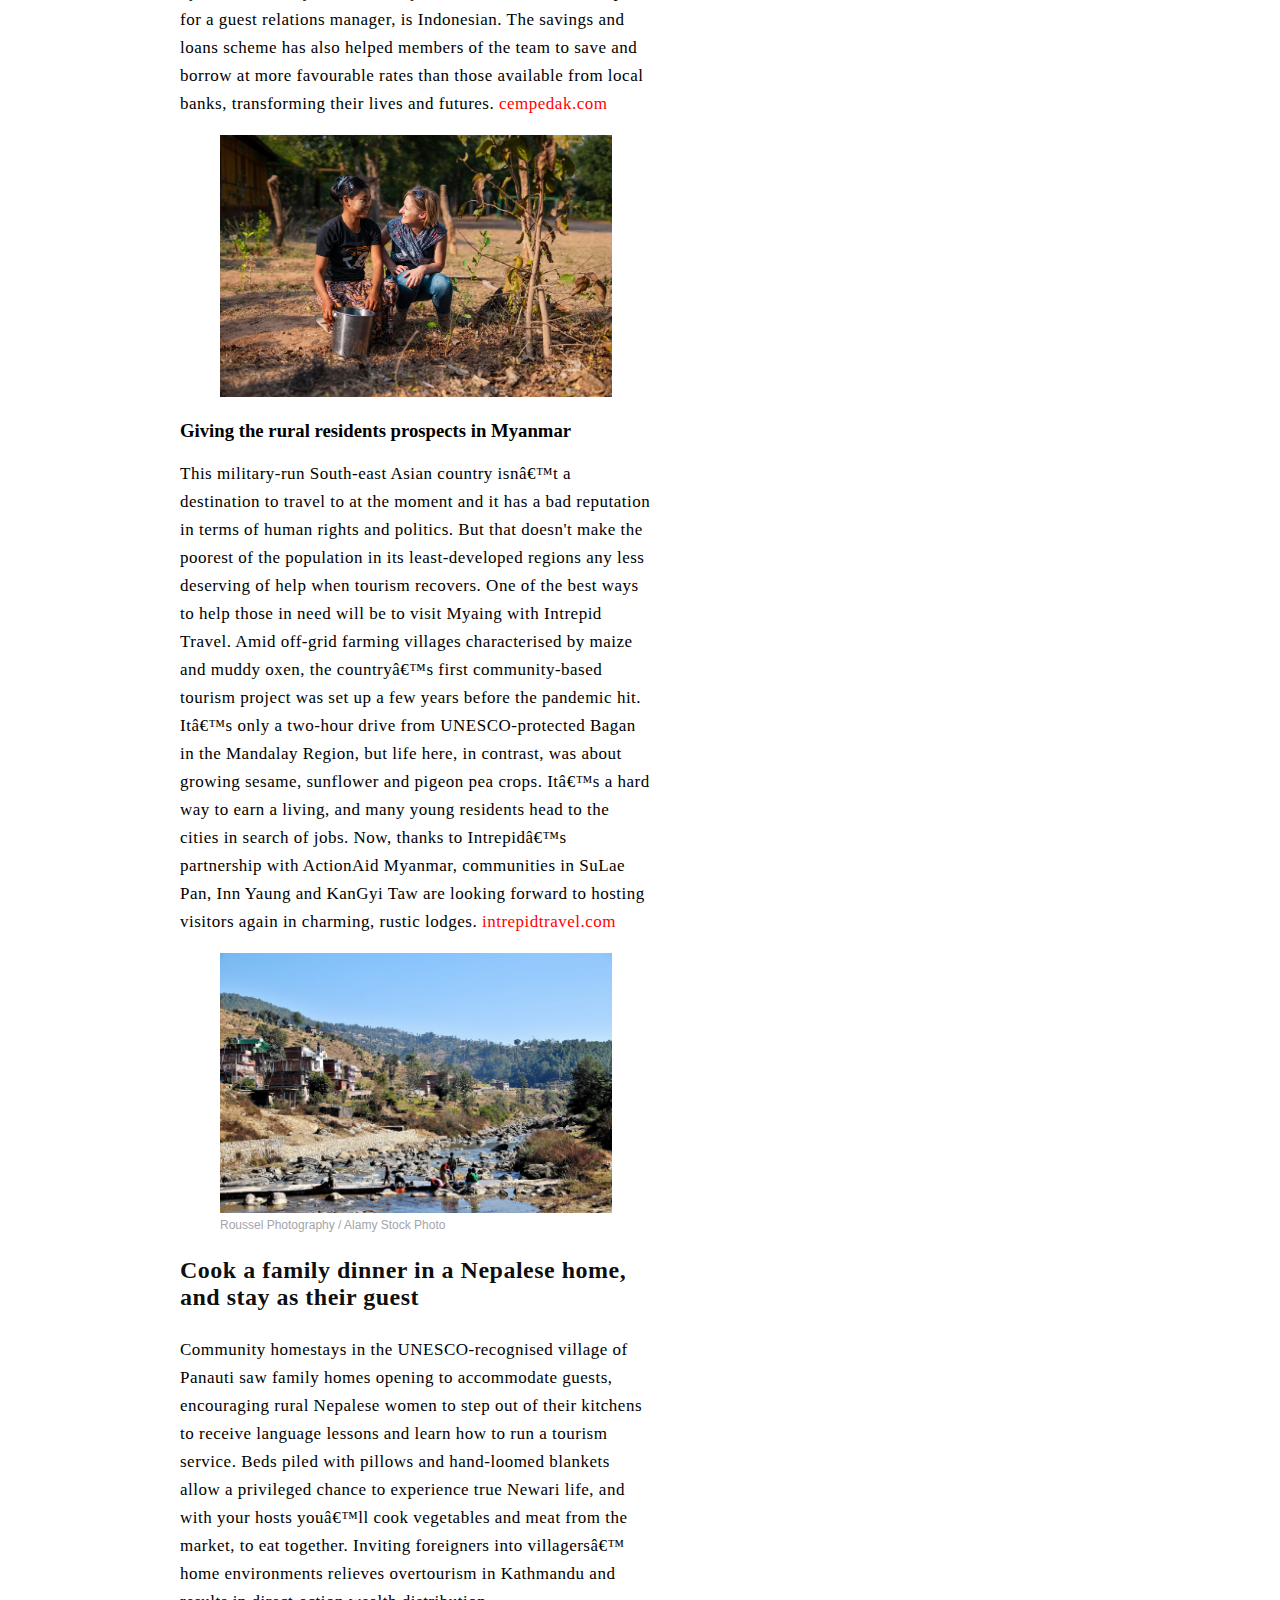
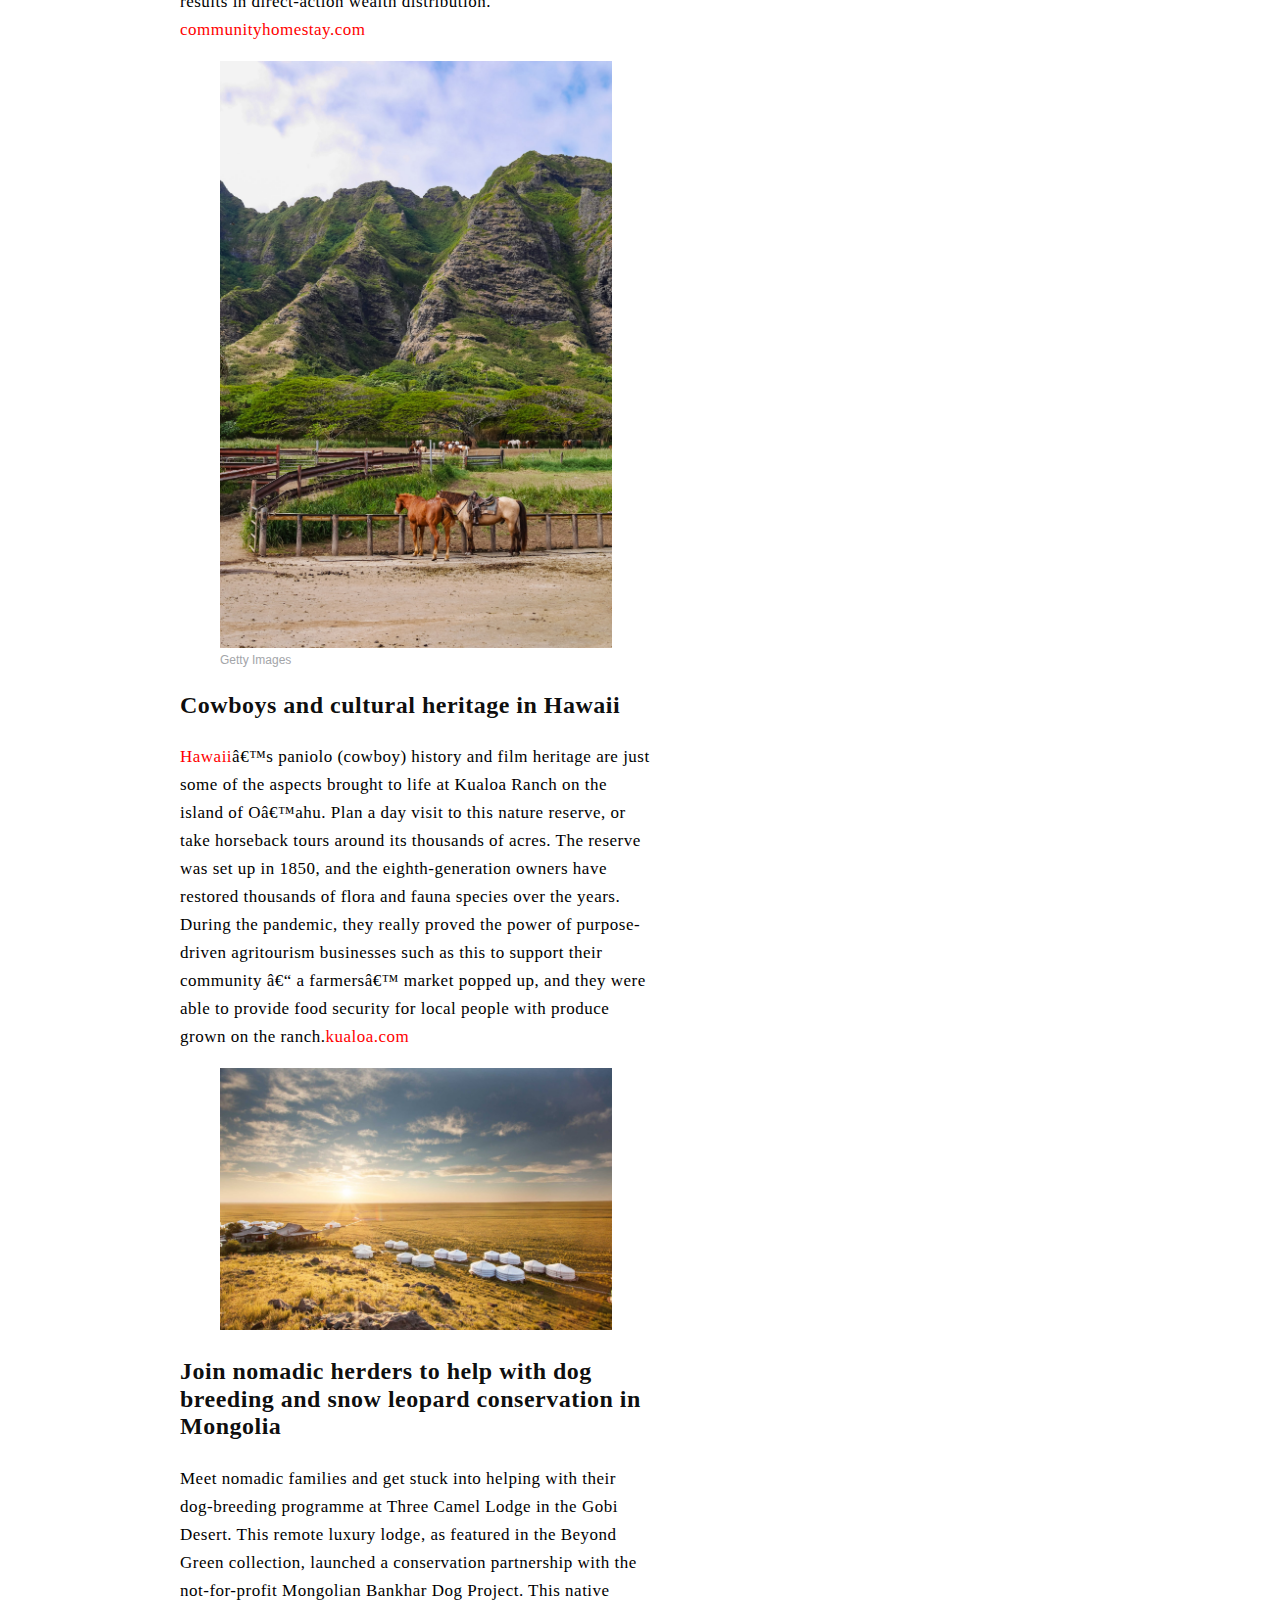
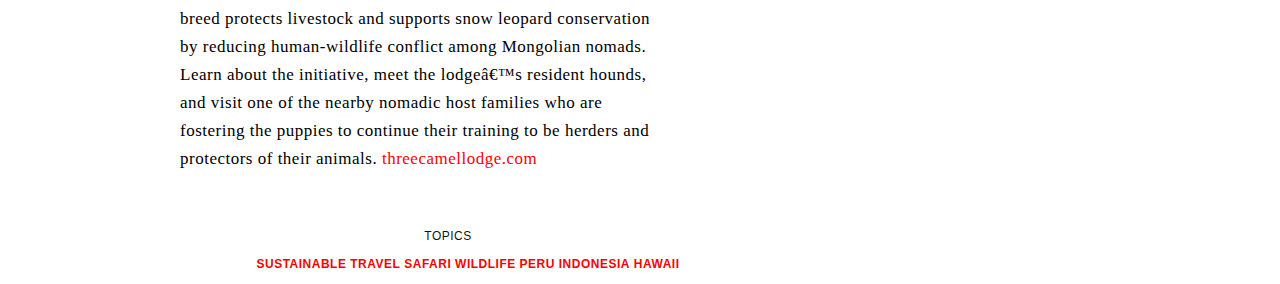
==== commit 3029155f: "CSS Last changes" ====
--- a/index.html
+++ b/index.html
@@ -7,36 +7,38 @@
         <title>
             Eight ways community-based tourism is changing life for locals - JAM Travel
         </title>
+        <link rel="stylesheet" href="Normalize.css">
+        <link rel="stylesheet" href="JAM-Style.css">
     </head>
     <body>
         <header>
             <!--Primera Foto Intro-->
-            <img src="imagenes/first.jpg" alt="Sabyinyo Silverback Lodge">
-            <small>
-                Sabyinyo Silverback Lodge
-            </small>
+            <figure>
+                <img src="imagenes/first.jpg" alt="Sabyinyo Silverback Lodge">
+                <figcaption>Sabyinyo Silverback Lodge</figcaption>
+            </figure>
             <!--Epígrafe/Sección del diario-->
-            <h4>
-                <a href="https://www.cntraveller.com/topic/inspiration">INSPIRATION</a>
-            </h4>
+            <ul id="Intro-Tags">
+                <li><a href="https://www.cntraveller.com/topic/inspiration">INSPIRATION</a></li>
+            </ul>
             <!--Título de la noticia-->
             <h1>
                 Eight ways community-based tourism is changing life for locals
             </h1>
             <!--Subtítulo de la noticia-->
-            <h3>
+            <h2 class="subt">
                 Sustainability editor Juliet Kinsman recommends community-based experiences designed specifically 
                 to benefit the places we visit, and their residents
-            </h3>
+            </h2>
             <!--Autora-->
-            <h4>
+            <span class="Author-Date">
                 BY 
                 <a href="https://www.cntraveller.com/profile/juliet-kinsman">JULIET KINSMAN</a>
-            </h4>
+            </span>
             <!--Fecha-->
-            <h5>
+            <span class="Author-Date">
                 11 September 2021
-            </h5> 
+            </span> 
         </header> 
         <!--Entrada de la noticia-->
         <article>
@@ -66,10 +68,12 @@
             </p>
             <!--Primera sección: Ruanda-->
             <section>
-                <img src="imagenes/rwanda.jpg" alt="Gorilla Tracking in Rwanda">
-                <h2>
+                <figure>
+                    <img src="imagenes/rwanda.jpg" alt="Gorilla Tracking in Rwanda">
+                </figure>
+                <h3 class="section.header">
                     Trailblazing gorilla safaris in Volcanoes National Park
-                </h2>
+                </h3>
                 <p>
                     <a href="https://www.cntraveller.com/gallery/rwanda-safari">Rwanda</a>’s ﬁrst community-owned 
                     lodge, Sabyinyo Silverback Lodge in the foothills of the Virungas, 
@@ -82,10 +86,12 @@
             </section>
             <!--Segunda sección: Guyana-->
             <section>
-                <img src="imagenes/guyana.jpeg" alt="Waterfall in Guyana">
-                <h2>
+                <figure>
+                    <img src="imagenes/guyana.jpeg" alt="Waterfall in Guyana">
+                </figure>
+                <h3 class="section-header">
                     Wildlife, waterfalls and hiking in Guyana
-                </h2>
+                </h3>
                 <p>
                     Surama, a village in the North Rupununi region of English-speaking Guyana, formerly British Guiana, 
                     was one of the first villages in the country to embrace community-led tourism. Journey Latin 
@@ -105,13 +111,13 @@
             </section>
             <!--Tercera sección: Perú-->
             <section>
-                <img src="imagenes/peru.jpeg" alt="Traditional weaving in Peru">
-                <small>
-                    G Adventures Inc.
-                </small>
-                <h2>
+                <figure>
+                    <img src="imagenes/peru.jpeg" alt="Traditional weaving in Peru">
+                    <figcaption>G Adventures Inc.</figcaption>
+                </figure>
+                <h3 class="section-header">
                     Empowering women through weaving in Peru
-                </h2>
+                </h3>
                 <p>
                     Preserving ancient weaving traditions among the Ccaccaccollo community in <a href="https://www.cntraveller.com/article/peru-denise-pozzi-escot-locals-guide">Peru</a>'s Sacred Valley supports 
                     many Quechua-speaking families and provides precious protection for their traditional way of life. 
@@ -128,13 +134,13 @@
             </section>
             <!--Cuarta sección: Indonesia-->
             <section>
-                <img src="imagenes/indonesia.jpg" alt="Cempedak Island Retreat in Indonesia">
-                <small>
-                    Moonie's World Photography / Alamy Stock Photo
-                </small>
-                <h2>
+                <figure>
+                    <img src="imagenes/indonesia.jpg" alt="Cempedak Island Retreat in Indonesia">
+                    <figcaption>Moonie's World Photography / Alamy Stock Photo</figcaption>
+                </figure>
+                <h3 class="section-header">
                     Supporting the sea people of western Indonesia
-                </h2>
+                </h3>
                 <p>
                     Cempedak and Nikoi are postcard-perfect private-island resorts in the
                     <a href="https://www.cntraveller.com/gallery/south-china-sea-islands">South China Sea</a>,
@@ -157,10 +163,12 @@
             </section>
             <!--Quinta sección: Myanmar--> 
             <section>
-                <img src="imagenes/myanmar.jpg" alt="Working with rural communities in Myanmmar">  
-                <h2>
+                <figure>
+                    <img src="imagenes/myanmar.jpg" alt="Working with rural communities in Myanmmar"> 
+                </figure> 
+                <h3 class="section.header">
                     Giving the rural residents prospects in Myanmar
-                </h2>
+                </h3>
                 <p>
                     This military-run South-east Asian country isn’t a destination to travel to at the moment and it has
                     a bad reputation in terms of human rights and politics. But that doesn't make the poorest of the 
@@ -178,13 +186,13 @@
             </section>
             <!--Sexta Sección: Nepal-->
             <section>
-                <img src="imagenes/nepal.jpg" alt="Panauti in Nepal">
-                <small>
-                    Roussel Photography / Alamy Stock Photo
-                </small>
-                <h2>
+                <figure>
+                    <img src="imagenes/nepal.jpg" alt="Panauti in Nepal">
+                    <figcaption>Roussel Photography / Alamy Stock Photo</figcaption>
+                </figure>
+                <h3 class="section-header">
                     Cook a family dinner in a Nepalese home, and stay as their guest
-                </h2>
+                </h3>
                 <p>
                     Community homestays in the UNESCO-recognised village of Panauti saw family homes opening to 
                     accommodate guests, encouraging rural Nepalese women to step out of their kitchens to receive 
@@ -197,13 +205,13 @@
             </section>
             <!--Septima sección: Hawaii-->
             <section>
-                <img src="imagenes/hawaii.jpeg" alt="Kualoa Ranch in Oahu">
-                <small>
-                    Getty Images
-                </small>
-                <h2>
+                <figure>
+                    <img src="imagenes/hawaii.jpeg" alt="Kualoa Ranch in Oahu">
+                    <figcaption>Getty Images</figcaption>
+                </figure>
+                <h3 class="section-header">
                     Cowboys and cultural heritage in Hawaii
-                </h2>
+                </h3>
                 <p>
                     <a href="https://www.cntraveller.com/gallery/hawaii-insider-tips">Hawaii</a>’s paniolo
                     (cowboy) history and film heritage are just some of the aspects brought to life at Kualoa Ranch on 
@@ -217,10 +225,12 @@
             </section>
             <!--Octava sección: Mongolia-->
             <section>
-                <img src="imagenes/mongolia.jpg" alt="Three Camel Lodge in Gobi Desert, Mongolia">
-                <h2>
+                <figure>
+                    <img src="imagenes/mongolia.jpg" alt="Three Camel Lodge in Gobi Desert, Mongolia">
+                </figure>
+                <h3 class="section-header">
                     Join nomadic herders to help with dog breeding and snow leopard conservation in Mongolia
-                </h2>
+                </h3>
                 <p>
                     Meet nomadic families and get stuck into helping with their dog-breeding programme at Three Camel 
                     Lodge in the Gobi Desert. This remote luxury lodge, as featured in the Beyond Green collection, 
@@ -235,15 +245,15 @@
         </article>
         <!--Tópicos finales-->
         <footer>
-            <h4>
-                TOPICS      
-                <a href="https://www.cntraveller.com/topic/sustainable-travel">SUSTAINABLE TRAVEL</a>    
-                <a href="https://www.cntraveller.com/topic/safari">SAFARI</a>    
-                <a href="https://www.cntraveller.com/topic/wildlife">WILDLIFE</a>    
-                <a href="https://www.cntraveller.com/topic/peru">PERU</a>    
-                <a href="https://www.cntraveller.com/topic/indonesia">INDONESIA</a>    
-                <a href="https://www.cntraveller.com/topic/hawaii">HAWAII</a>
-            </h4>
+            <span class="topic-h">Topics</span>  
+            <ul class="topic-list">
+                <li><a href="https://www.cntraveller.com/topic/sustainable-travel">SUSTAINABLE TRAVEL</a></li>
+                <li><a href="https://www.cntraveller.com/topic/safari">SAFARI</a></li>
+                <li><a href="https://www.cntraveller.com/topic/wildlife">WILDLIFE</a></li>
+                <li><a href="https://www.cntraveller.com/topic/peru">PERU</a></li>
+                <li><a href="https://www.cntraveller.com/topic/indonesia">INDONESIA</a></li>
+                <li><a href="https://www.cntraveller.com/topic/hawaii">HAWAII</a></li>
+            </ul>  
         </footer> 
     </body>
 </html>--- a/JAM-Style.css
+++ b/JAM-Style.css
@@ -0,0 +1,487 @@
+header{
+    text-align: center;
+    margin-top: 8px;
+    font-family: Zilla Slab,Lora,georgia,times,serif;
+    font-weight: 500;
+    font-size: 28px;
+    line-height: 30px;
+    margin-bottom: .6em;
+    letter-spacing: .5px;
+}
+header figure {
+    text-align: left;
+    display: block;
+    max-height: 600px;
+    width: auto;
+}
+
+figcaption {
+    float: none!important;
+    padding: 0!important;
+    font-family: Roboto,Arial,sans-serif;
+    color: #a3a5a9;
+    line-height: 15px;
+    letter-spacing: 0;
+    font-size: 12px;
+}
+article {
+    width: 65%;
+    float: left;
+    max-width: 1024px;
+    margin-left: auto;
+    margin-right: auto;
+    display: block;
+    box-sizing: border-box;
+    padding-right: 180px;
+    padding-left: 180px;
+}
+
+article p a:link {
+    color: red;
+    text-decoration: none;
+    font-weight: 500;
+}
+article p a:hover{
+    color:red
+}
+article p a:visited{
+    color:red
+}
+
+article img {
+    max-width: 100%;
+    height: auto;
+}
+
+aside {
+    width: 35%;
+    float:right;
+}
+
+footer {
+    margin-top: 36px;
+    width: 70%;
+    float: left;
+    text-align: center;
+}
+
+ul {
+    list-style-type: none;
+}
+footer .subs1text {
+    margin: 0 20px;
+    font-family: Zilla Slab,Lora,georgia,times,serif;
+    font-size: 22px;
+    font-weight: 700;
+    line-height: 1.36;
+    letter-spacing: -.17px;
+    color: rgba(0,0,0,.95);
+}
+
+footer .subs2text {
+    margin: 0 20px;
+    font-family: Zilla Slab,Lora,georgia,times,serif;
+    font-size: 22px;
+    font-weight: 700;
+    line-height: 1.36;
+    letter-spacing: -.17px;
+    text-transform: uppercase;
+    color: red;
+}
+
+footer .subscription-button a {
+    text-decoration: none;
+}
+h1 {
+    font-family: Zilla Slab,Lora,georgia,times,serif;
+    font-weight: 500;
+    font-size: 28px;
+    line-height: 30px;
+    display: block;
+    margin-block-start: 0.67em;
+    margin-block-end: 0.67em;
+    margin-inline-start: 0px;
+    margin-inline-end: 0px;
+    margin: .67em 0;
+    width: 60%;
+    height: 250px;
+    box-sizing: border-box;
+}
+#Intro-Tags {
+    list-style: none;
+    list-style-type: disc;
+    font-family: Roboto Condensed,Arial Narrow,arial,sans-serif;
+    font-size: 12px;
+    line-height: 16px;
+    letter-spacing: .5px;
+    width: 60%;
+    text-transform: uppercase;
+}
+#Intro-Tags a:link {
+    color: red;
+    text-decoration: none;
+    font-weight: 700;
+}
+#Intro-Tags a:hover{
+    color:red
+}
+#Intro-Tags a:visited{
+    color:red
+}
+#Intro-Tags li {
+    display: inline;
+    text-align: -webkit-match-parent
+}
+
+article p {
+    font-family: "PT Serif",georgia,times,serif;
+    margin-top: 28px;
+    margin-bottom: 28px;
+    line-height: 28px;
+    letter-spacing: .5px;
+    font-size: 17px;
+    display: block;
+    margin-block-start: 1em;
+    margin-block-end: 1em;
+    margin-inline-start: 0px;
+    margin-inline-end: 0px;
+    font-family: "PT Serif",georgia,times,serif;
+}
+
+.section-header {
+    font-family: Zilla Slab,Lora,georgia,times,serif;
+    font-size: 24px;
+    letter-spacing: .5px;
+    color: rgba(0,0,0,.95);
+    font-weight: 700;
+}
+
+.other-article {
+    font-weight: 700;
+    box-sizing: border-box;
+    font-size: 17px;
+}
+.other-article a:link {
+    color: red;
+    text-decoration: none;
+    font-style: italic;
+    font-weight: 500;
+}
+.other-article a:hover{
+    color:red
+}
+.other-article a:visited{
+    color:red
+}
+.RS-Tags {
+    font-family: Roboto Condensed,Arial Narrow,arial,sans-serif;
+    font-size: 12px;
+    line-height: 16px;
+    letter-spacing: .5px;
+    text-transform: uppercase;
+    border-top: 1px solid #d7d7d9;
+}
+.RS-Tags a:link {
+    color: red;
+    text-decoration: none;
+    font-weight: 700;
+}
+.RS-Tags a:hover{
+    color:red
+}
+.RS-Tags a:visited{
+    color:red
+}
+.RS-H {
+    text-align: center;
+    text-transform: uppercase;
+    font-size: 20px;
+    font-weight: 700;
+    color: rgba(0,0,0,.95);
+    font-family: Roboto Condensed,Arial Narrow,arial,sans-serif;
+    margin-bottom: 12px;
+    margin-top: .6em;
+    letter-spacing: .5px;
+    box-sizing: border-box;
+    margin-block-start: 0.83em;
+    margin-block-end: 0.83em;
+    margin-inline-start: 0px;
+    margin-inline-end: 0px;
+}
+article img {
+    width: 800px;
+}
+.First-Character {
+    font-family: Zilla Slab,Lora,georgia,times,serif;
+    font-size: 48px;
+    font-weight: 400;
+    float: left;
+    margin: 2px 10px 2px 0;
+    padding: 8px 2px 8px 5px;
+    border-top: 2px solid #e90606;
+    border-left: 2px solid #e90606;
+    box-sizing: border-box;
+}
+.Author-Date {
+    text-align: left;
+    color: #8b8d91;
+    text-transform: uppercase;
+    line-height: 1.85;
+    letter-spacing: .5px;
+    font-family: Zilla Slab,Lora,georgia,times,serif;
+    font-size: 12px;
+    display: block;
+    padding: 0;
+}
+.topic-h {
+    font-family: Roboto Condensed,Arial Narrow,arial,sans-serif;
+    font-size: 12px;
+    line-height: 16px;
+    letter-spacing: .5px;
+    text-transform: uppercase;
+    color: rgba(0,0,0,.95);
+}
+.topic-list {
+    list-style: none;
+    list-style-type: disc;
+    font-family: Roboto Condensed,Arial Narrow,arial,sans-serif;
+    font-size: 12px;
+    line-height: 16px;
+    letter-spacing: .5px;
+    text-transform: uppercase;
+    color: rgba(0,0,0,.95);
+}
+.topic-list a:link {
+    color: red;
+    text-decoration: none;
+    font-weight: 700;
+}
+.topic-list a:hover{
+    color:red
+}
+.topic-list a:visited{
+    color:red
+}
+.topic-list li {
+    display: inline;
+}
+
+.title-container {
+    text-align: center;
+    width: 100%;
+}
+.Author-Date a:link {
+    text-transform: uppercase;
+    text-decoration: none;
+    color: red;
+}
+footer .RedCaption {
+    color: #e90606;
+    font-size: 22px!important;
+    font-weight: 700;
+    box-sizing: border-box;
+    font-family: Zilla Slab,Lora,georgia,times,serif;
+    letter-spacing: .5px;
+    width: 30%;
+}
+
+footer .LB {
+    display: inline;
+    border-top: 1px solid #d7d7d9;
+}
+
+footer .LB-Span {
+    width: 40%;
+}
+
+footer .BlackCaption {
+    color: rgba(0,0,0,.95);
+    font-size: 22px!important;
+    font-weight: 500;
+    box-sizing: border-box;
+    font-family: Zilla Slab,Lora,georgia,times,serif;
+    letter-spacing: .5px;
+    width: 30%;
+}
+
+.email-input {
+    color: #8b8d91;
+    font-size: 16px;
+    width: 60%;
+    border-radius: 5px;
+    border: 1px solid #000001;
+    background-color: #f0f1f2;
+    padding: 8px;
+    height: 39px;
+    line-height: normal;
+    font: inherit;
+    margin: 0;
+    box-sizing: border-box;
+}
+
+.Newsletter-button {
+    margin: 0 0 0 5px;
+    width: 150px;
+    background: #e90606;
+    color: #fff;
+    border: 2px solid #e90606;
+    border-radius: 3px;
+    font-size: 12px;
+    font-weight: 700;
+    line-height: 16px;
+    padding: 10px 12px;
+    transition: all .1s ease-in-out;
+    letter-spacing: 1.21px;
+    text-transform: uppercase;
+    font: inherit;
+    box-sizing: border-box;    
+    -webkit-writing-mode: horizontal-tb !important;
+    text-rendering: auto;
+    word-spacing: normal;
+    text-indent: 0px;
+    text-shadow: none;
+    display: inline-block;
+    text-align: center;
+    align-items: flex-start;
+    cursor: default;
+}
+
+.ToS {
+    font-size: 12px;
+    margin: 20px auto 0;
+    width: calc(100% - 20px);
+    line-height: 1.5;
+    box-sizing: border-box;
+    display: block;
+    letter-spacing: .5px;
+}
+
+.ToS a:link {
+    color: red;
+    text-decoration: none;
+    font-weight: 700;
+}
+.ToS a:hover{
+    color:red
+}
+.ToS a:visited{
+    color:red
+}
+.w-mail {
+    font-family: Roboto Condensed,Arial Narrow,arial,sans-serif;
+    font-weight: 700;
+    font-size: 14px;
+    letter-spacing: .25px;
+    text-align: center;
+    text-transform: uppercase;
+    margin-bottom: 10px;
+    margin-left: auto;
+    margin-right: auto;
+    max-width: 640px;
+    width: 100%;
+    color: rgba(0,0,0,.95);
+    display: block;
+    margin-block-start: 1em;
+    margin-block-end: 1em;
+    margin-inline-start: 0px;
+    margin-inline-end: 0px;
+    box-sizing: border-box;
+    line-height: 28px;
+    margin-top: 28px;
+}
+.w-mail a:link {
+    color: red;
+    text-decoration: none;
+    font-weight: 700;
+}
+.w-mail a:hover{
+    color:red
+}
+.w-mail a:visited{
+    color:red
+}
+.Extra-Articles {
+    font-size: 20px;
+    width: auto!important;
+    text-transform: uppercase;
+    margin-bottom: 24px;
+    text-align: center;
+    font-family: Roboto Condensed,Arial Narrow,arial,sans-serif;
+    font-weight: 700;
+    color: rgba(0,0,0,.95);
+    flex-basis: 100%;
+    display: block;
+    margin-block-start: 0.83em;
+    margin-block-end: 0.83em;
+    margin-inline-start: 0px;
+    margin-inline-end: 0px;
+    box-sizing: border-box;
+}
+
+.otherpic {
+    width: 60%;
+    height: auto;
+}
+
+.otherpic a:link{
+    text-decoration: none;
+
+}
+.otherart-l a:link {
+    color: red;
+    text-decoration: none;
+    font-weight: 700;
+    font-family: Zilla Slab,Lora,georgia,times,serif;
+    text-transform: uppercase;
+}
+.otherart-l a:hover{
+    color:red
+}
+.otherart-l a:visited{
+    color:red
+}
+
+.otherart-h a:link{
+    font-weight: 400;
+    margin-bottom: 4px;
+    text-decoration: none;
+    font-family: Zilla Slab,Lora,georgia,times,serif;
+    line-height: 1.38;
+    font-size: 24px;
+    letter-spacing: .5px;
+    box-sizing: border-box;
+}
+.otherart-s {
+    display: block;
+    box-sizing: border-box;
+    letter-spacing: .51px;
+    line-height: 1.6;
+    font-family: "PT Serif",georgia,times,serif;
+    font-size: 16px;
+    color: rgba(0,0,0,.95);
+    -webkit-text-size-adjust: 100%;
+}
+
+aside .RS-Header {
+    box-sizing: border-box;
+    font-weight: 400;
+    font-family: Zilla Slab,Lora,georgia,times,serif;
+    font-size: 16px;
+    line-height: 24px;
+    letter-spacing: 0;
+    color: rgba(0,0,0,.95);
+    text-decoration: none;
+}
+aside a {
+    text-decoration: none;
+}
+
+.subt {
+    box-sizing: border-box;
+    font-weight: 400;
+    font-family: Zilla Slab,Lora,georgia,times,serif;
+    font-size: 20px;
+    line-height: 24px;
+    letter-spacing: 0;
+    color: rgba(0,0,0,.95);
+}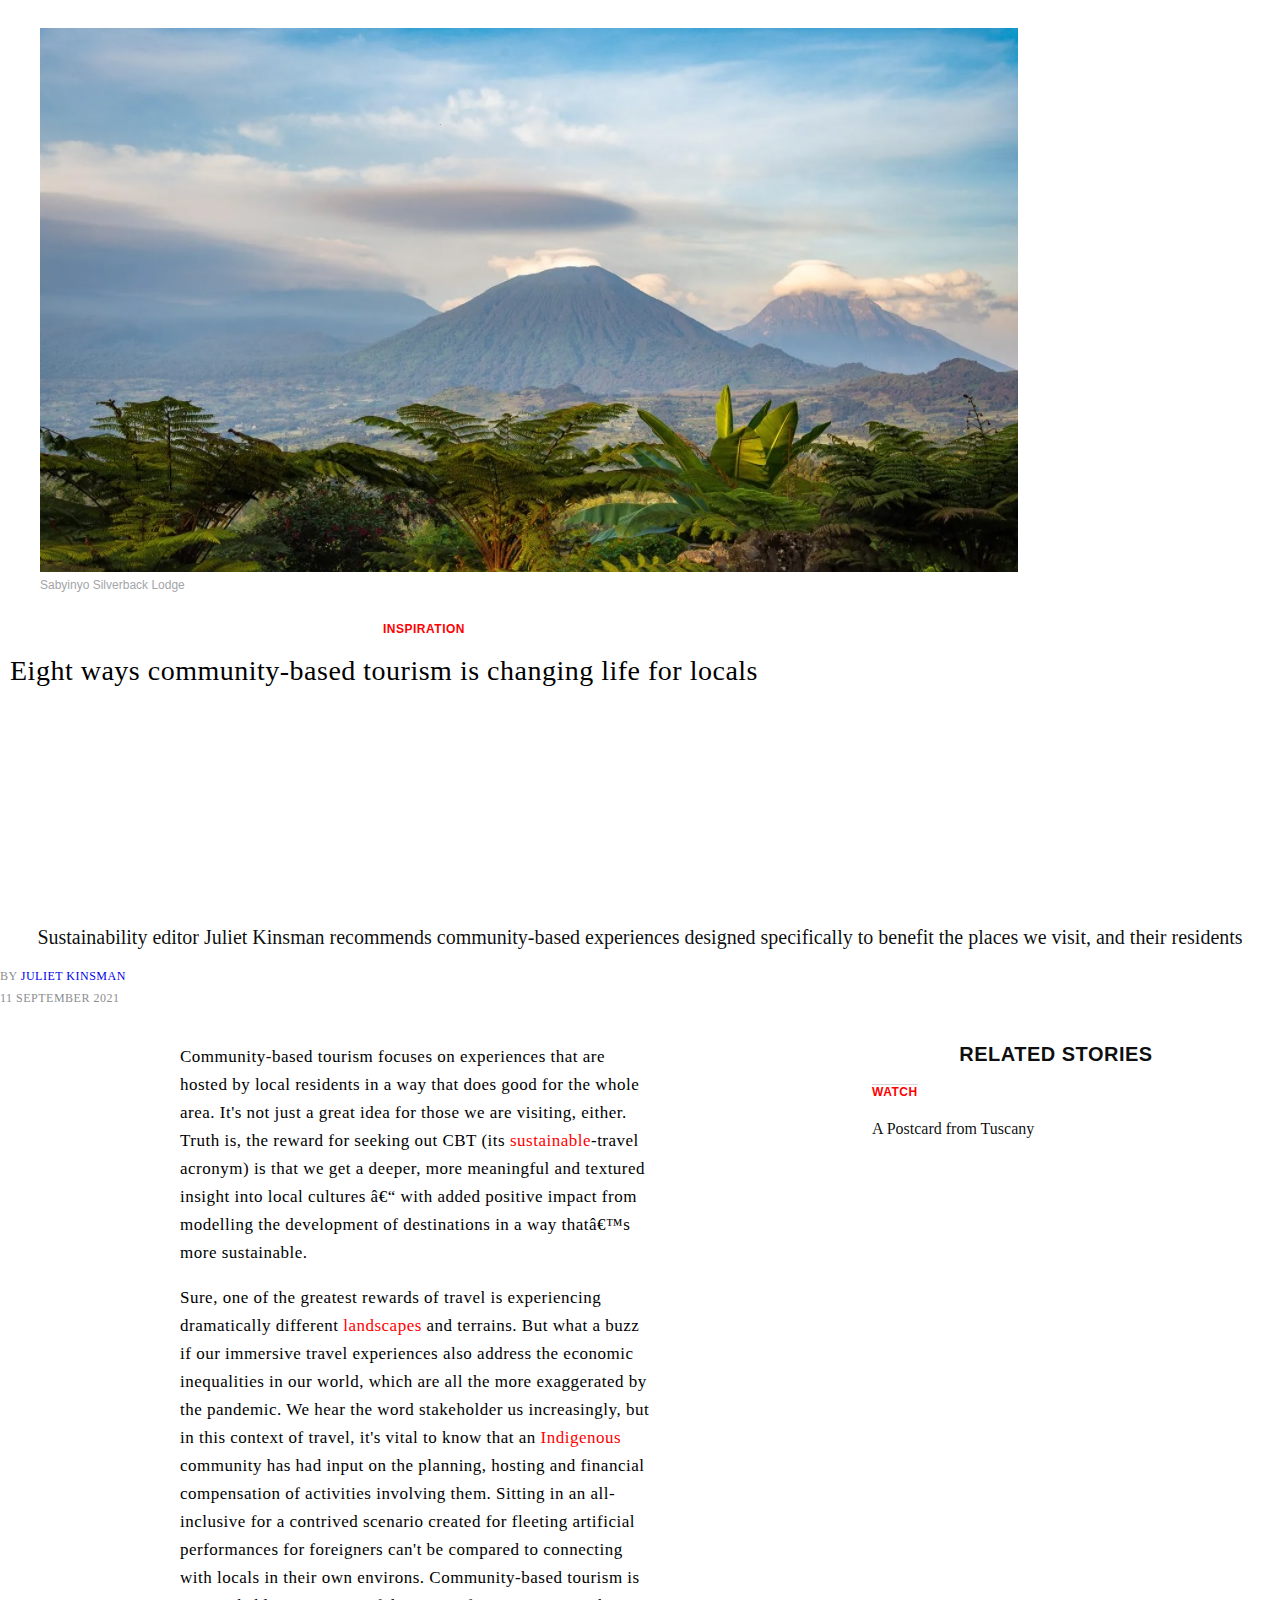
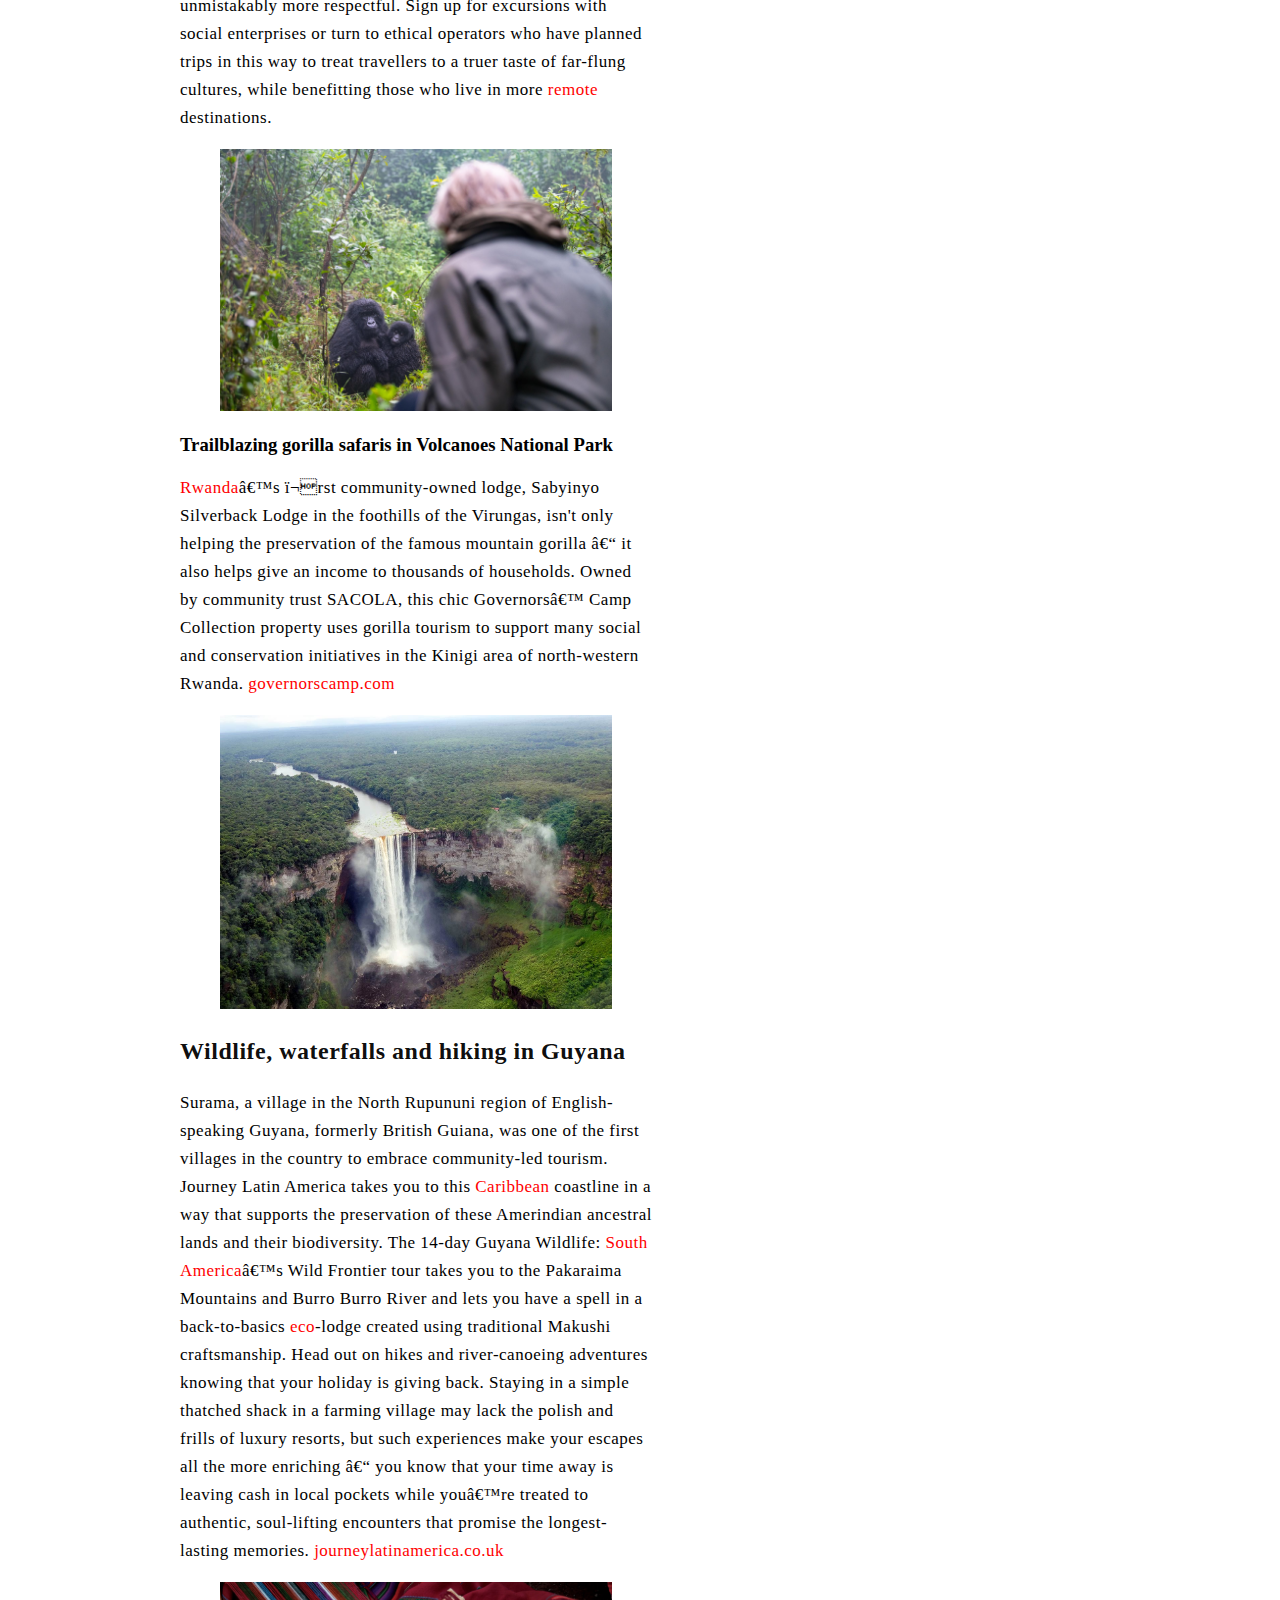
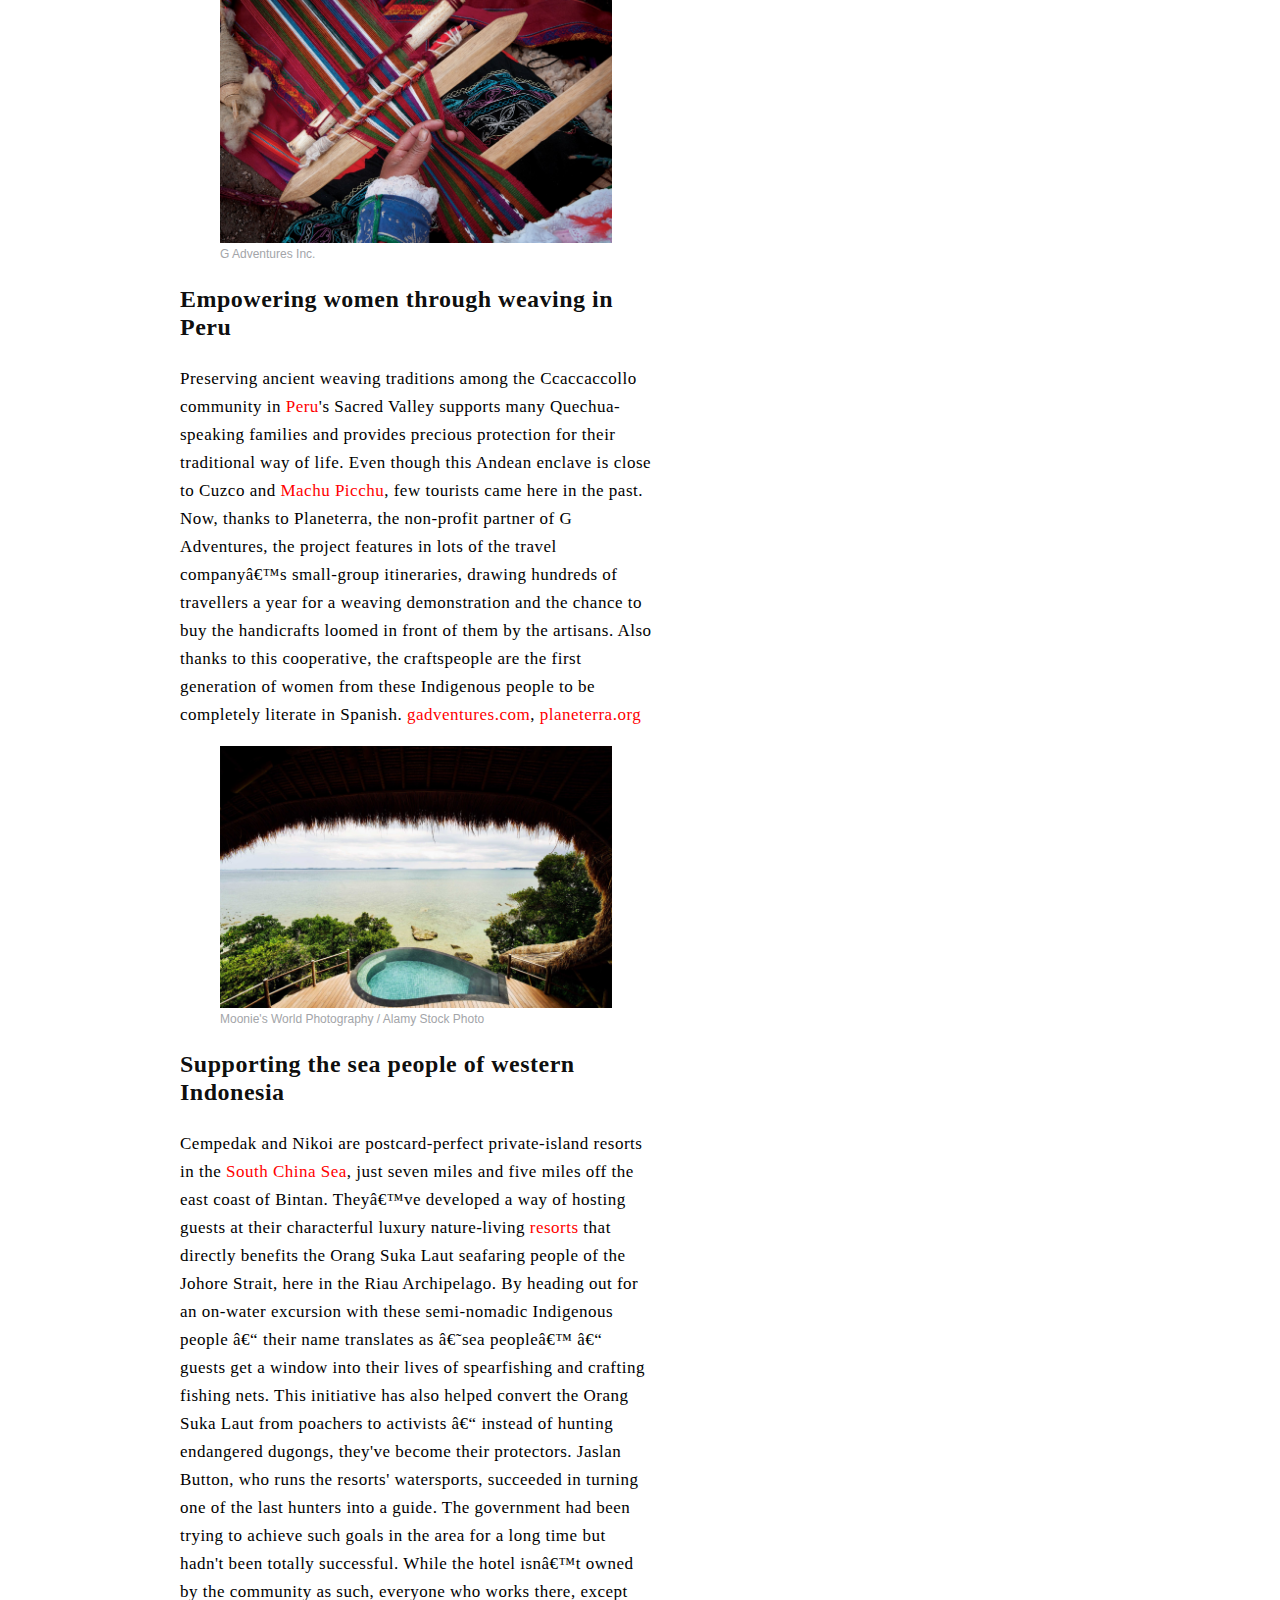
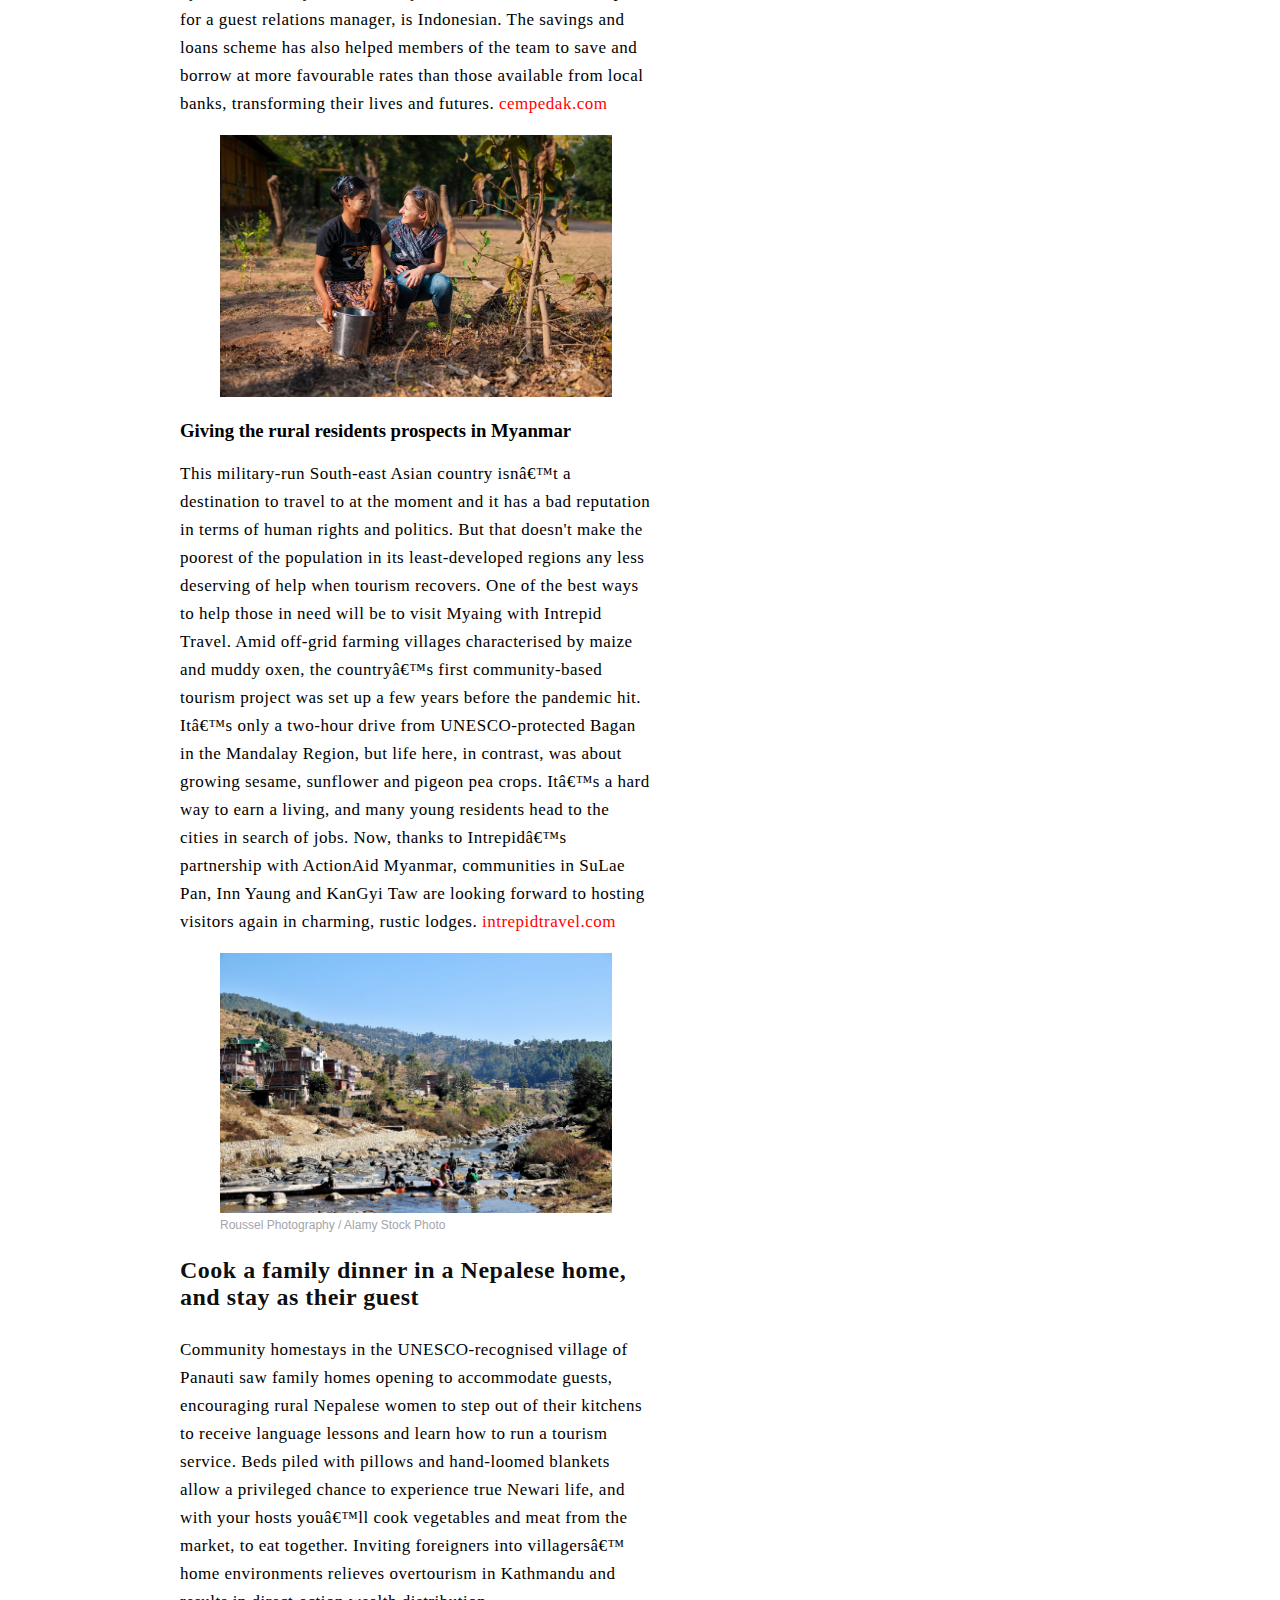
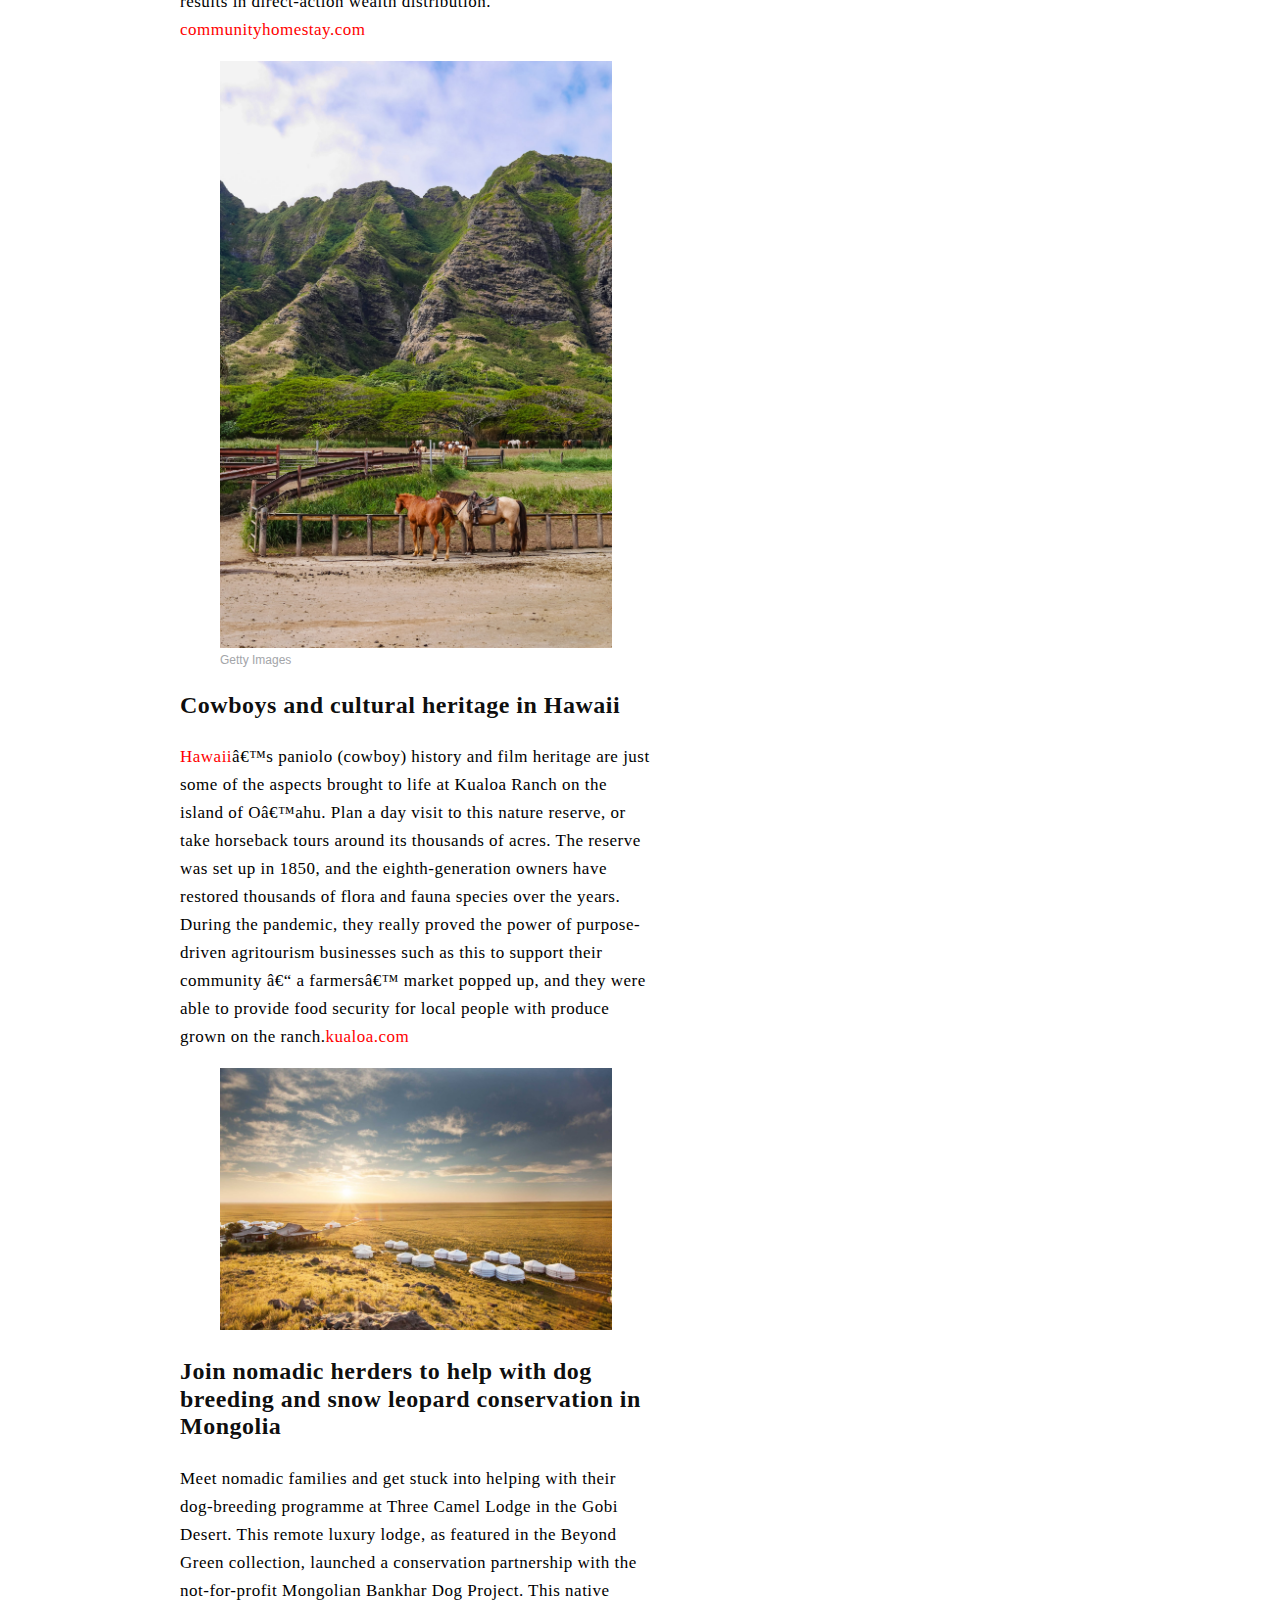
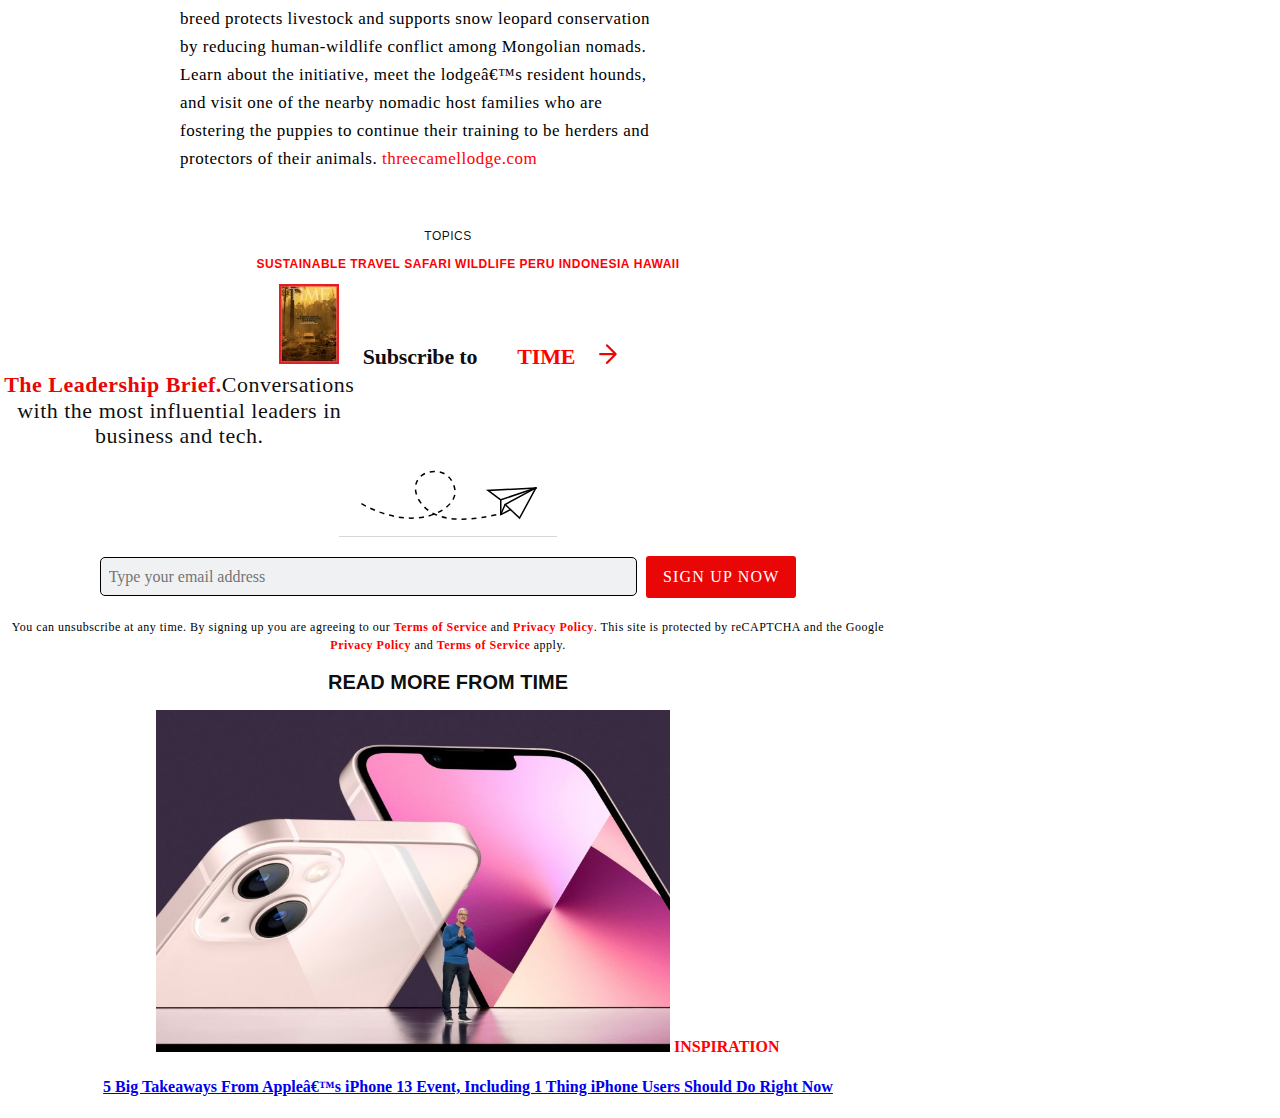
==== commit ddf801e1: "Final update" ====
--- a/index.html
+++ b/index.html
@@ -243,6 +243,22 @@
                 </p>
             </section>
         </article>
+        <aside>
+            <h2 class="RS-H">
+                Related Stories
+            </h2>
+            <ul>
+                <li>
+                    <span class="RS-Tags"><a href="">Watch</a></span>
+                    <a href="https://www.cntraveller.com/video/watch/a-postcard-from-tuscany">
+                        <h3 class="RS-Header">
+                            A Postcard from Tuscany
+                        </h3>
+                        <video src="blob:https://www.cntraveller.com/09b8f82a-5867-4d9e-9b21-67c08cf084e7"></video>
+                    </a>
+                </li>
+            </ul>
+        </aside>
         <!--Tópicos finales-->
         <footer>
             <span class="topic-h">Topics</span>  
@@ -254,6 +270,42 @@
                 <li><a href="https://www.cntraveller.com/topic/indonesia">INDONESIA</a></li>
                 <li><a href="https://www.cntraveller.com/topic/hawaii">HAWAII</a></li>
             </ul>  
+            <div class="subscription-button">
+                <a href="https://time.com/subscribe/emea-subs/">
+                    <img src="apple-event-images/F1.jpg" alt="TIMEMAG">
+                    <span class="subs1text">Subscribe to</span><span class="subs2text">TIME</span>
+                    <img src="apple-event-images/F2.png" alt="Arrow">
+                </a>
+            </div>
+            <div class="LB">
+                <div class="LB-Span">
+                    <span class="RedCaption">The Leadership Brief.</span><span class="BlackCaption">Conversations with the most influential leaders in business and tech.</span>
+                </div>
+                <img src="apple-event-images/F3.svg" alt="Paper airplane flying">
+            </div>
+            <div class="mail-button">
+                <input type="text" name="email" placeholder="Type your email address" id="email" class="email-input" required pattern="[^@\s]+@[^@\s]+\.[^@\s]+">
+                <button type="button" class="Newsletter-button">Sign up now</button>
+            </div>
+            <div>
+                <span class="ToS">You can unsubscribe at any time. By signing up you are agreeing to our 
+                    <a href="https://time.com/privacy/privacy_terms_service.html">Terms of Service</a> and 
+                    <a href="https://time.com/privacy/privacy_policy.html">Privacy Policy</a>. This site is protected by reCAPTCHA and the Google <a href="https://policies.google.com/privacy">Privacy Policy</a>  and <a href="https://policies.google.com/terms">Terms of Service</a> apply.</span>
+            </div>
+            <span class="Extra-Articles">Read more from Time</span>
+            <ul>
+                <li>
+                    <a href="apple-event.html"><img class="otherpic" src="apple-event-images/image1.jpg" alt="Tim Cook"></a>
+                    <span class="otherart-l"><a href="https://www.cntraveller.com/topic/inspiration">Inspiration</a> 
+                        </span>
+                    <a href="apple-event.html">
+                        <h4 class="otherart-h">
+                            5 Big Takeaways From Apple’s iPhone 13 Event, Including 1 Thing iPhone Users Should Do 
+                            Right Now
+                        </h4>
+                    </a>
+                </li>
+            </ul>
         </footer> 
     </body>
 </html>--- a/JAM-Style.css
+++ b/JAM-Style.css
@@ -273,7 +273,7 @@
 .Author-Date a:link {
     text-transform: uppercase;
     text-decoration: none;
-    color: red;
+    color: reds;
 }
 footer .RedCaption {
     color: #e90606;
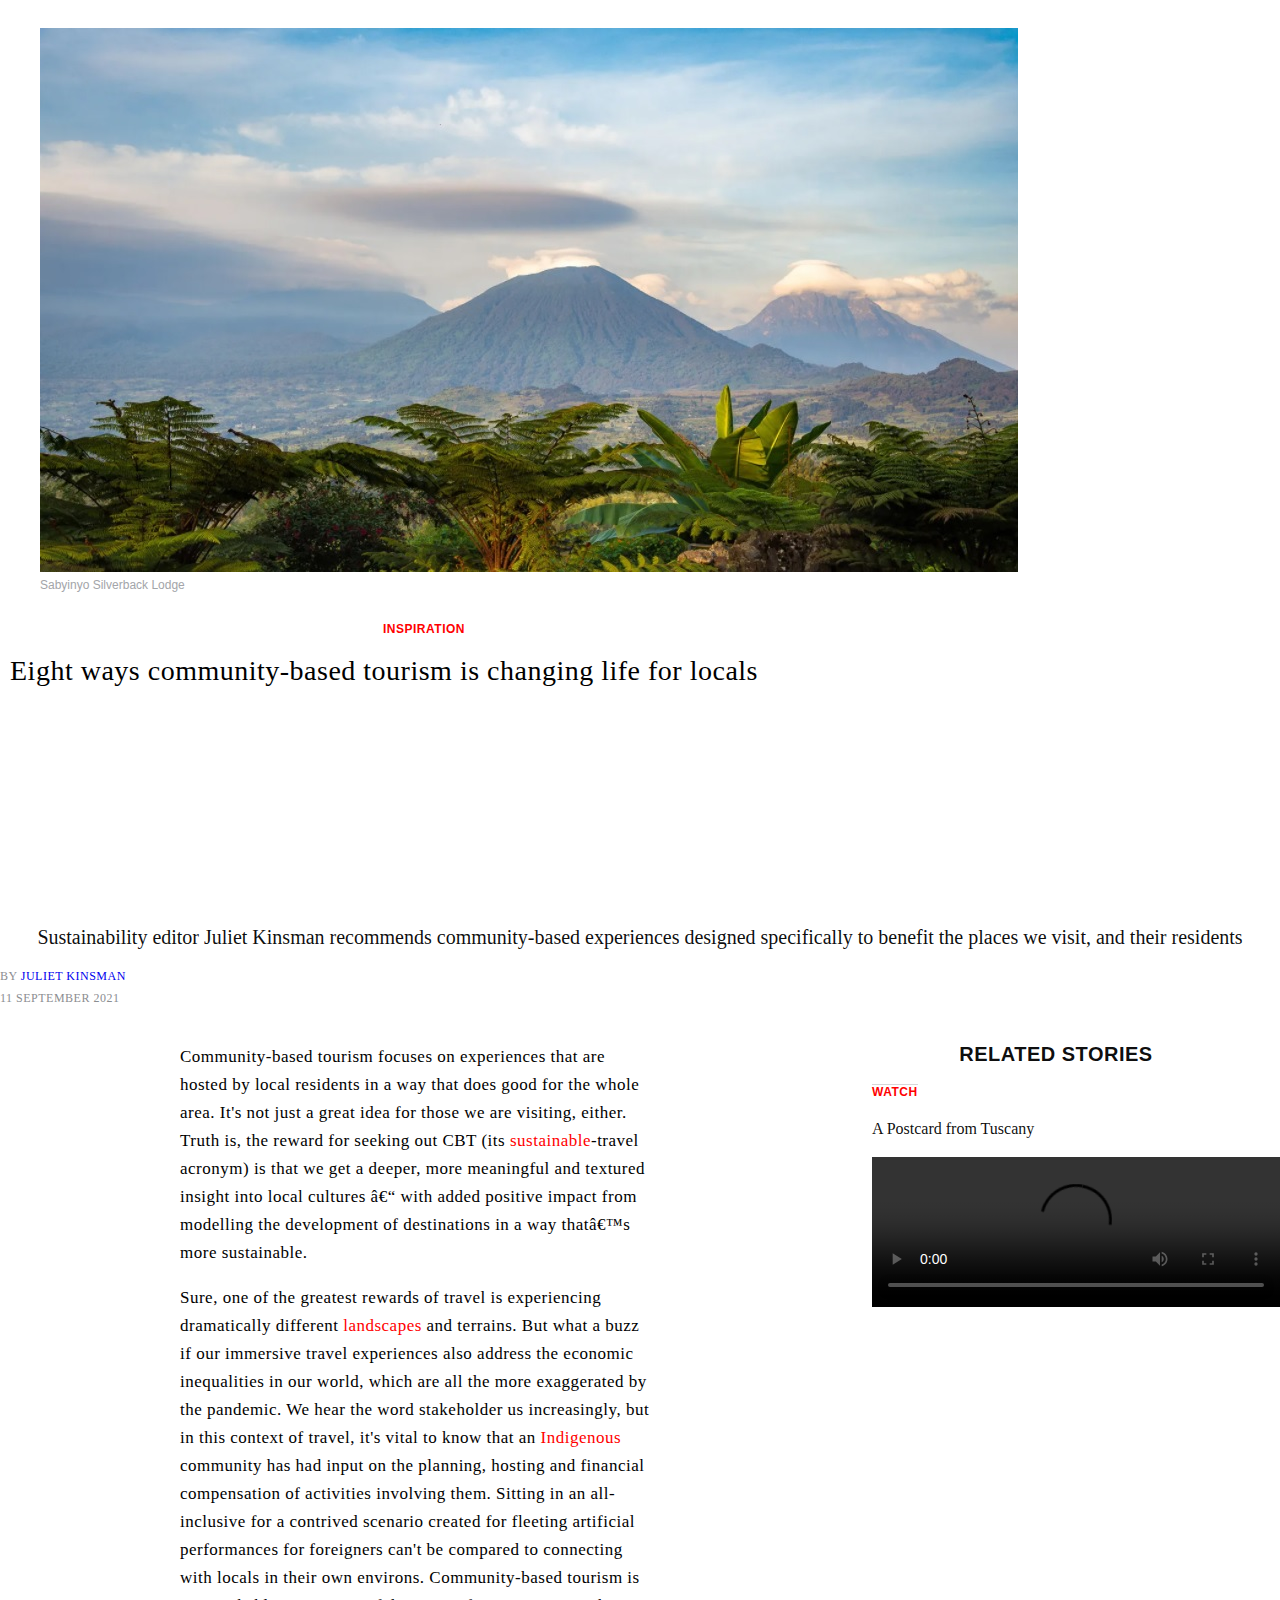
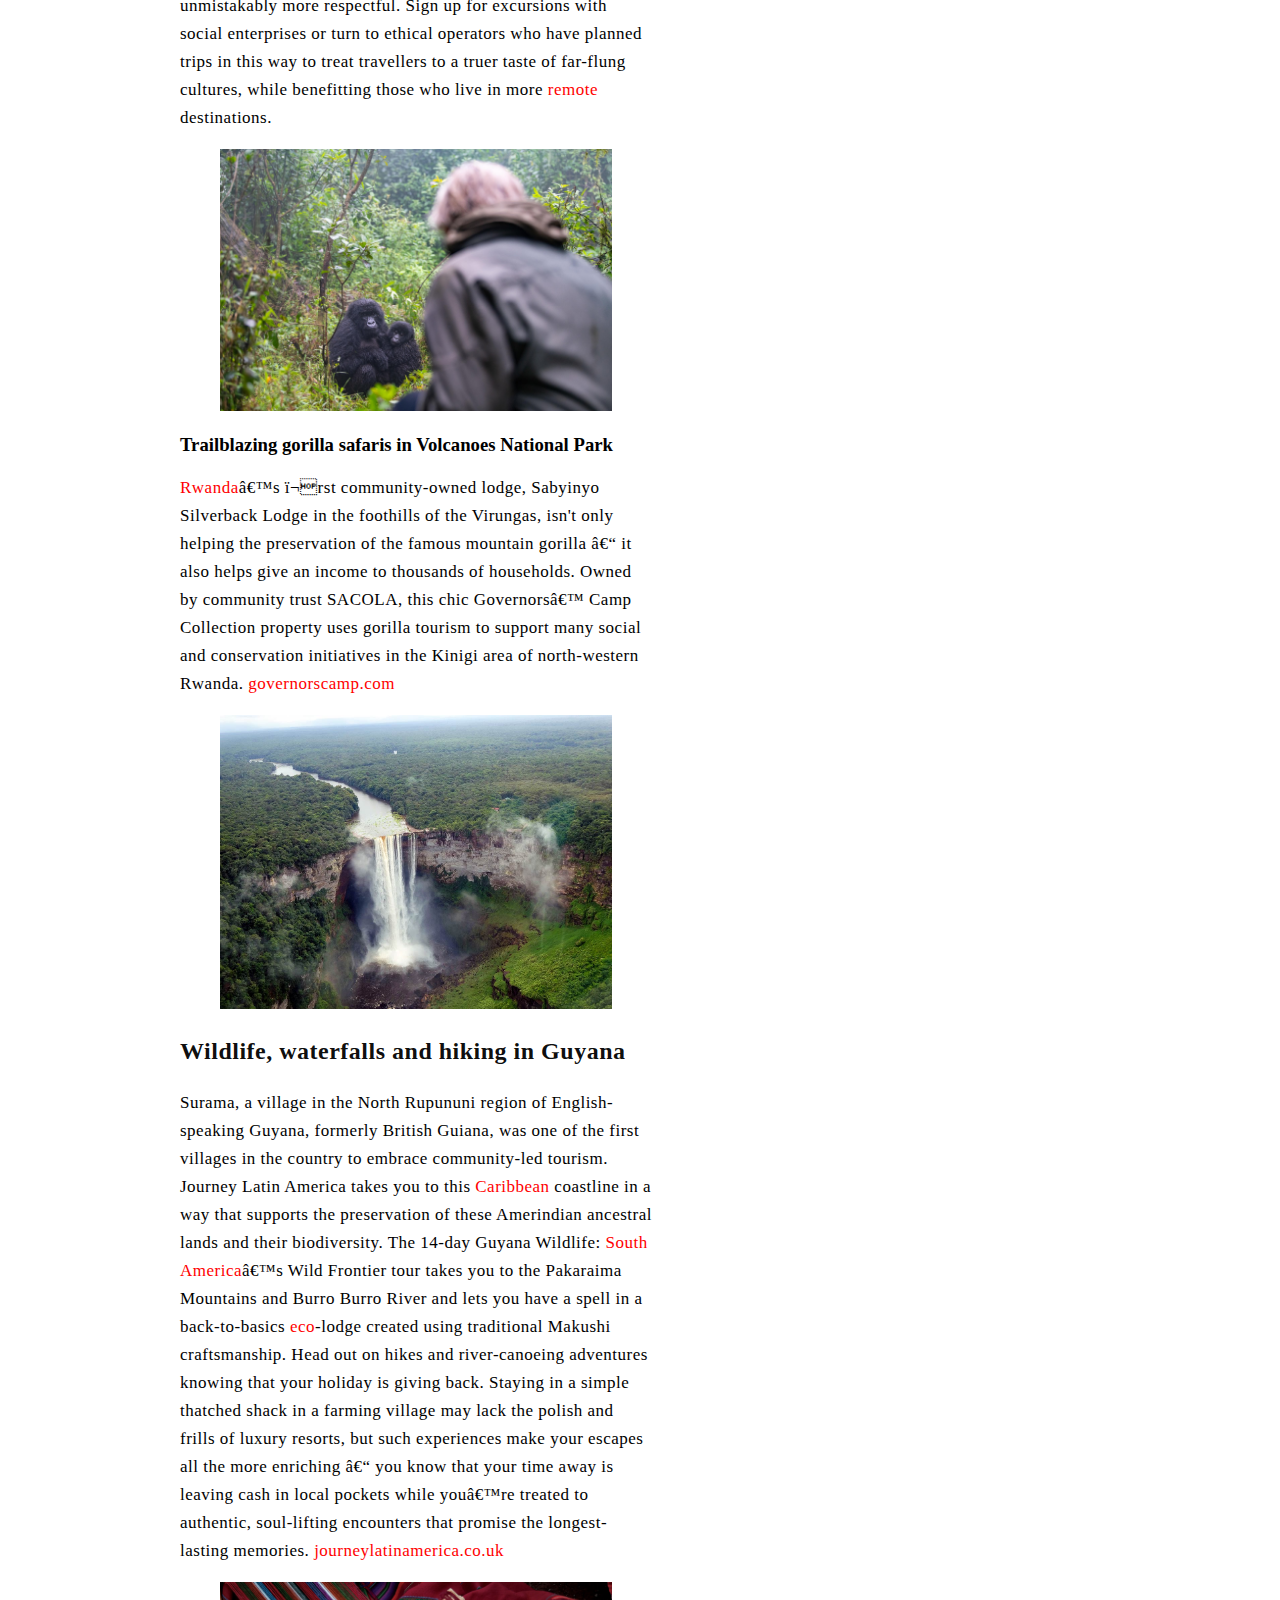
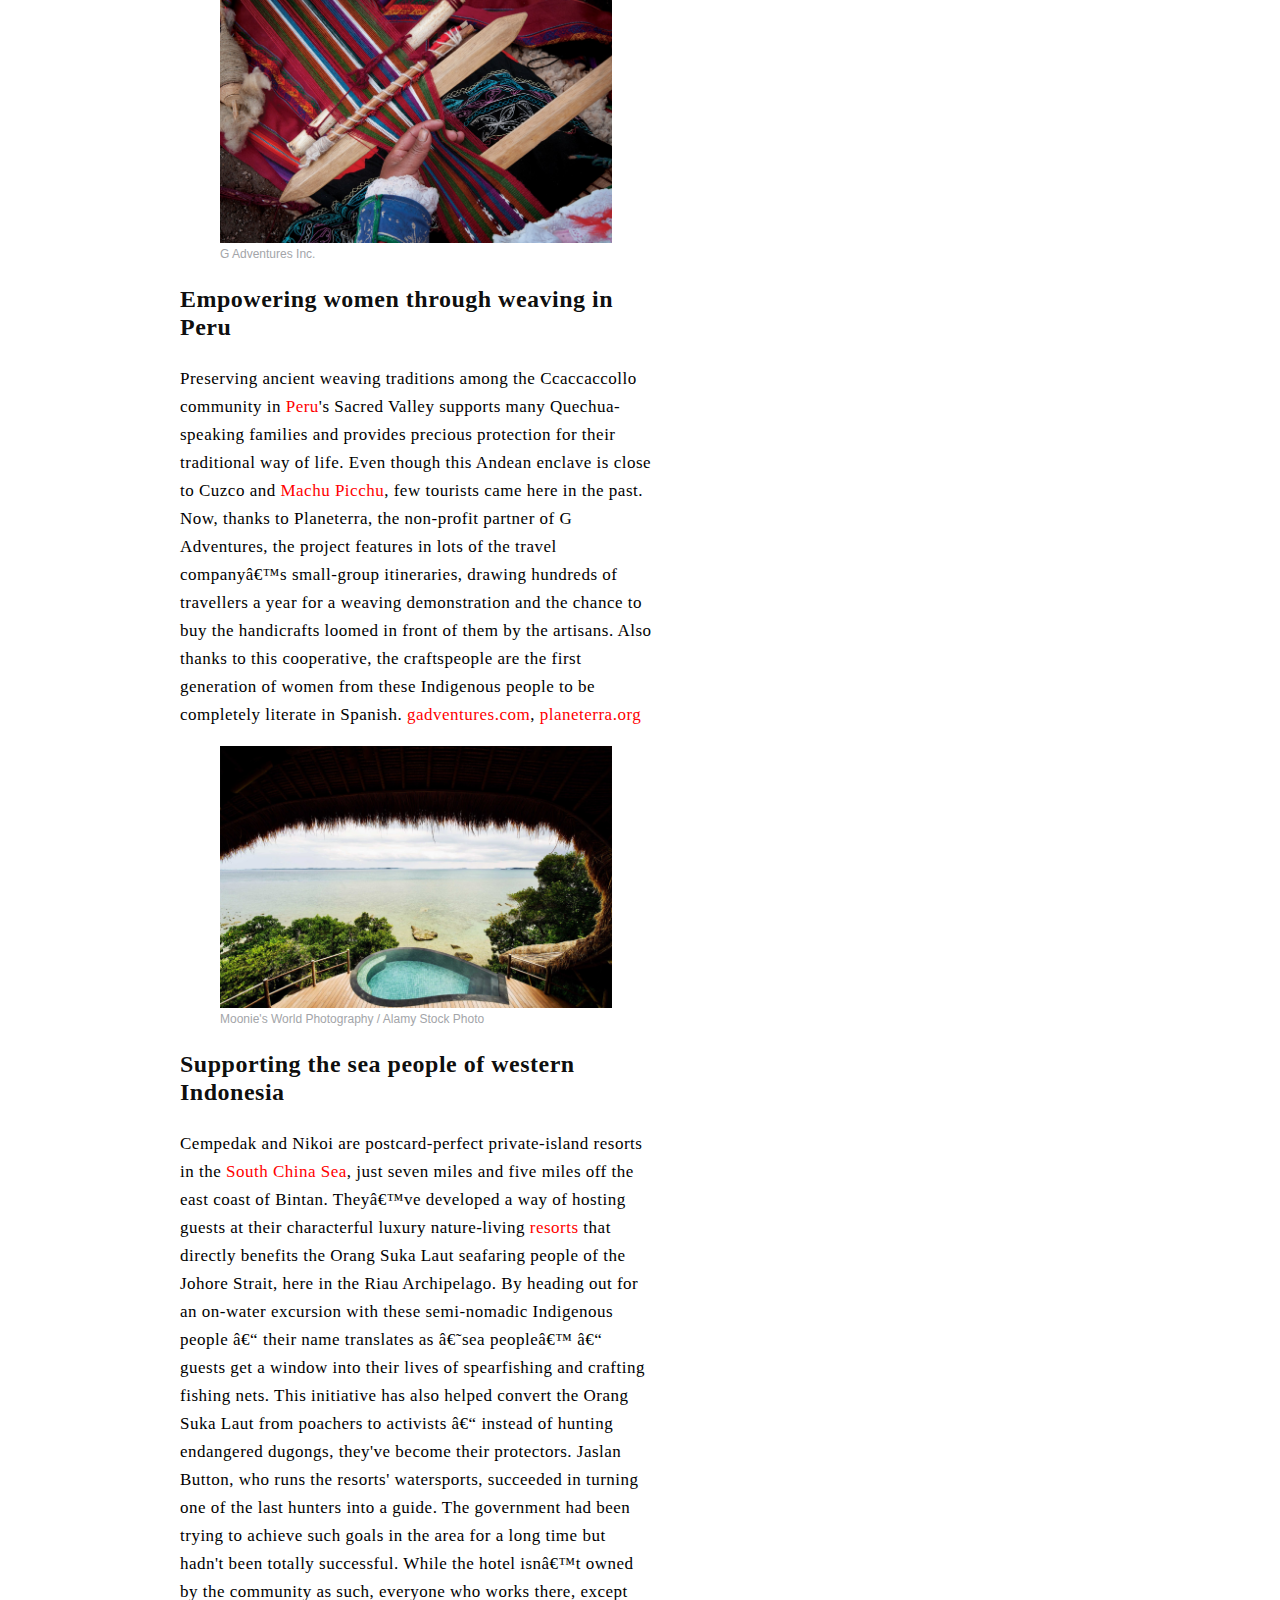
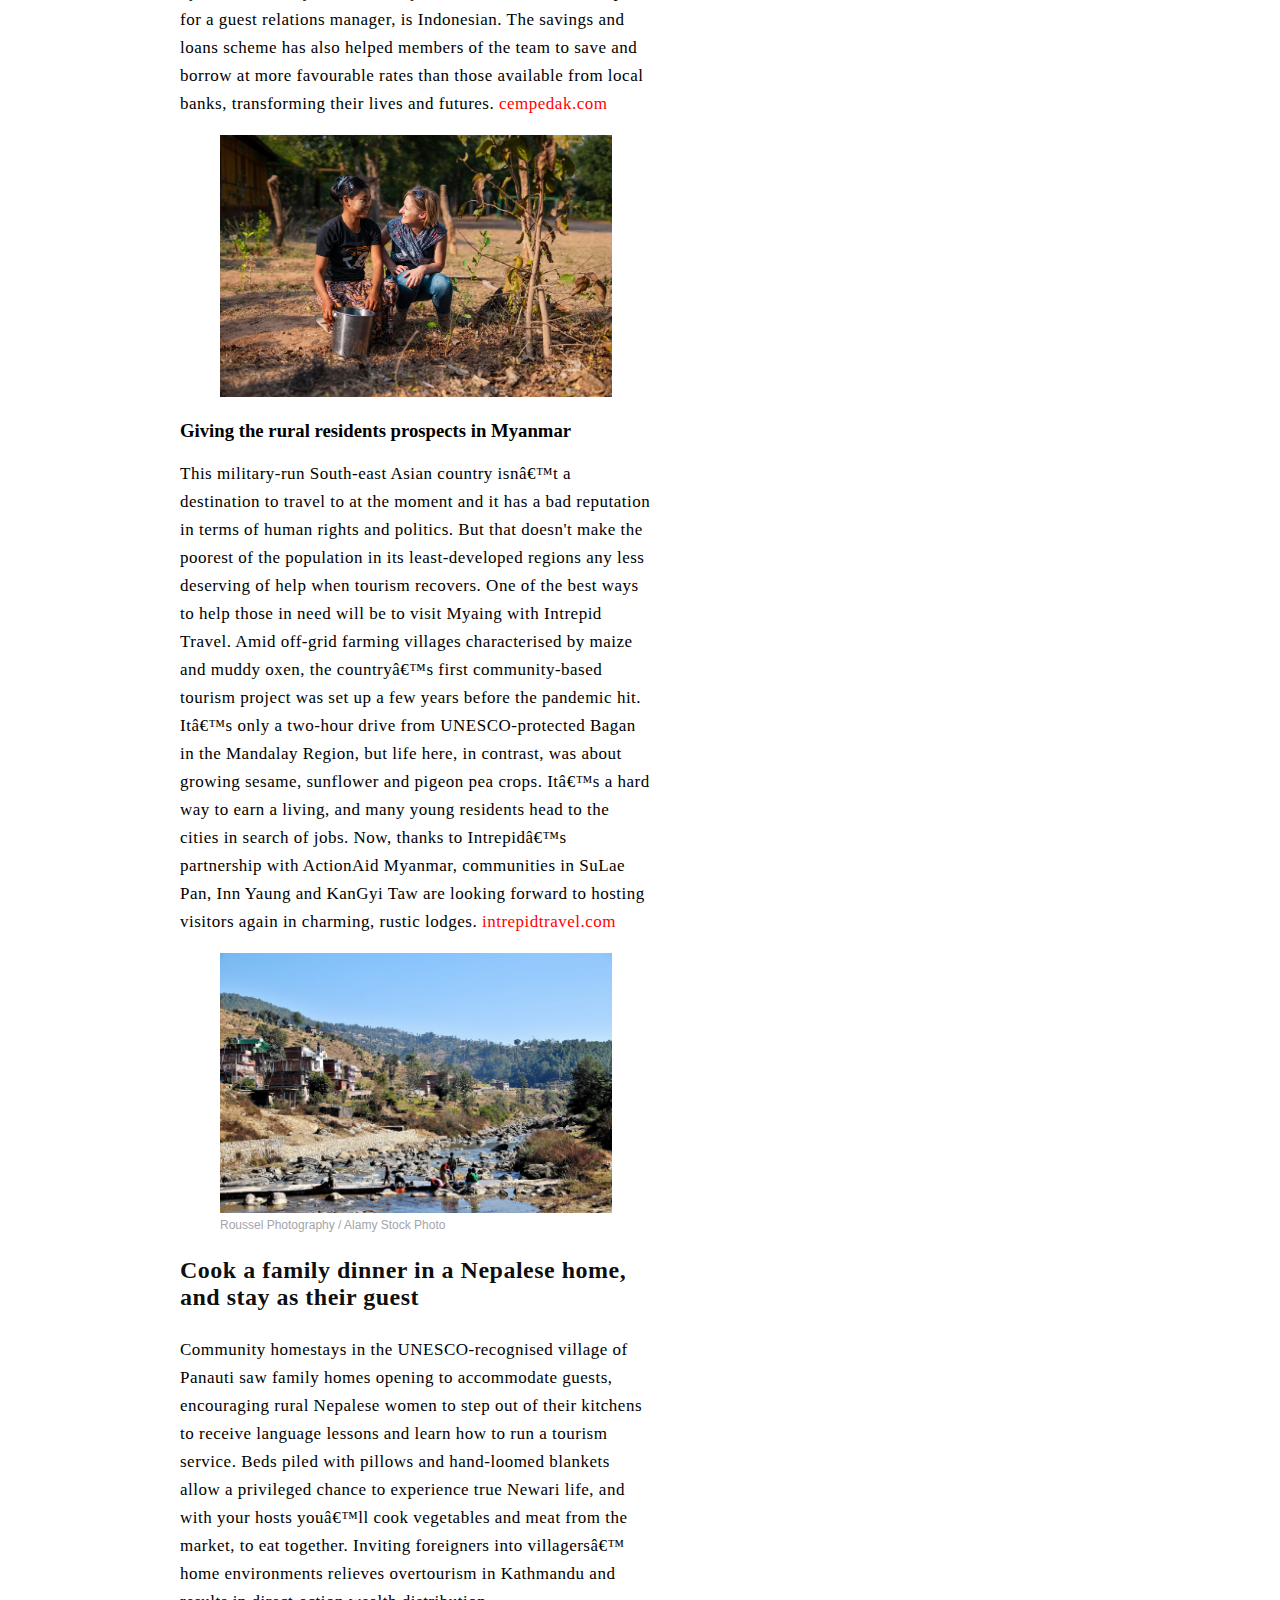
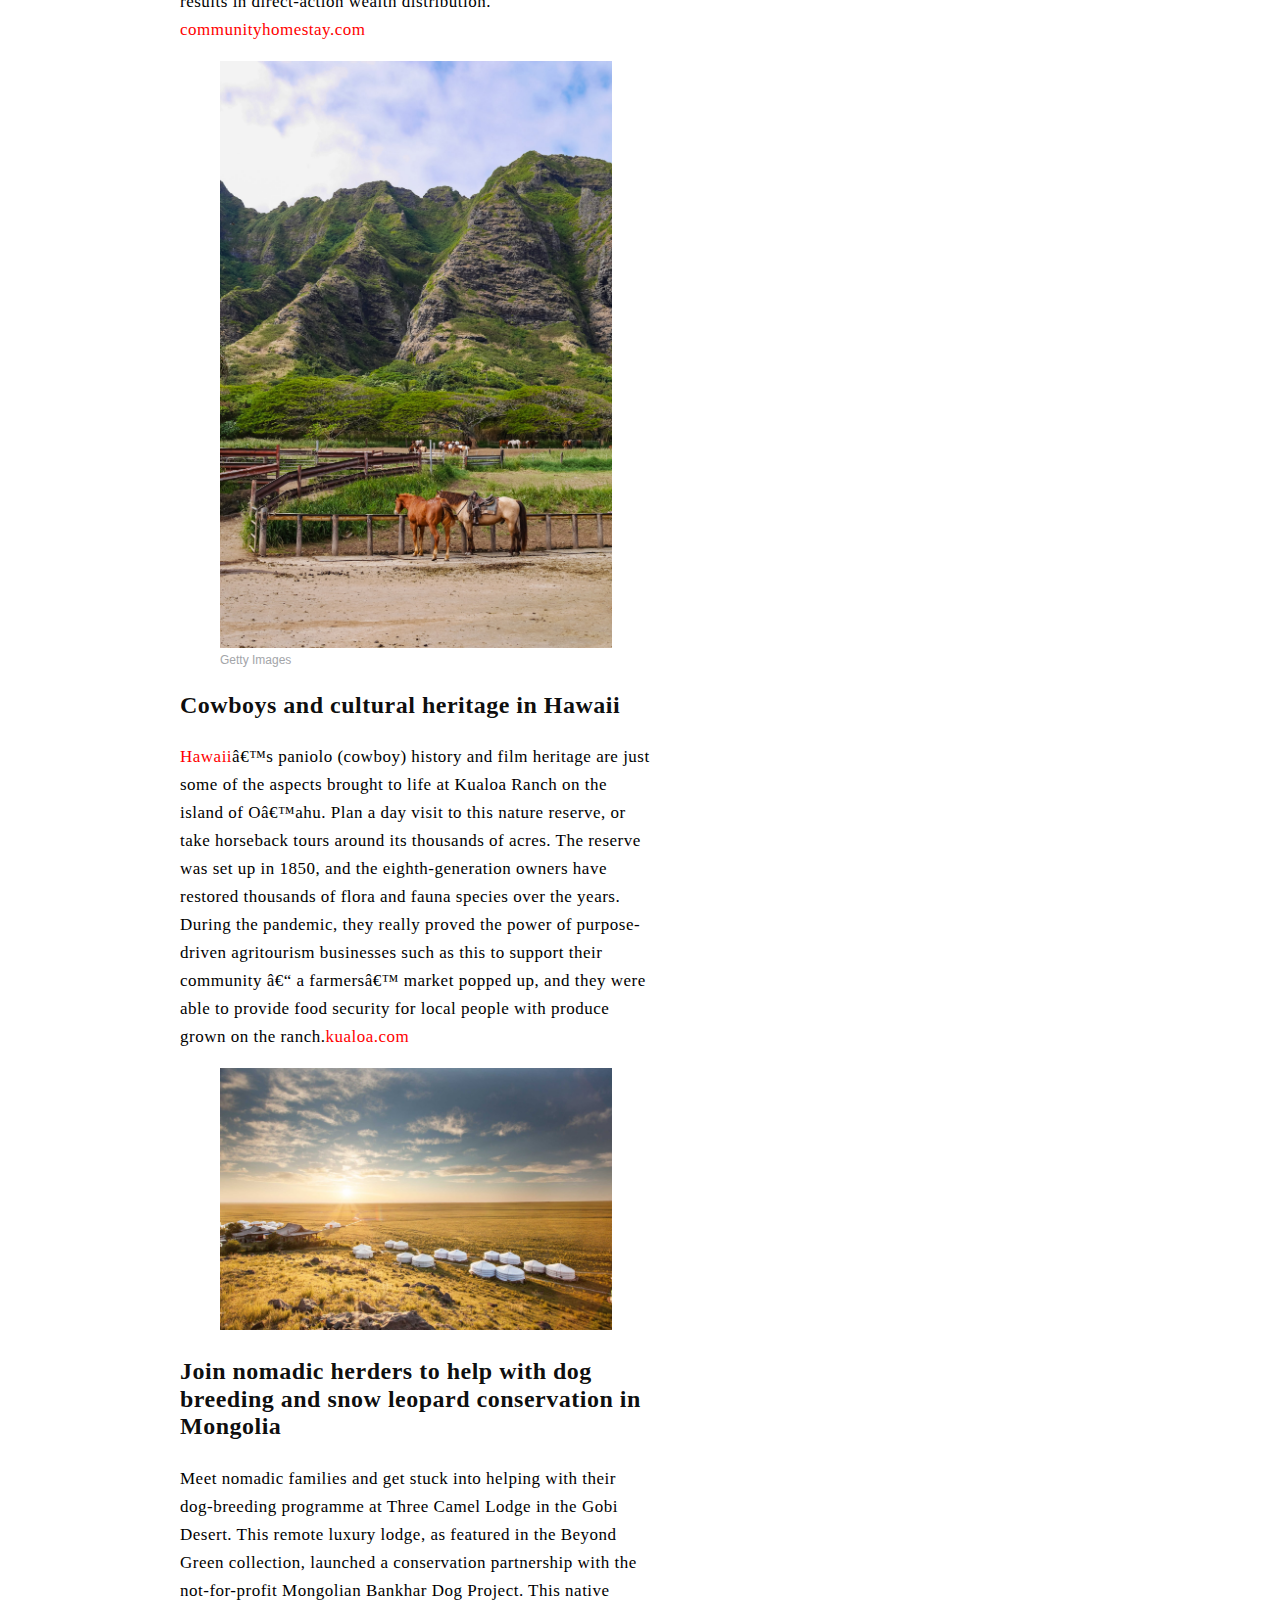
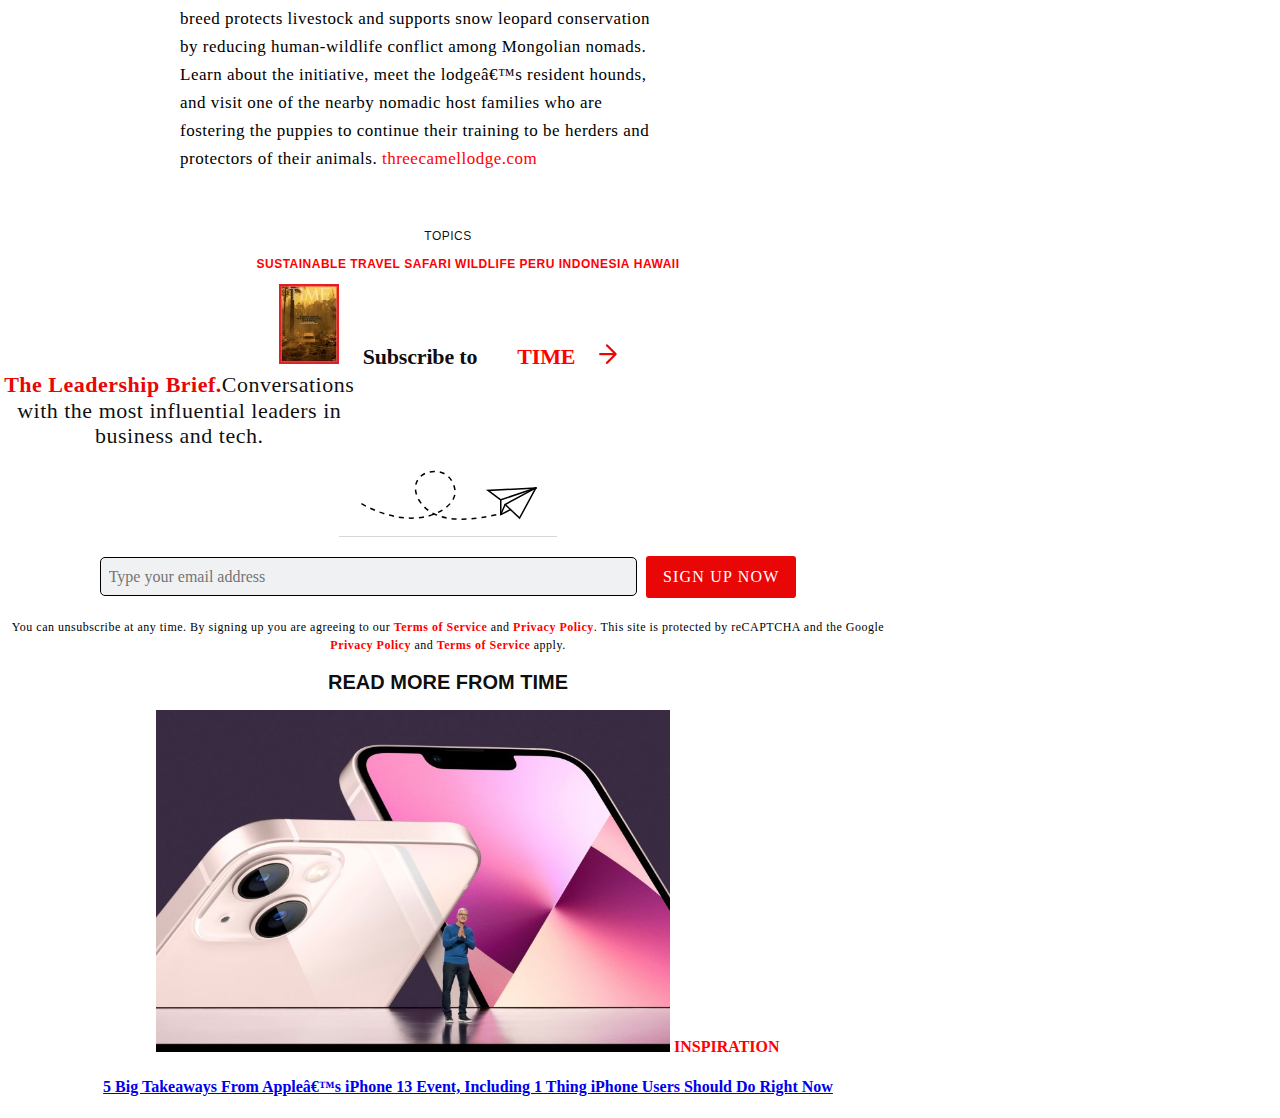
==== commit 639c261f: "Video added to index.html" ====
--- a/index.html
+++ b/index.html
@@ -254,7 +254,8 @@
                         <h3 class="RS-Header">
                             A Postcard from Tuscany
                         </h3>
-                        <video src="blob:https://www.cntraveller.com/09b8f82a-5867-4d9e-9b21-67c08cf084e7"></video>
+                        <video width="100%" height="auto" controls> <source src="blob:https://www.cntraveller.com/09b8f82a-5867-4d9e-9b21-67c08cf084e7" type="video/mp4">You browser does not support Video Tag  
+                        </video> 
                     </a>
                 </li>
             </ul>
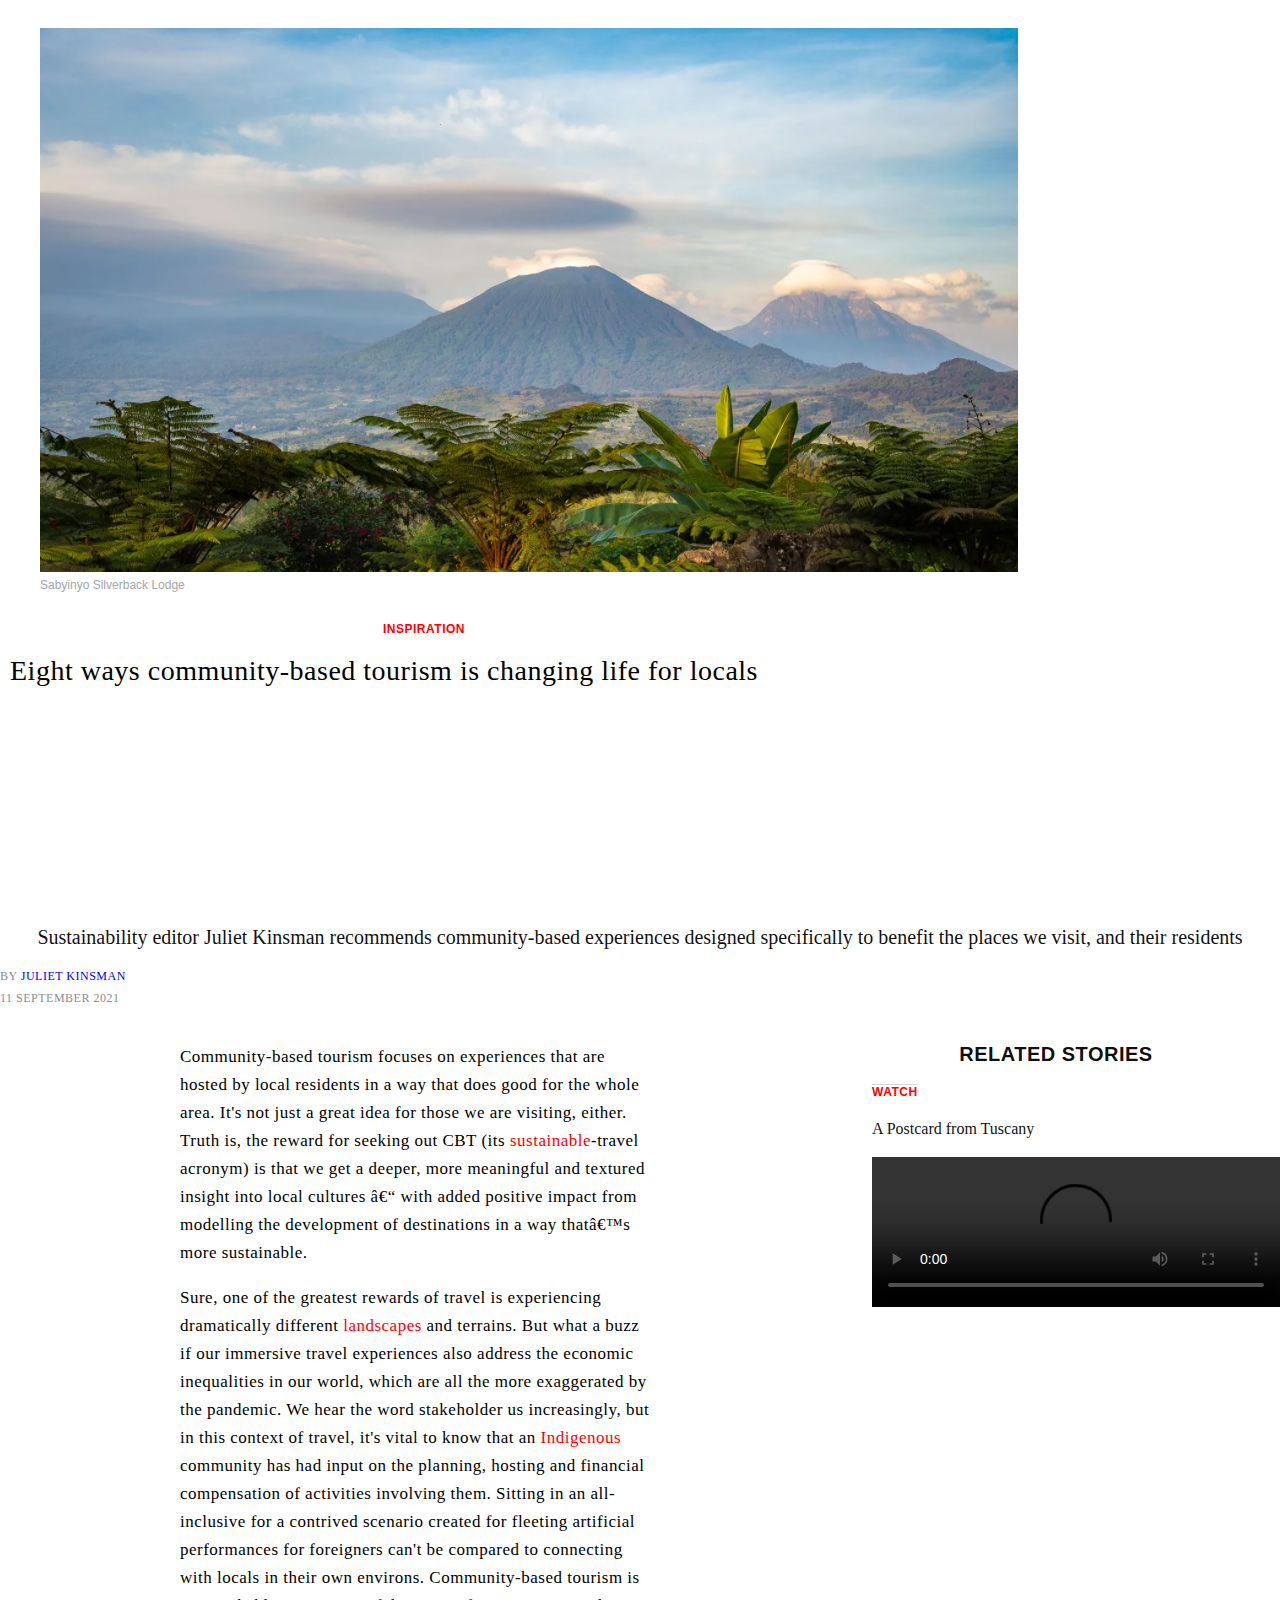
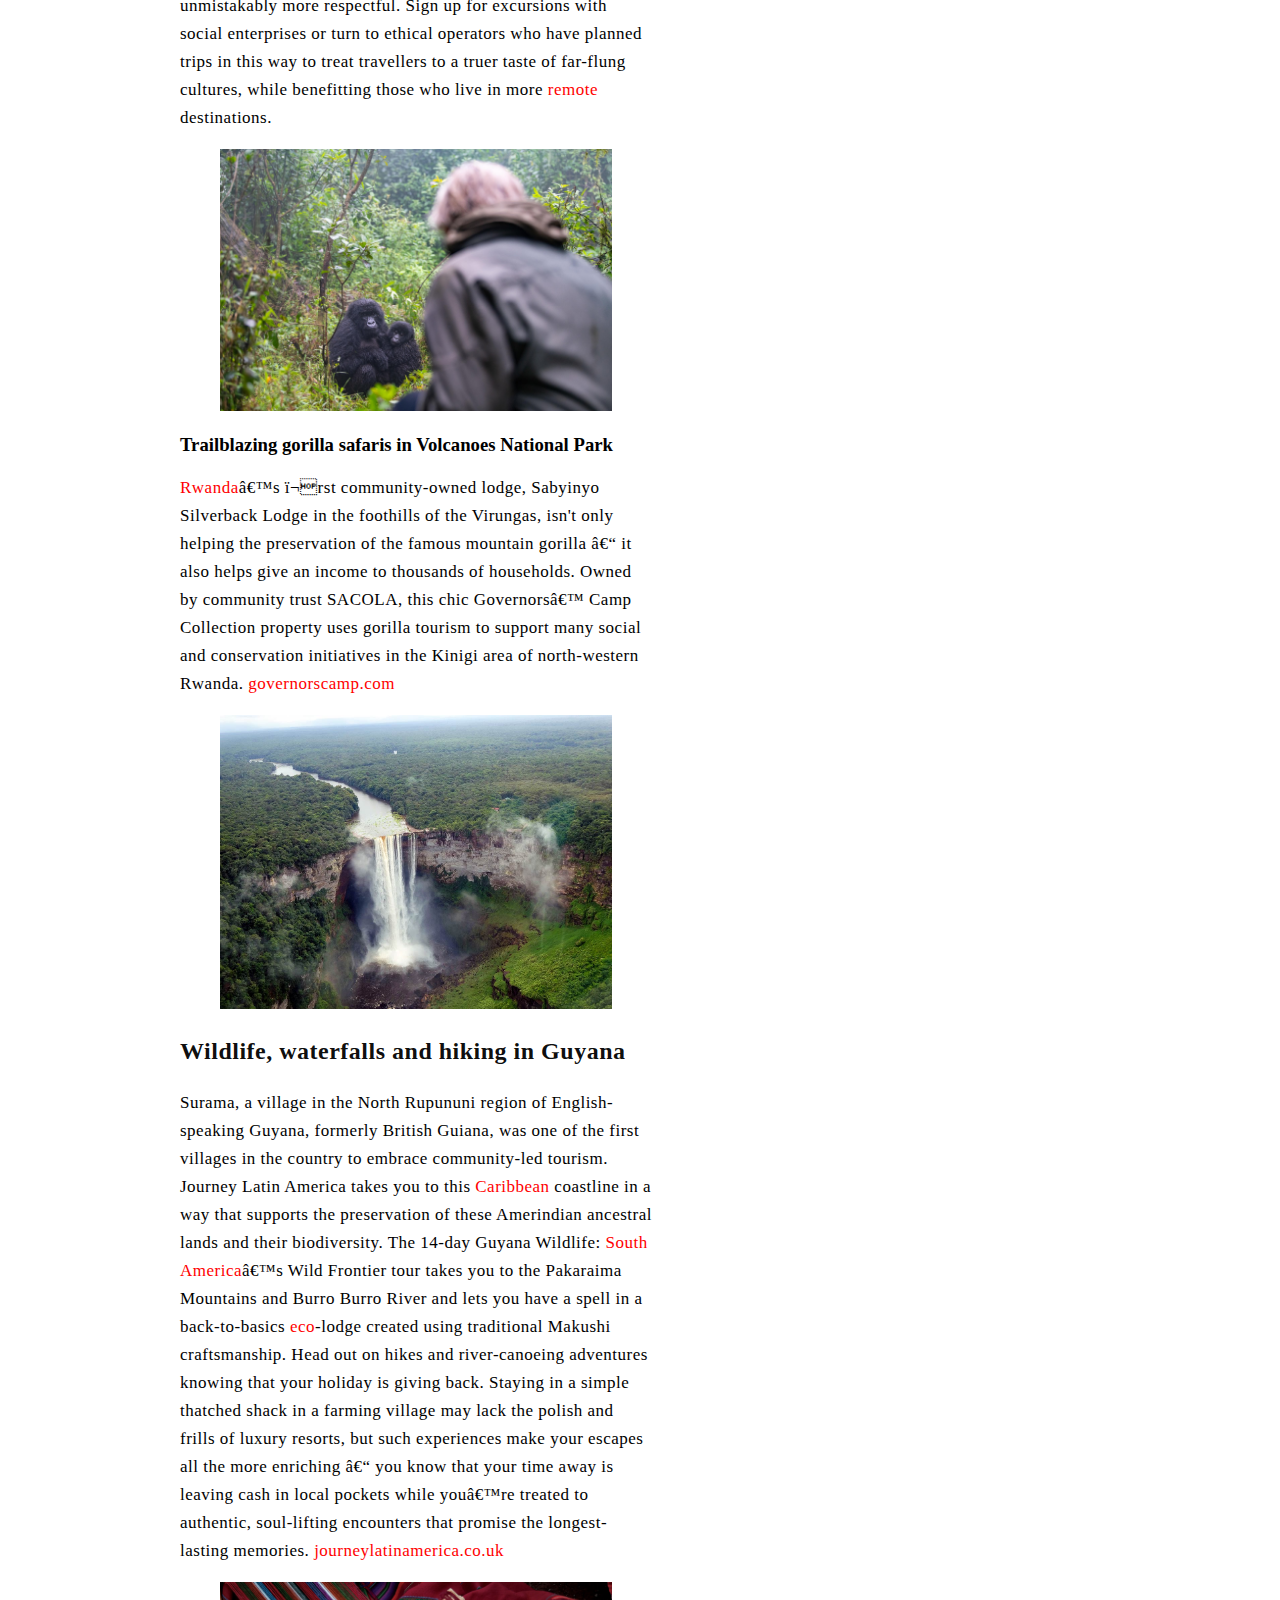
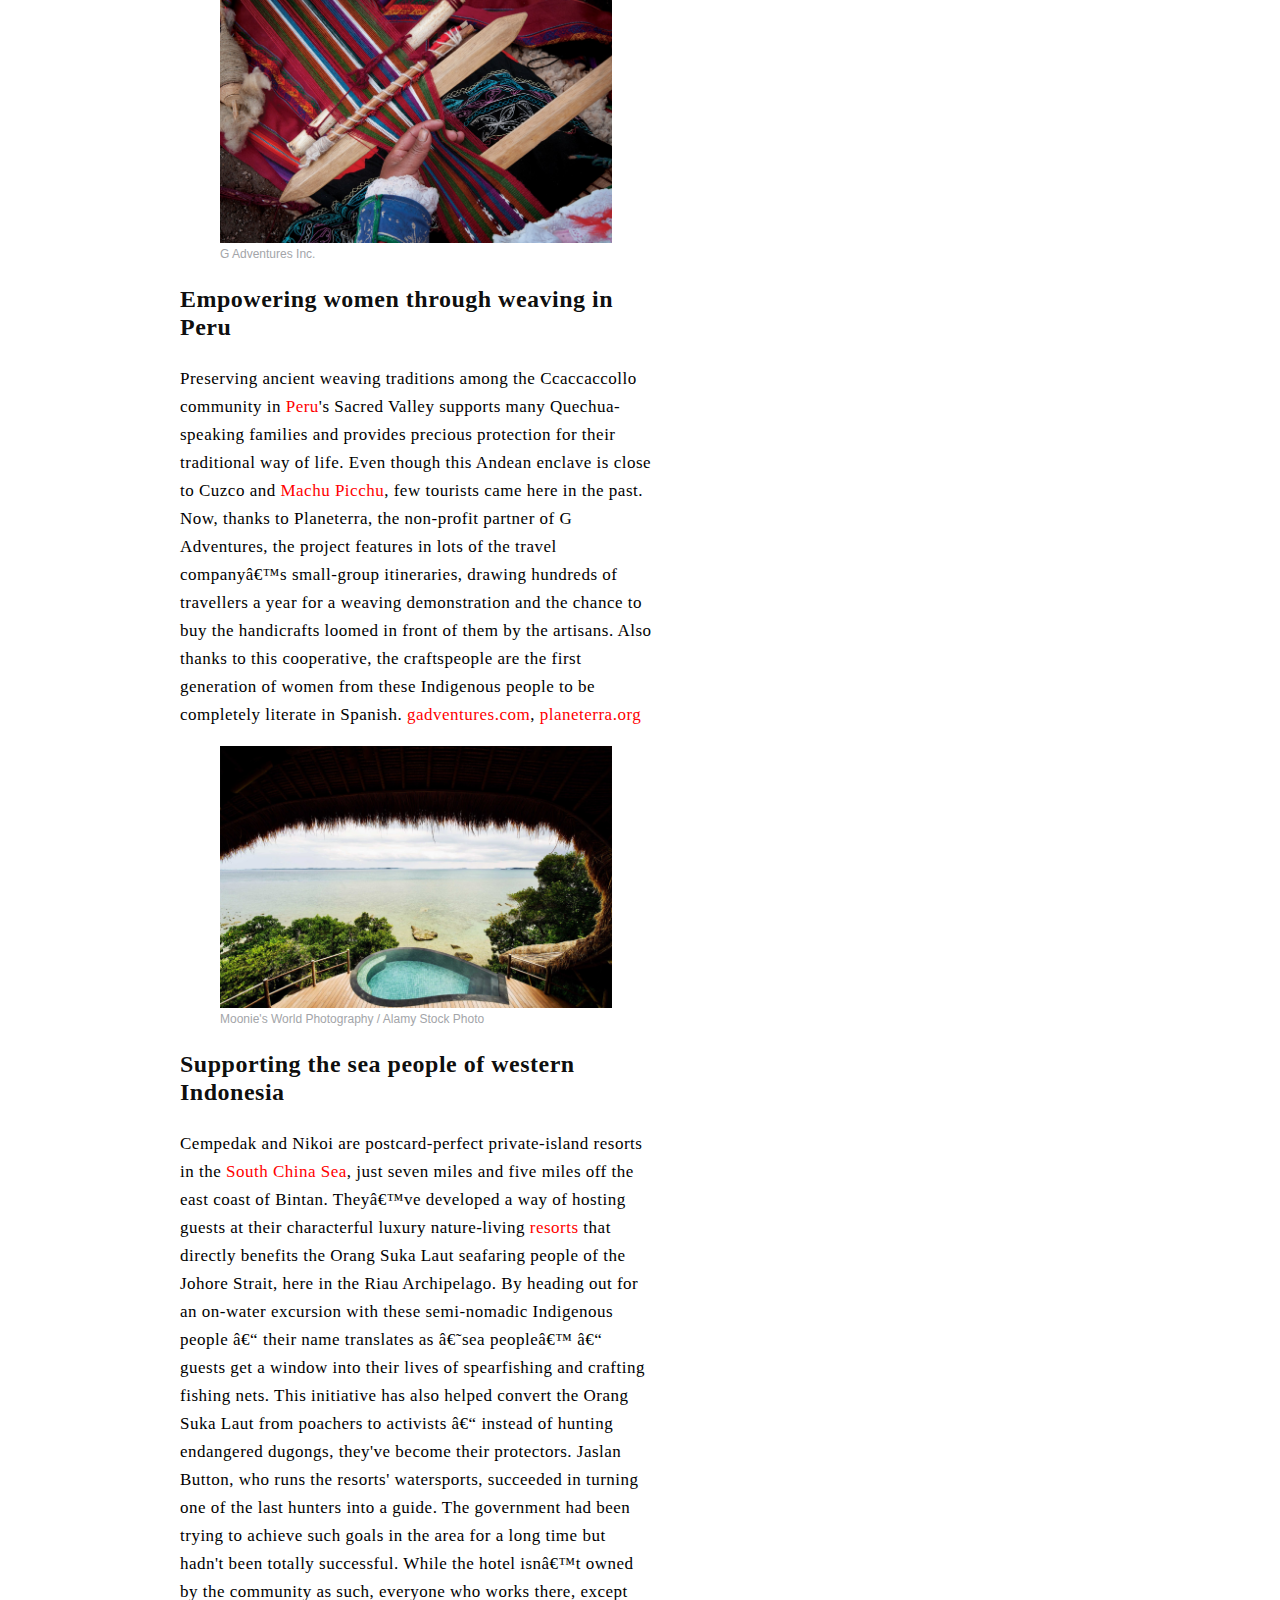
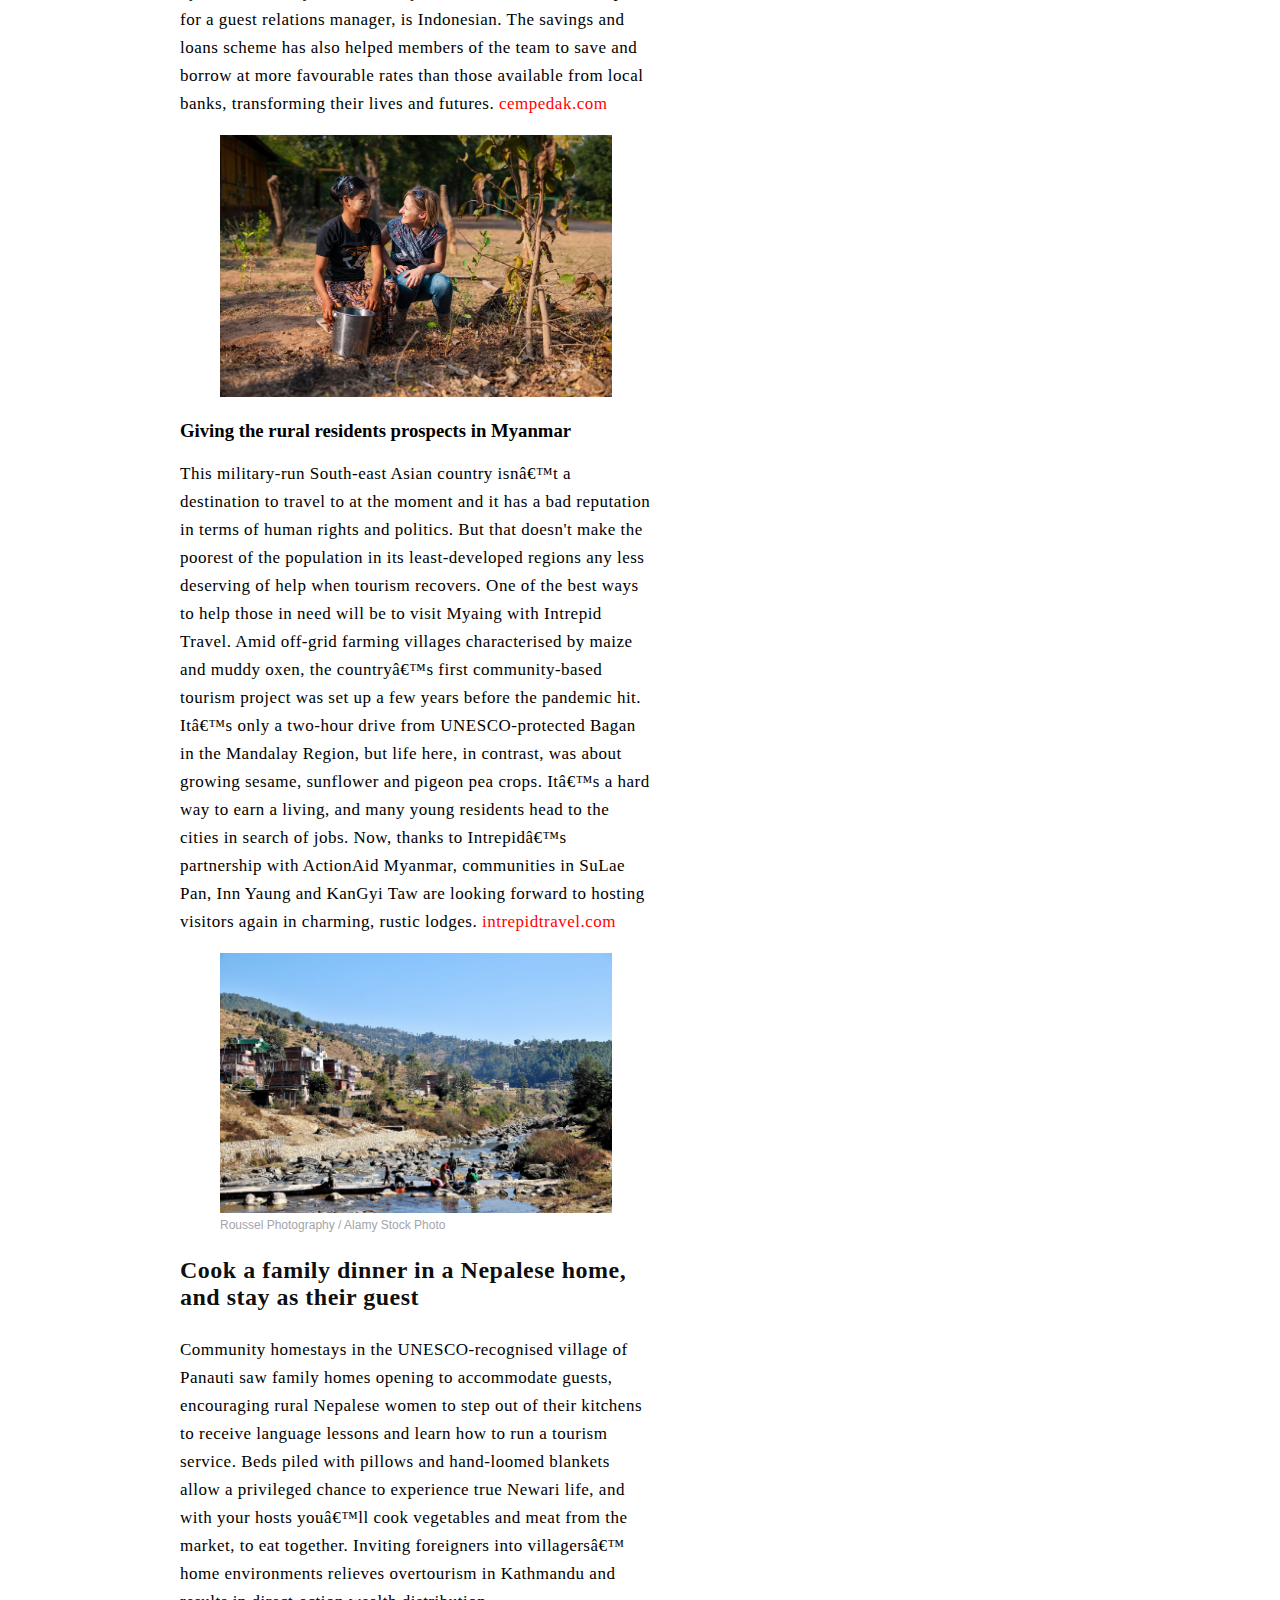
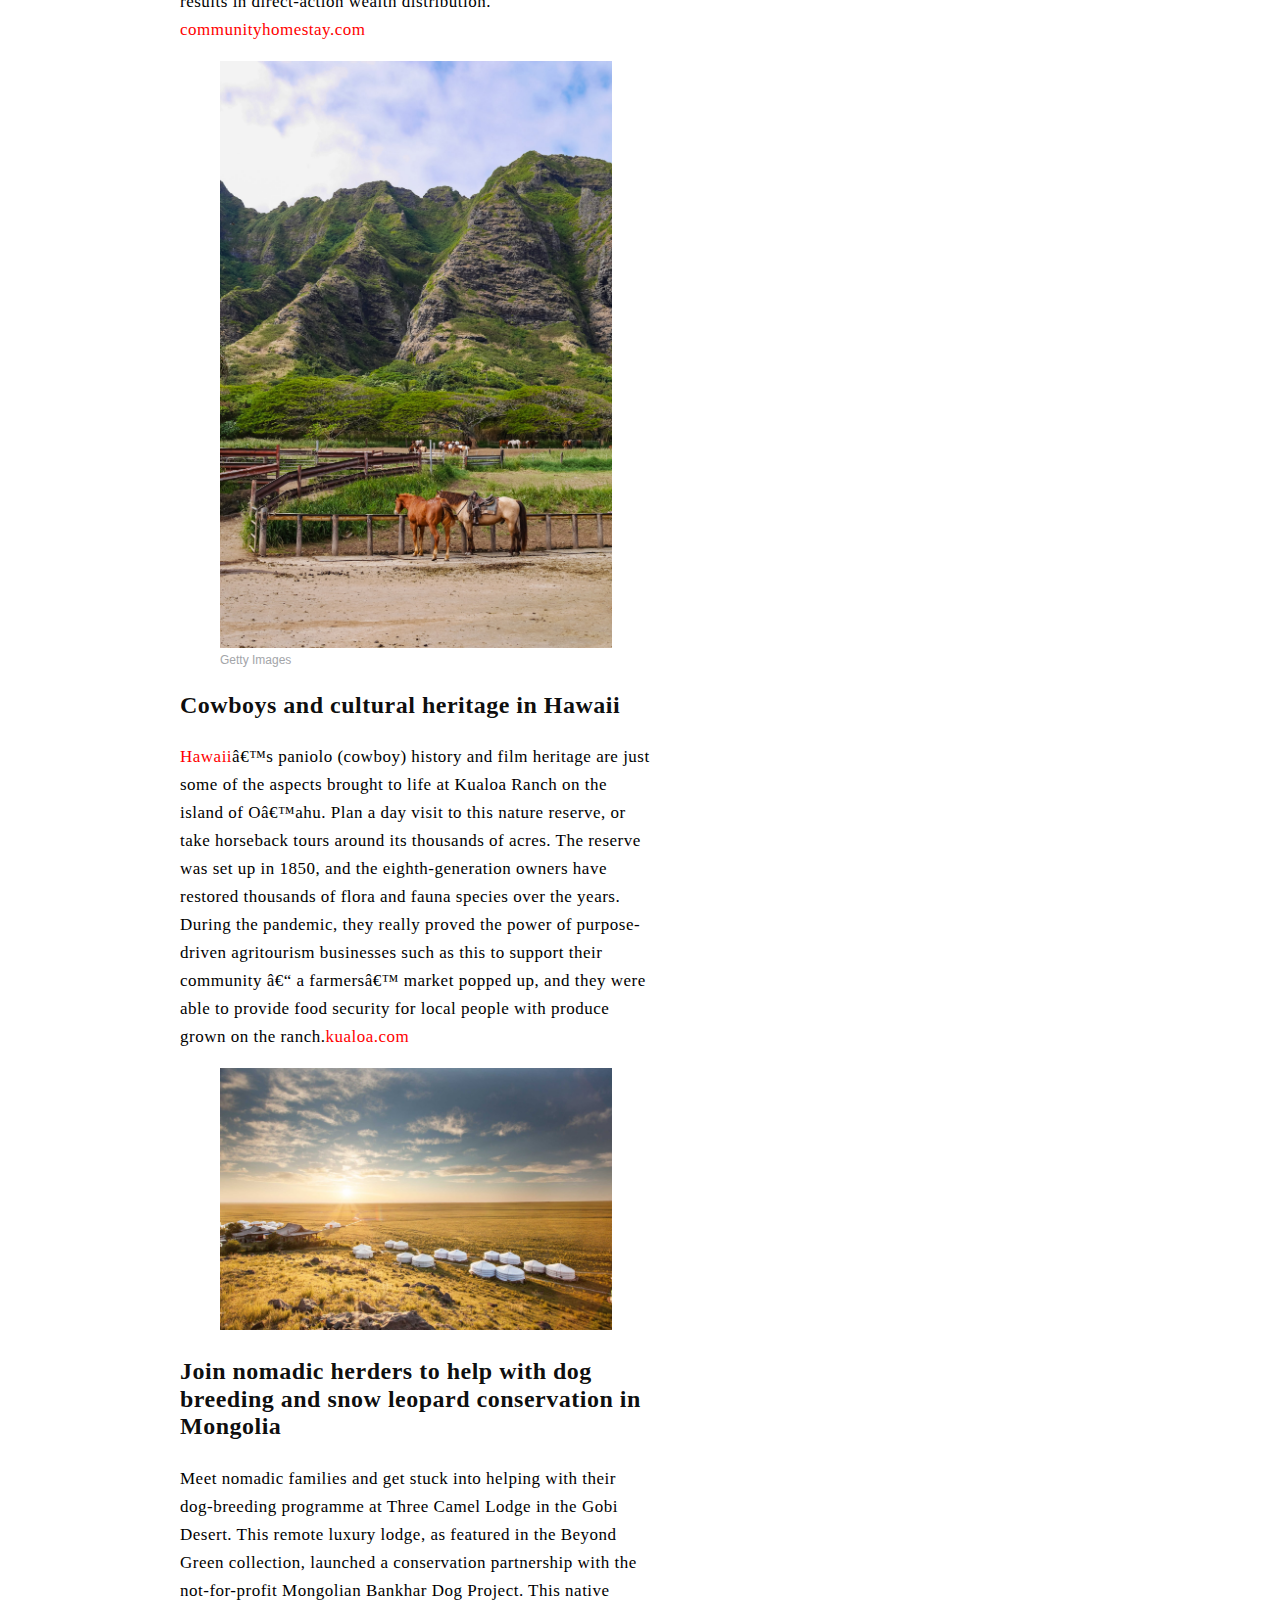
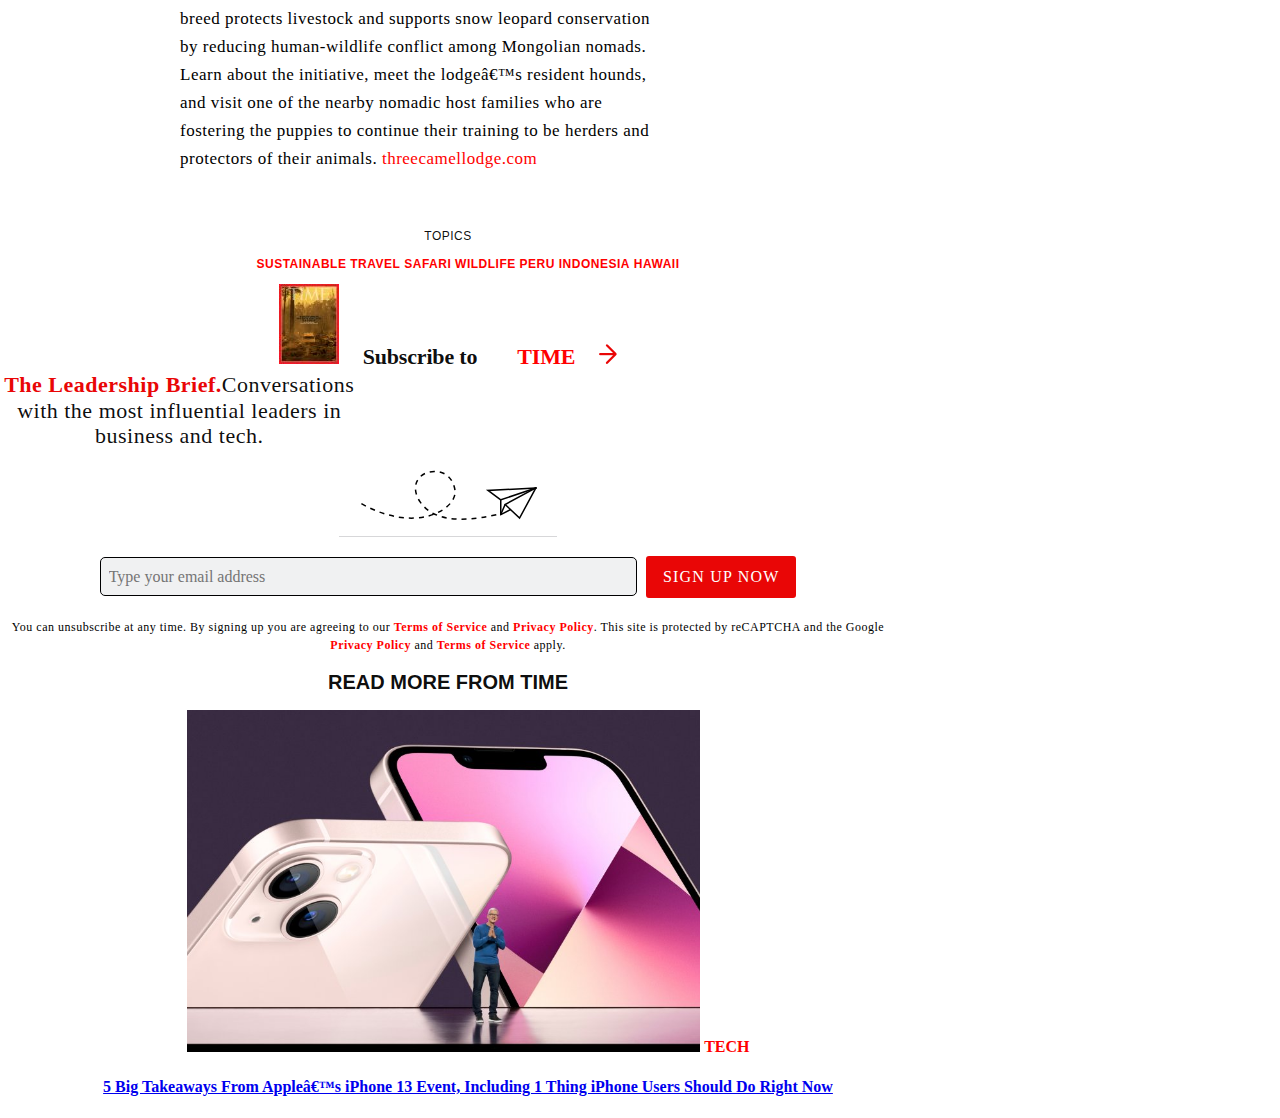
==== commit 39e71fd9: "Correction: Tech tag" ====
--- a/index.html
+++ b/index.html
@@ -297,7 +297,7 @@
             <ul>
                 <li>
                     <a href="apple-event.html"><img class="otherpic" src="apple-event-images/image1.jpg" alt="Tim Cook"></a>
-                    <span class="otherart-l"><a href="https://www.cntraveller.com/topic/inspiration">Inspiration</a> 
+                    <span class="otherart-l"><a href="https://time.com/section/tech/">Tech</a> 
                         </span>
                     <a href="apple-event.html">
                         <h4 class="otherart-h">
